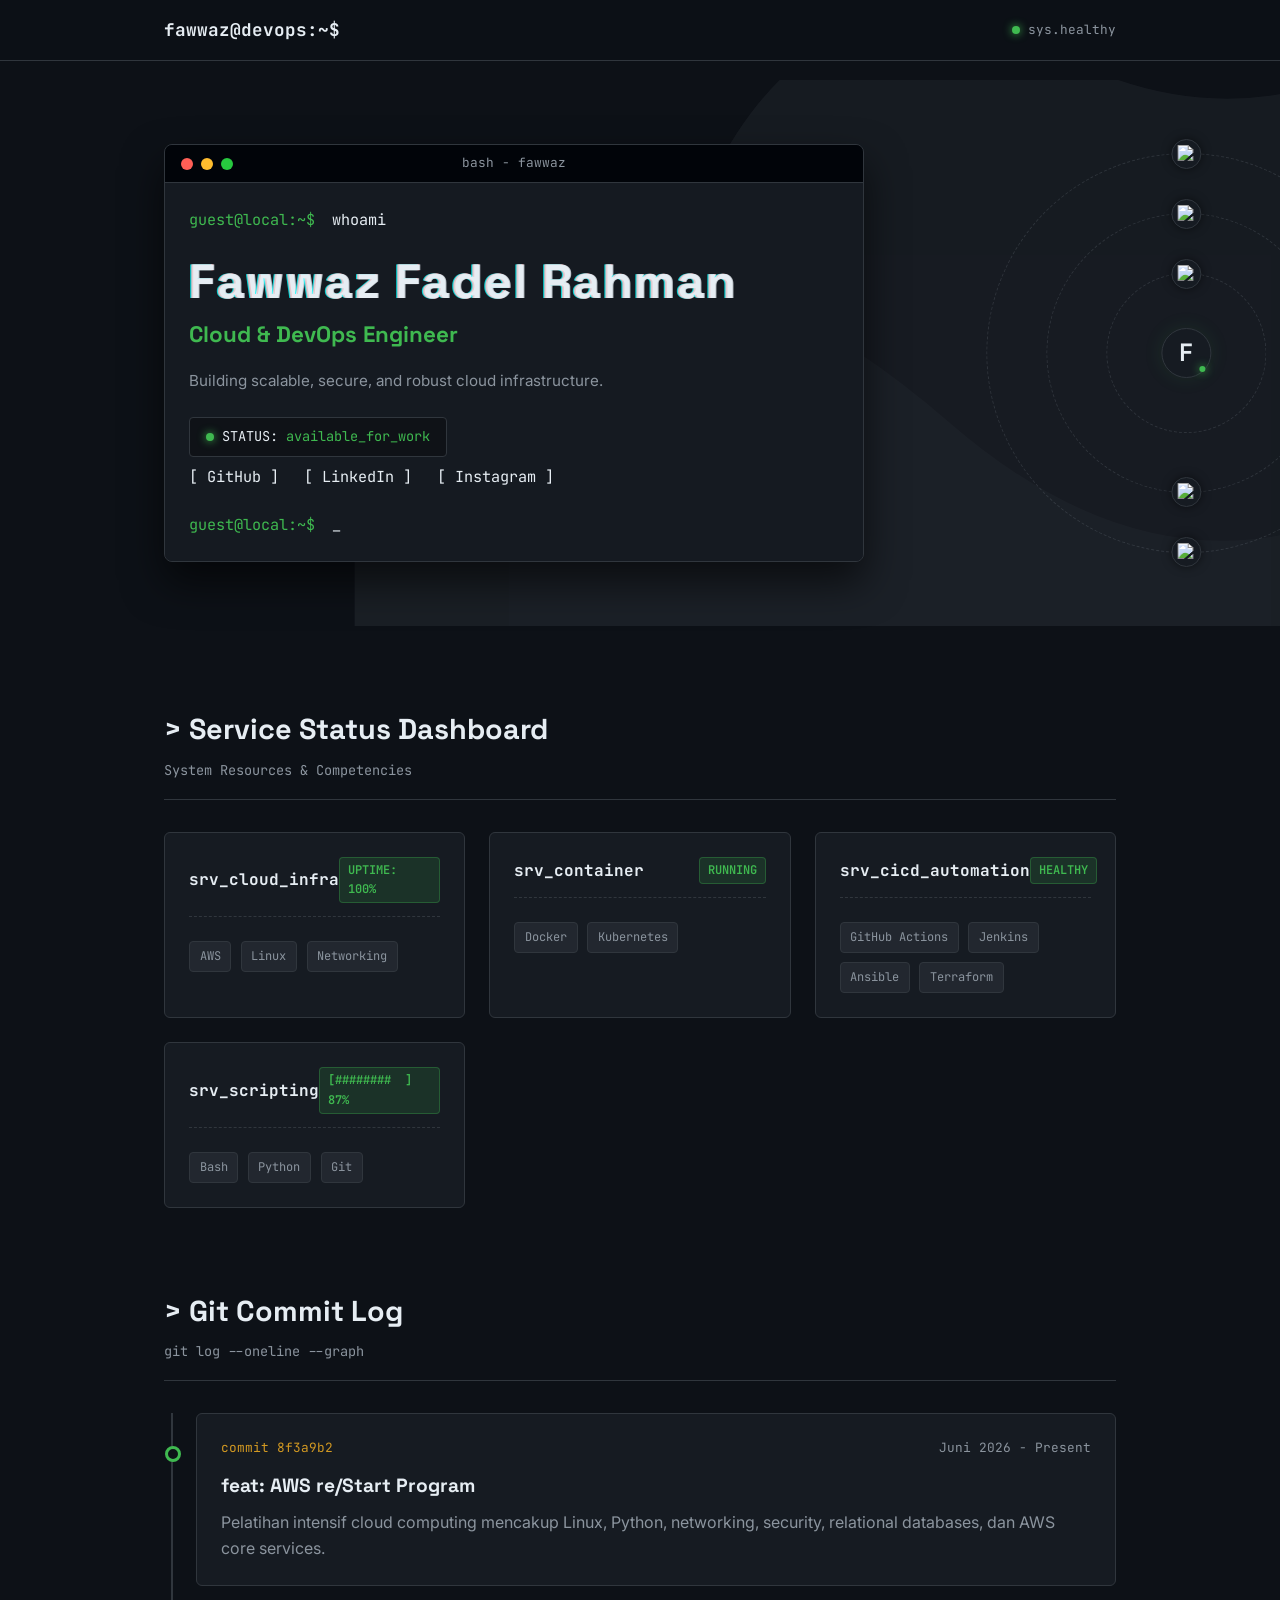
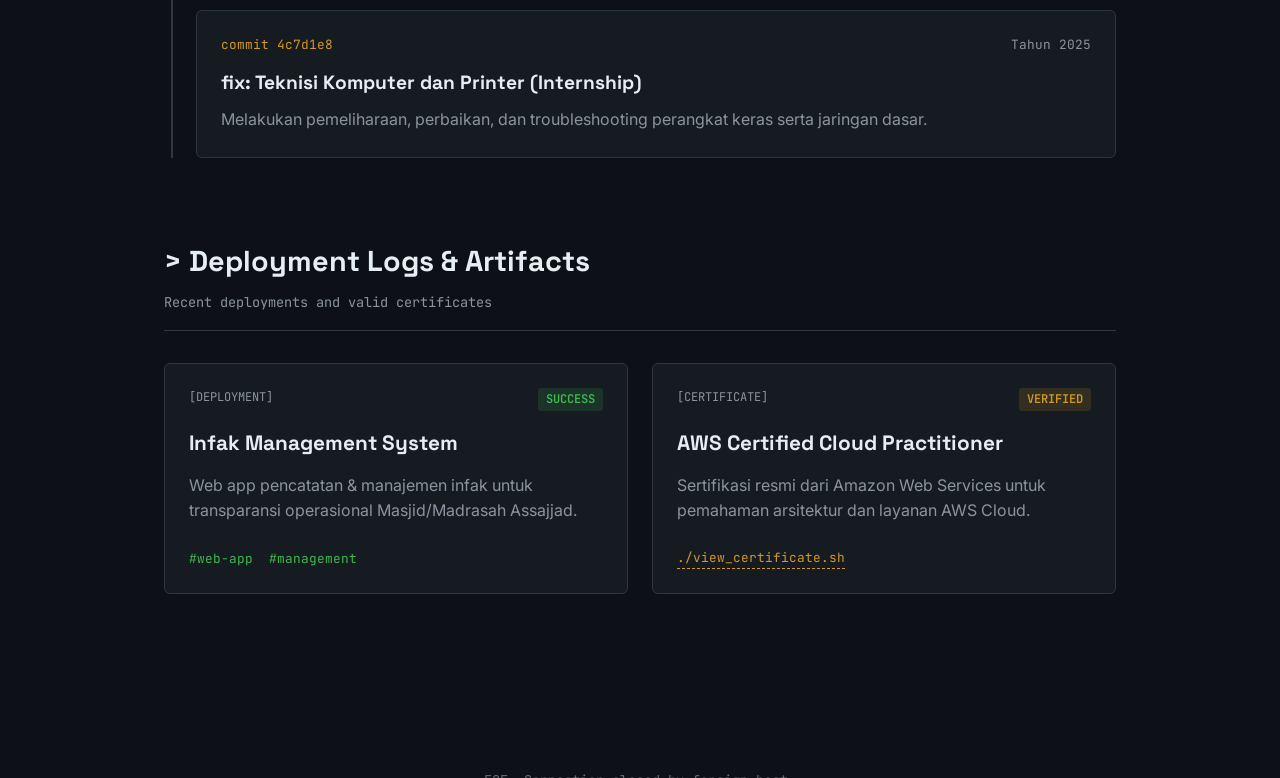
==== fawwaz/index.html @ ba90b08d "update terminal" ====
<!DOCTYPE html>
<html lang="id">
<head>
    <meta charset="UTF-8">
    <meta name="viewport" content="width=device-width, initial-scale=1.0">
    <title>fawwaz@devops:~$</title>
    <meta name="description" content="Portfolio of Fawwaz Fadel Rahman, Cloud & DevOps Engineer.">
    
    <!-- Google Fonts -->
    <link rel="preconnect" href="https://fonts.googleapis.com">
    <link rel="preconnect" href="https://fonts.gstatic.com" crossorigin>
    <link href="https://fonts.googleapis.com/css2?family=Inter:wght@400;500;600&family=JetBrains+Mono:wght@400;500;700&family=Space+Grotesk:wght@500;600;700&display=swap" rel="stylesheet">
    
    <!-- CSS -->
    <link rel="stylesheet" href="styles.css">
</head>
<body>

    <nav class="navbar">
        <div class="nav-container">
            <a href="#" class="logo mono-text">fawwaz@devops:~$</a>
            <div class="sys-health">
                <span class="status-dot"></span> sys.healthy
            </div>
        </div>
    </nav>

    <main class="container">
        
        <!-- HERO / TERMINAL -->
        <section id="hero" class="section hero-section">
            
            <!-- Hero Visuals: Cloud Drift & Orbit -->
            <div class="hero-visuals">
                
                <!-- Cloud Background -->
                <div class="cloud-layer cloud-layer-1">
                    <svg viewBox="0 0 800 400" xmlns="http://www.w3.org/2000/svg">
                        <path fill="currentColor" d="M150,200 Q200,100 300,150 T500,100 T700,200 T850,150 L850,400 L-50,400 Z"></path>
                    </svg>
                </div>
                <div class="cloud-layer cloud-layer-2">
                    <svg viewBox="0 0 800 400" xmlns="http://www.w3.org/2000/svg">
                        <path fill="currentColor" d="M-50,250 Q100,150 250,280 T550,200 T750,250 L850,400 L-50,400 Z"></path>
                    </svg>
                </div>

                <!-- Orbit System -->
                <div class="orbit-system">
                    
                    <!-- Network Traffic Particles Container -->
                    <div id="particles-container"></div>
                    
                    <div class="orbit-center">
                        <span class="center-text mono-text">F</span>
                        <span class="center-glow blinking-dot"></span>
                    </div>
                    
                    <div class="orbit-ring ring-1">
                        <div class="orbit-icon-wrapper">
                            <img src="https://cdn.jsdelivr.net/gh/devicons/devicon@latest/icons/docker/docker-original.svg" class="orbit-icon" alt="Docker">
                        </div>
                    </div>
                    
                    <div class="orbit-ring ring-2">
                        <div class="orbit-icon-wrapper">
                            <img src="https://cdn.jsdelivr.net/gh/devicons/devicon@latest/icons/amazonwebservices/amazonwebservices-original-wordmark.svg" class="orbit-icon" alt="AWS">
                        </div>
                        <div class="orbit-icon-wrapper opposite">
                            <img src="https://cdn.jsdelivr.net/gh/devicons/devicon@latest/icons/kubernetes/kubernetes-plain.svg" class="orbit-icon" alt="Kubernetes">
                        </div>
                    </div>
                    
                    <div class="orbit-ring ring-3">
                        <div class="orbit-icon-wrapper">
                            <img src="https://cdn.jsdelivr.net/gh/devicons/devicon@latest/icons/linux/linux-original.svg" class="orbit-icon" alt="Linux">
                        </div>
                        <div class="orbit-icon-wrapper opposite">
                            <img src="https://cdn.jsdelivr.net/gh/devicons/devicon@latest/icons/terraform/terraform-original.svg" class="orbit-icon" alt="Terraform">
                        </div>
                    </div>
                </div>

            </div>

            <!-- Terminal Window -->
            <div class="terminal-window boot-stagger">
                <div class="term-header">
                    <div class="term-buttons">
                        <span class="term-btn close"></span>
                        <span class="term-btn min"></span>
                        <span class="term-btn max"></span>
                    </div>
                    <div class="term-title mono-text">bash - fawwaz</div>
                </div>
                <div class="term-body mono-text">
                    <p class="command-line">
                        <span class="prompt">guest@local:~$</span>
                        <span class="typing-text" id="typewriter"></span><span class="cursor"></span>
                    </p>
                    
                    <div class="term-output hidden" id="term-output">
                        <!-- Glitch Text Effect -->
                        <h1 class="display-name glitch-effect" data-text="Fawwaz Fadel Rahman">Fawwaz Fadel Rahman</h1>
                        <h2 class="display-role">Cloud & DevOps Engineer</h2>
                        <p class="display-desc">Building scalable, secure, and robust cloud infrastructure.</p>
                        
                        <div class="status-line">
                            <span class="blinking-dot"></span> STATUS: <span class="success-text">available_for_work</span>
                        </div>
                        
                        <div class="social-links mt-1">
                            <a href="https://github.com/Fawwazfara" target="_blank">[ GitHub ]</a>
                            <a href="https://www.linkedin.com/in/fawwaz-fadel-rahman-430360310/" target="_blank">[ LinkedIn ]</a>
                            <a href="https://www.instagram.com/wwaz.py?igsi=MW9nbzcxbXBydm5wNw==" target="_blank">[ Instagram ]</a>
                        </div>
                        
                        <p class="command-line mt-2">
                            <span class="prompt">guest@local:~$</span> <span class="cursor-blink">_</span>
                        </p>
                    </div>
                </div>
            </div>
        </section>

        <!-- SKILLS / SERVICE STATUS DASHBOARD -->
        <section id="skills" class="section boot-stagger delay-1">
            <div class="section-header">
                <h2 class="section-title">> Service Status Dashboard</h2>
                <span class="mono-text subtitle">System Resources & Competencies</span>
            </div>
            
            <div class="dashboard-grid">
                
                <div class="service-card hover-glow">
                    <div class="svc-header">
                        <h3 class="svc-name mono-text">srv_cloud_infra</h3>
                        <!-- Progress Bar Hook -->
                        <span class="svc-status online progress-boot" data-final="UPTIME: 100%">[PENDING...]</span>
                    </div>
                    <div class="svc-body">
                        <span class="tag">AWS</span>
                        <span class="tag">Linux</span>
                        <span class="tag">Networking</span>
                    </div>
                </div>

                <div class="service-card hover-glow">
                    <div class="svc-header">
                        <h3 class="svc-name mono-text">srv_container</h3>
                        <span class="svc-status online progress-boot" data-final="RUNNING">[PENDING...]</span>
                    </div>
                    <div class="svc-body">
                        <span class="tag">Docker</span>
                        <span class="tag">Kubernetes</span>
                    </div>
                </div>

                <div class="service-card hover-glow">
                    <div class="svc-header">
                        <h3 class="svc-name mono-text">srv_cicd_automation</h3>
                        <span class="svc-status online progress-boot" data-final="HEALTHY">[PENDING...]</span>
                    </div>
                    <div class="svc-body">
                        <span class="tag">GitHub Actions</span>
                        <span class="tag">Jenkins</span>
                        <span class="tag">Ansible</span>
                        <span class="tag">Terraform</span>
                    </div>
                </div>

                <div class="service-card hover-glow">
                    <div class="svc-header">
                        <h3 class="svc-name mono-text">srv_scripting</h3>
                        <span class="svc-status online progress-boot" data-final="ACTIVE">[PENDING...]</span>
                    </div>
                    <div class="svc-body">
                        <span class="tag">Bash</span>
                        <span class="tag">Python</span>
                        <span class="tag">Git</span>
                    </div>
                </div>
                
            </div>
        </section>

        <!-- EXPERIENCE / GIT COMMIT LOG -->
        <section id="experience" class="section boot-stagger delay-2">
            <div class="section-header">
                <h2 class="section-title">> Git Commit Log</h2>
                <span class="mono-text subtitle">git log --oneline --graph</span>
            </div>

            <!-- Changed to have dynamic drawn line -->
            <div class="git-timeline" id="git-timeline">
                <div class="timeline-line"></div>
                
                <!-- Commit 1 -->
                <div class="commit-entry hover-glow">
                    <div class="commit-node"></div>
                    <div class="commit-content">
                        <div class="commit-meta mono-text">
                            <span class="commit-hash warning-text">commit 8f3a9b2</span>
                            <span class="commit-date">Juni 2026 - Present</span>
                        </div>
                        <h3 class="commit-msg">feat: AWS re/Start Program</h3>
                        <p class="commit-desc">Pelatihan intensif cloud computing mencakup Linux, Python, networking, security, relational databases, dan AWS core services.</p>
                    </div>
                </div>

                <!-- Commit 2 -->
                <div class="commit-entry hover-glow">
                    <div class="commit-node"></div>
                    <div class="commit-content">
                        <div class="commit-meta mono-text">
                            <span class="commit-hash warning-text">commit 4c7d1e8</span>
                            <span class="commit-date">Tahun 2025</span>
                        </div>
                        <h3 class="commit-msg">fix: Teknisi Komputer dan Printer (Internship)</h3>
                        <p class="commit-desc">Melakukan pemeliharaan, perbaikan, dan troubleshooting perangkat keras serta jaringan dasar.</p>
                    </div>
                </div>

            </div>
        </section>

        <!-- PROJECTS & CERTS / DEPLOYMENT LOGS -->
        <section id="projects" class="section boot-stagger delay-3">
            <div class="section-header">
                <h2 class="section-title">> Deployment Logs & Artifacts</h2>
                <span class="mono-text subtitle">Recent deployments and valid certificates</span>
            </div>

            <div class="logs-grid">
                
                <!-- Project -->
                <div class="log-card hover-glow">
                    <div class="log-header mono-text">
                        <span class="log-type">[DEPLOYMENT]</span>
                        <span class="log-status success-bg">SUCCESS</span>
                    </div>
                    <h3 class="log-title">Infak Management System</h3>
                    <p class="log-desc">Web app pencatatan & manajemen infak untuk transparansi operasional Masjid/Madrasah Assajjad.</p>
                    <div class="log-tags mono-text">
                        <span>#web-app</span>
                        <span>#management</span>
                    </div>
                </div>

                <!-- Certification -->
                <div class="log-card hover-glow">
                    <div class="log-header mono-text">
                        <span class="log-type">[CERTIFICATE]</span>
                        <span class="log-status warning-bg">VERIFIED</span>
                    </div>
                    <h3 class="log-title">AWS Certified Cloud Practitioner</h3>
                    <p class="log-desc">Sertifikasi resmi dari Amazon Web Services untuk pemahaman arsitektur dan layanan AWS Cloud.</p>
                    <div class="log-tags mono-text mt-2">
                        <a href="AWS Certified Cloud Practitioner certificate (1).pdf" target="_blank" class="cert-link">./view_certificate.sh</a>
                    </div>
                </div>

            </div>
        </section>

    </main>

    <footer class="mono-text text-center mt-4 mb-2">
        <p class="muted-text">EOF. Connection closed by foreign host.</p>
    </footer>

    <script src="script.js"></script>
</body>
</html>
---- fawwaz/styles.css ----
/* ROOT VARIABLES - Terminal / IAC Theme */
:root {
    --deep-slate: #0D1117;
    --signal-green: #3FB950;
    --amber-alert: #D29922;
    --steel-grey: #8B949E;
    --off-white: #E6EDF3;
    
    --card-bg: #161B22;
    --border-color: #30363D;
    
    --font-heading: 'Space Grotesk', sans-serif;
    --font-body: 'Inter', sans-serif;
    --font-mono: 'JetBrains Mono', monospace;
}

/* RESET */
* {
    margin: 0;
    padding: 0;
    box-sizing: border-box;
    scroll-behavior: smooth;
}

body {
    font-family: var(--font-body);
    background-color: var(--deep-slate);
    color: var(--steel-grey);
    line-height: 1.6;
    overflow-x: hidden;
}

/* REDUCED MOTION */
@media (prefers-reduced-motion: reduce) {
    *, *::before, *::after {
        animation-duration: 0.01ms !important;
        animation-iteration-count: 1 !important;
        transition-duration: 0.01ms !important;
        scroll-behavior: auto !important;
    }
}

/* UTILITIES */
.mono-text { font-family: var(--font-mono); }
.text-center { text-align: center; }
.mt-1 { margin-top: 0.5rem; }
.mt-2 { margin-top: 1.5rem; }
.mt-4 { margin-top: 4rem; }
.mb-2 { margin-bottom: 2rem; }

.success-text { color: var(--signal-green); }
.warning-text { color: var(--amber-alert); }
.muted-text { color: var(--steel-grey); opacity: 0.7; font-size: 0.85rem; }

.success-bg { background-color: rgba(63, 185, 80, 0.15); color: var(--signal-green); }
.warning-bg { background-color: rgba(210, 153, 34, 0.15); color: var(--amber-alert); }

/* NAVBAR */
.navbar {
    position: fixed;
    top: 0; width: 100%;
    background: rgba(13, 17, 23, 0.85);
    backdrop-filter: blur(10px);
    border-bottom: 1px solid var(--border-color);
    z-index: 100;
    padding: 1rem 0;
}

.nav-container {
    max-width: 1000px;
    margin: 0 auto;
    padding: 0 1.5rem;
    display: flex;
    justify-content: space-between;
    align-items: center;
}

.logo {
    color: var(--off-white);
    text-decoration: none;
    font-weight: 700;
    font-size: 1.1rem;
}

.sys-health {
    display: flex;
    align-items: center;
    gap: 0.5rem;
    font-family: var(--font-mono);
    font-size: 0.8rem;
    color: var(--steel-grey);
}

.status-dot, .blinking-dot {
    width: 8px; height: 8px;
    border-radius: 50%;
    background-color: var(--signal-green);
    box-shadow: 0 0 8px var(--signal-green);
}
.blinking-dot { animation: blink 2s infinite; }
@keyframes blink { 0%, 100% { opacity: 1; } 50% { opacity: 0.3; } }

/* MAIN CONTAINER */
.container {
    max-width: 1000px;
    margin: 0 auto;
    padding: 5rem 1.5rem 2rem 1.5rem;
}

.section {
    margin-bottom: 5rem;
}

.section-header {
    margin-bottom: 2rem;
    border-bottom: 1px solid var(--border-color);
    padding-bottom: 1rem;
}

.section-title {
    font-family: var(--font-heading);
    font-size: 1.8rem;
    color: var(--off-white);
    margin-bottom: 0.3rem;
}

.subtitle {
    font-size: 0.85rem;
    color: var(--steel-grey);
}

/* HOVER MICRO-INTERACTION */
.hover-glow {
    transition: all 0.3s ease;
    border: 1px solid var(--border-color);
    background: var(--card-bg);
}
.hover-glow:hover {
    border-color: var(--signal-green);
    box-shadow: 0 0 15px rgba(63, 185, 80, 0.1);
    transform: translateY(-2px);
}

/* HERO SECTION (ORBIT + CLOUD) */
.hero-section {
    position: relative;
    padding: 4rem 0;
    display: flex;
    align-items: center;
    justify-content: flex-start;
    min-height: 500px;
    overflow: visible;
}

/* BACKGROUND CLOUDS */
.hero-visuals {
    position: absolute;
    top: 0; left: 50%; /* Shifted to right side slightly to balance terminal */
    width: 100%;
    height: 100%;
    z-index: 1;
    overflow: hidden;
    pointer-events: none;
    transform: translateX(-30%);
}

.cloud-layer {
    position: absolute;
    width: 200%; /* For looping */
    bottom: -10%;
    display: flex;
}

.cloud-layer svg {
    width: 100%;
    height: auto;
    color: var(--steel-grey);
}

.cloud-layer-1 {
    animation: drift 60s linear infinite;
    opacity: 0.08;
    bottom: -5%;
}

.cloud-layer-2 {
    animation: drift 45s linear infinite;
    color: var(--off-white);
    opacity: 0.04;
    bottom: -15%;
}

@keyframes drift {
    0% { transform: translateX(0); }
    100% { transform: translateX(-50%); }
}

/* ORBIT SYSTEM */
.orbit-system {
    position: absolute;
    top: 50%;
    right: 0%; /* Aligned to right to peek out behind terminal */
    transform: translateY(-50%) translateX(20%);
    width: 400px;
    height: 400px;
    z-index: 2;
}

.orbit-center {
    position: absolute;
    top: 50%; left: 50%;
    transform: translate(-50%, -50%);
    width: 50px; height: 50px;
    background: var(--card-bg);
    border: 1px solid var(--border-color);
    border-radius: 50%;
    display: flex;
    justify-content: center;
    align-items: center;
    box-shadow: 0 0 20px rgba(63, 185, 80, 0.1);
}

.center-text {
    font-size: 1.5rem;
    font-weight: 700;
    color: var(--off-white);
}

.center-glow {
    position: absolute;
    bottom: 5px; right: 5px;
    width: 6px; height: 6px;
}

.orbit-ring {
    position: absolute;
    top: 50%; left: 50%;
    transform: translate(-50%, -50%);
    border: 1px dashed rgba(139, 148, 158, 0.2);
    border-radius: 50%;
}

.ring-1 { width: 160px; height: 160px; animation: spin 20s linear infinite; }
.ring-2 { width: 280px; height: 280px; animation: spin 35s linear infinite reverse; }
.ring-3 { width: 400px; height: 400px; animation: spin 50s linear infinite; }

.orbit-icon-wrapper {
    position: absolute;
    top: -15px; left: 50%;
    margin-left: -15px;
    width: 30px; height: 30px;
    background: var(--card-bg);
    border: 1px solid var(--border-color);
    border-radius: 50%;
    padding: 5px;
    display: flex;
    justify-content: center;
    align-items: center;
    box-shadow: 0 0 10px rgba(0,0,0,0.5);
    transition: all 0.3s ease;
}

/* To keep icons upright */
.ring-1 .orbit-icon-wrapper { animation: anti-spin 20s linear infinite reverse; }
.ring-2 .orbit-icon-wrapper { animation: anti-spin 35s linear infinite; }
.ring-3 .orbit-icon-wrapper { animation: anti-spin 50s linear infinite reverse; }

/* Opposite side positioning */
.orbit-icon-wrapper.opposite {
    top: auto; bottom: -15px;
}

.orbit-icon {
    width: 100%; height: 100%;
    object-fit: contain;
}

.orbit-icon-wrapper:hover {
    border-color: var(--signal-green);
    box-shadow: 0 0 15px rgba(63, 185, 80, 0.3);
}

@keyframes spin { 100% { transform: translate(-50%, -50%) rotate(360deg); } }
@keyframes anti-spin { 100% { transform: rotate(360deg); } }

/* TERMINAL WINDOW (Hero) */
.terminal-window {
    background: var(--card-bg);
    border: 1px solid var(--border-color);
    border-radius: 8px;
    overflow: hidden;
    box-shadow: 0 20px 40px rgba(0,0,0,0.6);
    position: relative;
    z-index: 10; /* Above visuals */
    width: 100%;
    max-width: 700px; /* Leave space for orbit */
    backdrop-filter: blur(5px);
}

.term-header {
    background: #010409;
    padding: 0.8rem 1rem;
    display: flex;
    align-items: center;
    border-bottom: 1px solid var(--border-color);
    position: relative;
}

.term-buttons {
    display: flex;
    gap: 8px;
}

.term-btn {
    width: 12px; height: 12px;
    border-radius: 50%;
}
.close { background: #ff5f56; }
.min { background: #ffbd2e; }
.max { background: #27c93f; }

.term-title {
    position: absolute;
    width: 100%;
    text-align: center;
    left: 0;
    pointer-events: none;
    font-size: 0.8rem;
    color: var(--steel-grey);
}

.term-body {
    padding: 1.5rem;
    font-size: 0.95rem;
    color: var(--off-white);
    min-height: 300px;
    background: rgba(22, 27, 34, 0.85); /* Slight transparency to see orbit faintly if overlap */
}

.prompt { color: var(--signal-green); margin-right: 0.5rem; }

.cursor {
    display: inline-block;
    width: 8px; height: 15px;
    background-color: var(--off-white);
    vertical-align: middle;
    animation: blink 1s infinite;
}

.cursor-blink { animation: blink 1s infinite; }

.hidden { display: none; opacity: 0; }
.visible { display: block; animation: fadeIn 0.5s ease forwards; }
@keyframes fadeIn { from { opacity: 0; transform: translateY(10px); } to { opacity: 1; transform: translateY(0); } }

/* Hero Typography */
.display-name {
    font-family: var(--font-heading);
    font-size: 3rem;
    color: var(--off-white);
    margin: 1.5rem 0 0.5rem 0;
    line-height: 1.1;
    letter-spacing: 1.5px; /* Prevent 'w's from fusing during glitch */
}

.display-role {
    font-family: var(--font-heading);
    font-size: 1.4rem;
    color: var(--signal-green);
    margin-bottom: 1rem;
}

.display-desc {
    font-family: var(--font-body);
    color: var(--steel-grey);
    max-width: 600px;
    margin-bottom: 1.5rem;
}

.status-line {
    display: flex;
    align-items: center;
    gap: 0.5rem;
    font-size: 0.85rem;
    background: rgba(0,0,0,0.3);
    padding: 0.5rem 1rem;
    border-radius: 4px;
    display: inline-flex;
    border: 1px solid var(--border-color);
}

.social-links a {
    color: var(--off-white);
    text-decoration: none;
    margin-right: 1rem;
    transition: color 0.2s;
}
.social-links a:hover { color: var(--signal-green); }

/* SERVICE STATUS DASHBOARD (SKILLS) */
.dashboard-grid {
    display: grid;
    grid-template-columns: repeat(auto-fit, minmax(300px, 1fr));
    gap: 1.5rem;
}

.service-card {
    padding: 1.5rem;
    border-radius: 6px;
}

.svc-header {
    display: flex;
    justify-content: space-between;
    align-items: center;
    margin-bottom: 1.5rem;
    border-bottom: 1px dashed var(--border-color);
    padding-bottom: 0.8rem;
}

.svc-name {
    font-size: 1rem;
    color: var(--off-white);
}

.svc-status {
    font-family: var(--font-mono);
    font-size: 0.75rem;
    padding: 0.2rem 0.5rem;
    border-radius: 4px;
    font-weight: 600;
}
.svc-status.online {
    background-color: rgba(63, 185, 80, 0.15);
    color: var(--signal-green);
    border: 1px solid rgba(63, 185, 80, 0.3);
}

.svc-body {
    display: flex;
    flex-wrap: wrap;
    gap: 0.6rem;
}

.tag {
    font-family: var(--font-mono);
    font-size: 0.75rem;
    color: var(--steel-grey);
    background: rgba(139, 148, 158, 0.1);
    padding: 0.3rem 0.6rem;
    border-radius: 4px;
    border: 1px solid var(--border-color);
}

/* GIT COMMIT LOG (EXPERIENCE) */
.git-timeline {
    position: relative;
    padding-left: 2rem;
}

.timeline-line {
    position: absolute;
    left: 7px; top: 0;
    width: 2px;
    background: var(--border-color);
    height: 0; /* Will be drawn by JS */
    transition: height 1.5s ease-out;
}
.timeline-line.drawn {
    height: 100%;
}

.commit-entry {
    position: relative;
    padding: 1.5rem;
    border-radius: 6px;
    margin-bottom: 1.5rem;
}

.commit-node {
    position: absolute;
    left: -2rem;
    top: 2rem;
    width: 16px; height: 16px;
    border-radius: 50%;
    background: var(--deep-slate);
    border: 3px solid var(--signal-green);
    z-index: 2;
    transform: scale(0);
    transition: transform 0.4s cubic-bezier(0.175, 0.885, 0.32, 1.275);
}
.commit-node.pop-in {
    transform: scale(1);
}

.commit-meta {
    display: flex;
    justify-content: space-between;
    font-size: 0.8rem;
    margin-bottom: 0.8rem;
}

.commit-msg {
    font-family: var(--font-heading);
    font-size: 1.2rem;
    color: var(--off-white);
    margin-bottom: 0.5rem;
}

/* DEPLOYMENT LOGS (PROJECTS & CERTS) */
.logs-grid {
    display: grid;
    grid-template-columns: repeat(auto-fit, minmax(300px, 1fr));
    gap: 1.5rem;
}

.log-card {
    padding: 1.5rem;
    border-radius: 6px;
    display: flex;
    flex-direction: column;
}

.log-header {
    display: flex;
    justify-content: space-between;
    margin-bottom: 1rem;
    font-size: 0.75rem;
}

.log-status {
    padding: 0.1rem 0.5rem;
    border-radius: 3px;
    font-weight: 600;
}

.log-title {
    font-family: var(--font-heading);
    font-size: 1.3rem;
    color: var(--off-white);
    margin-bottom: 0.8rem;
}

.log-desc {
    flex-grow: 1;
}

.log-tags {
    font-size: 0.8rem;
    color: var(--signal-green);
    display: flex;
    gap: 1rem;
    margin-top: 1.5rem;
}

.cert-link {
    color: var(--amber-alert);
    text-decoration: none;
    border-bottom: 1px dashed var(--amber-alert);
    transition: all 0.2s;
}
.cert-link:hover {
    color: var(--off-white);
    border-color: var(--off-white);
}

/* BOOT ANIMATION (SCROLL REVEAL) */
.boot-stagger {
    opacity: 0;
    transform: translateY(15px);
    transition: opacity 0.6s ease-out, transform 0.6s ease-out;
}
.boot-stagger.boot-up {
    opacity: 1;
    transform: translateY(0);
}
.delay-1 { transition-delay: 0.1s; }
.delay-2 { transition-delay: 0.2s; }
.delay-3 { transition-delay: 0.3s; }

/* DISABLE ANIMATION CLASSES */
.no-anim {
    animation: none !important;
    transform: none !important;
    transition: none !important;
}

/* --- NEW ANIMATIONS --- */

/* Glitch Effect */
.glitch-effect {
    position: relative;
}

.glitch-effect::before,
.glitch-effect::after {
    content: attr(data-text);
    position: absolute;
    top: 0;
    left: 0;
    width: 100%;
    height: 100%;
    opacity: 0.8;
}

.glitch-effect::before {
    left: 1px;
    text-shadow: -1px 0 red;
    animation: glitch-anim-1 3s infinite linear alternate-reverse;
}

.glitch-effect::after {
    left: -1px;
    text-shadow: -1px 0 cyan;
    animation: glitch-anim-2 4s infinite linear alternate-reverse;
}

@keyframes glitch-anim-1 {
    0%, 90% { clip-path: inset(0 0 0 0); transform: translate(0); }
    92% { clip-path: inset(20% 0 80% 0); transform: translate(-1px, 1px); }
    94% { clip-path: inset(50% 0 30% 0); transform: translate(1px, -1px); }
    96% { clip-path: inset(80% 0 10% 0); transform: translate(-1px, 2px); }
    98%, 100% { clip-path: inset(0 0 0 0); transform: translate(0); }
}

@keyframes glitch-anim-2 {
    0%, 80% { clip-path: inset(0 0 0 0); transform: translate(0); }
    82% { clip-path: inset(10% 0 60% 0); transform: translate(1px, -1px); }
    84% { clip-path: inset(40% 0 50% 0); transform: translate(-1px, 1px); }
    86% { clip-path: inset(70% 0 20% 0); transform: translate(1px, 1px); }
    88%, 100% { clip-path: inset(0 0 0 0); transform: translate(0); }
}

/* Network Traffic Particles */
.data-particle {
    position: absolute;
    top: 50%; left: 50%;
    width: 4px; height: 4px;
    background-color: var(--signal-green);
    border-radius: 50%;
    box-shadow: 0 0 8px 2px rgba(63, 185, 80, 0.8);
    opacity: 0;
    pointer-events: none;
    z-index: 5;
}

/* RESPONSIVE */
@media (max-width: 768px) {
    .container { padding-top: 5rem; }
    
    .hero-section {
        flex-direction: column;
        padding: 2rem 0;
    }
    
    .hero-visuals {
        position: relative;
        left: 0;
        transform: none;
        height: 300px;
        margin-bottom: -150px; /* Overlap terminal slightly */
    }
    
    .orbit-system {
        right: auto;
        left: 50%;
        top: 50%;
        transform: translate(-50%, -50%);
        width: 300px; height: 300px;
    }
    
    .ring-1 { width: 120px; height: 120px; }
    .ring-2 { width: 200px; height: 200px; }
    .ring-3 { width: 280px; height: 280px; }
    
    .display-name { font-size: 2rem; }
    .display-role { font-size: 1.2rem; }
    .dashboard-grid, .logs-grid { grid-template-columns: 1fr; }
    .commit-meta { flex-direction: column; gap: 0.3rem; }
}
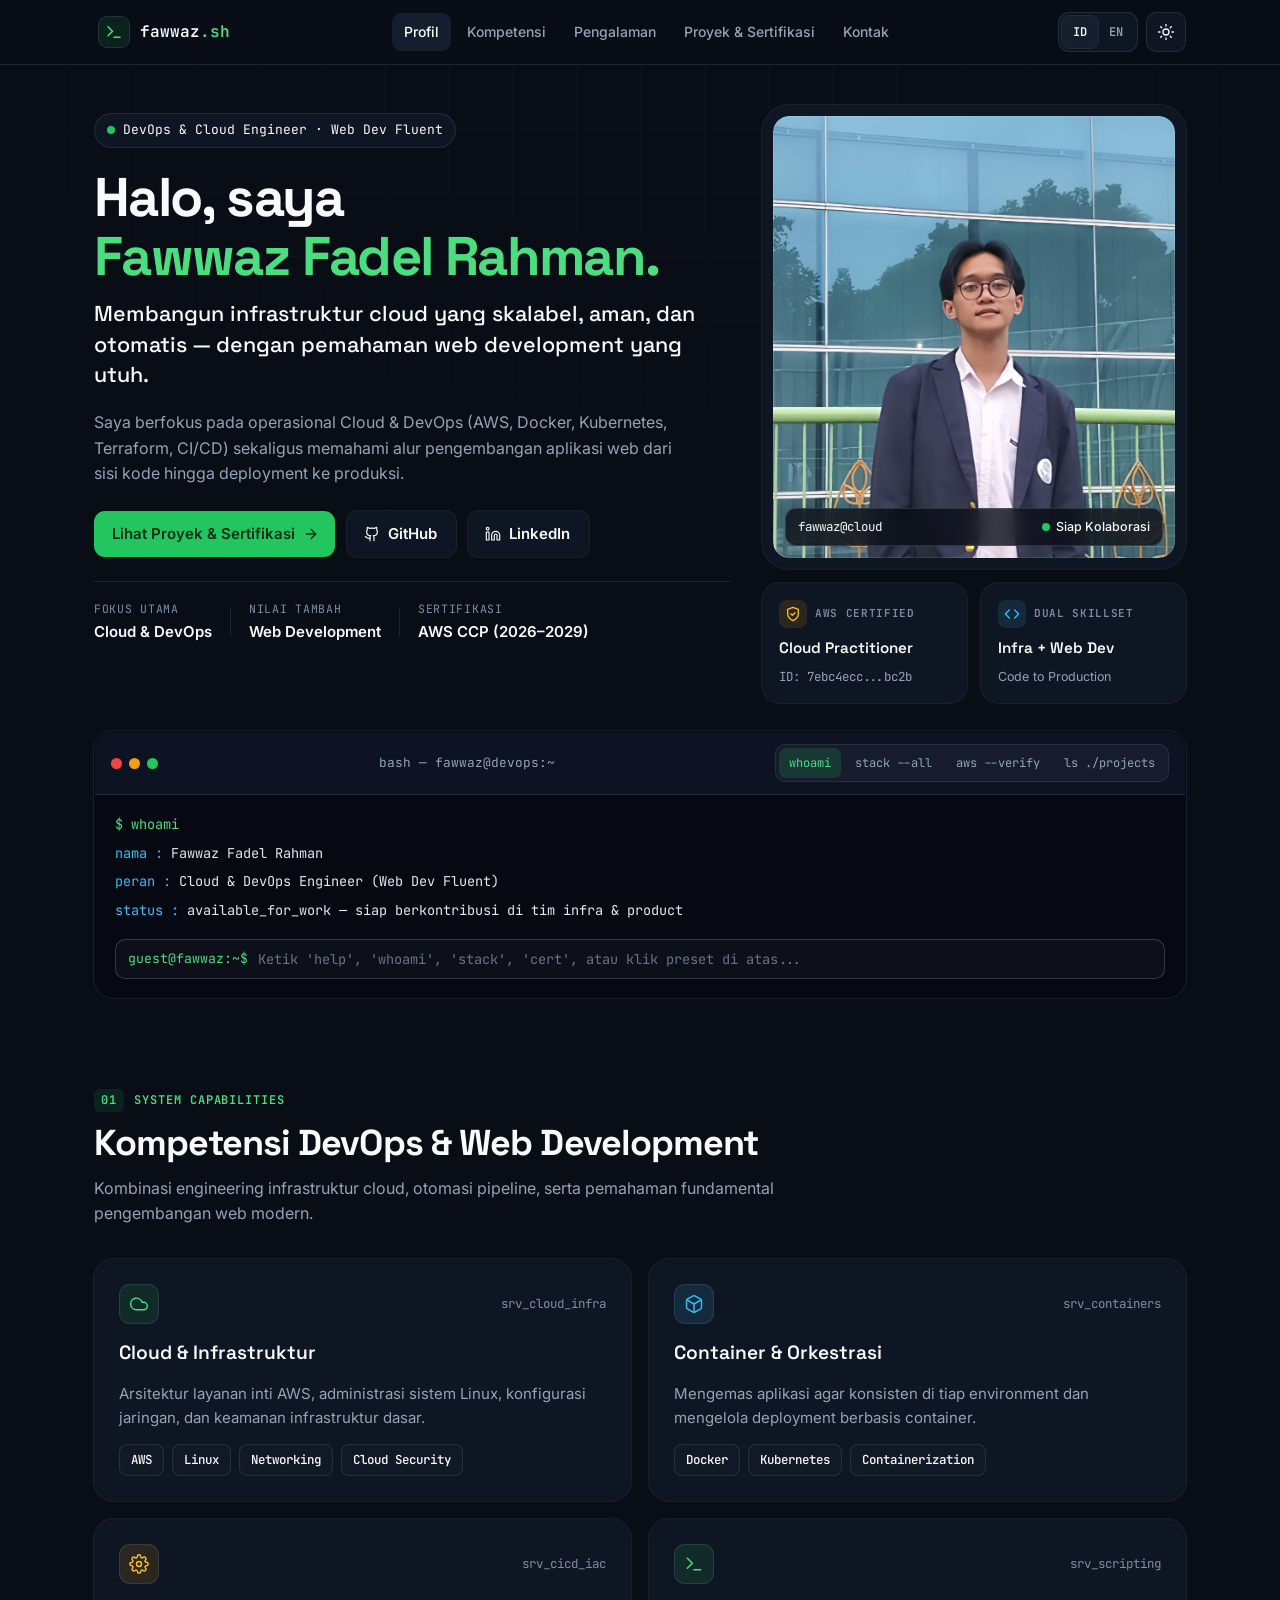
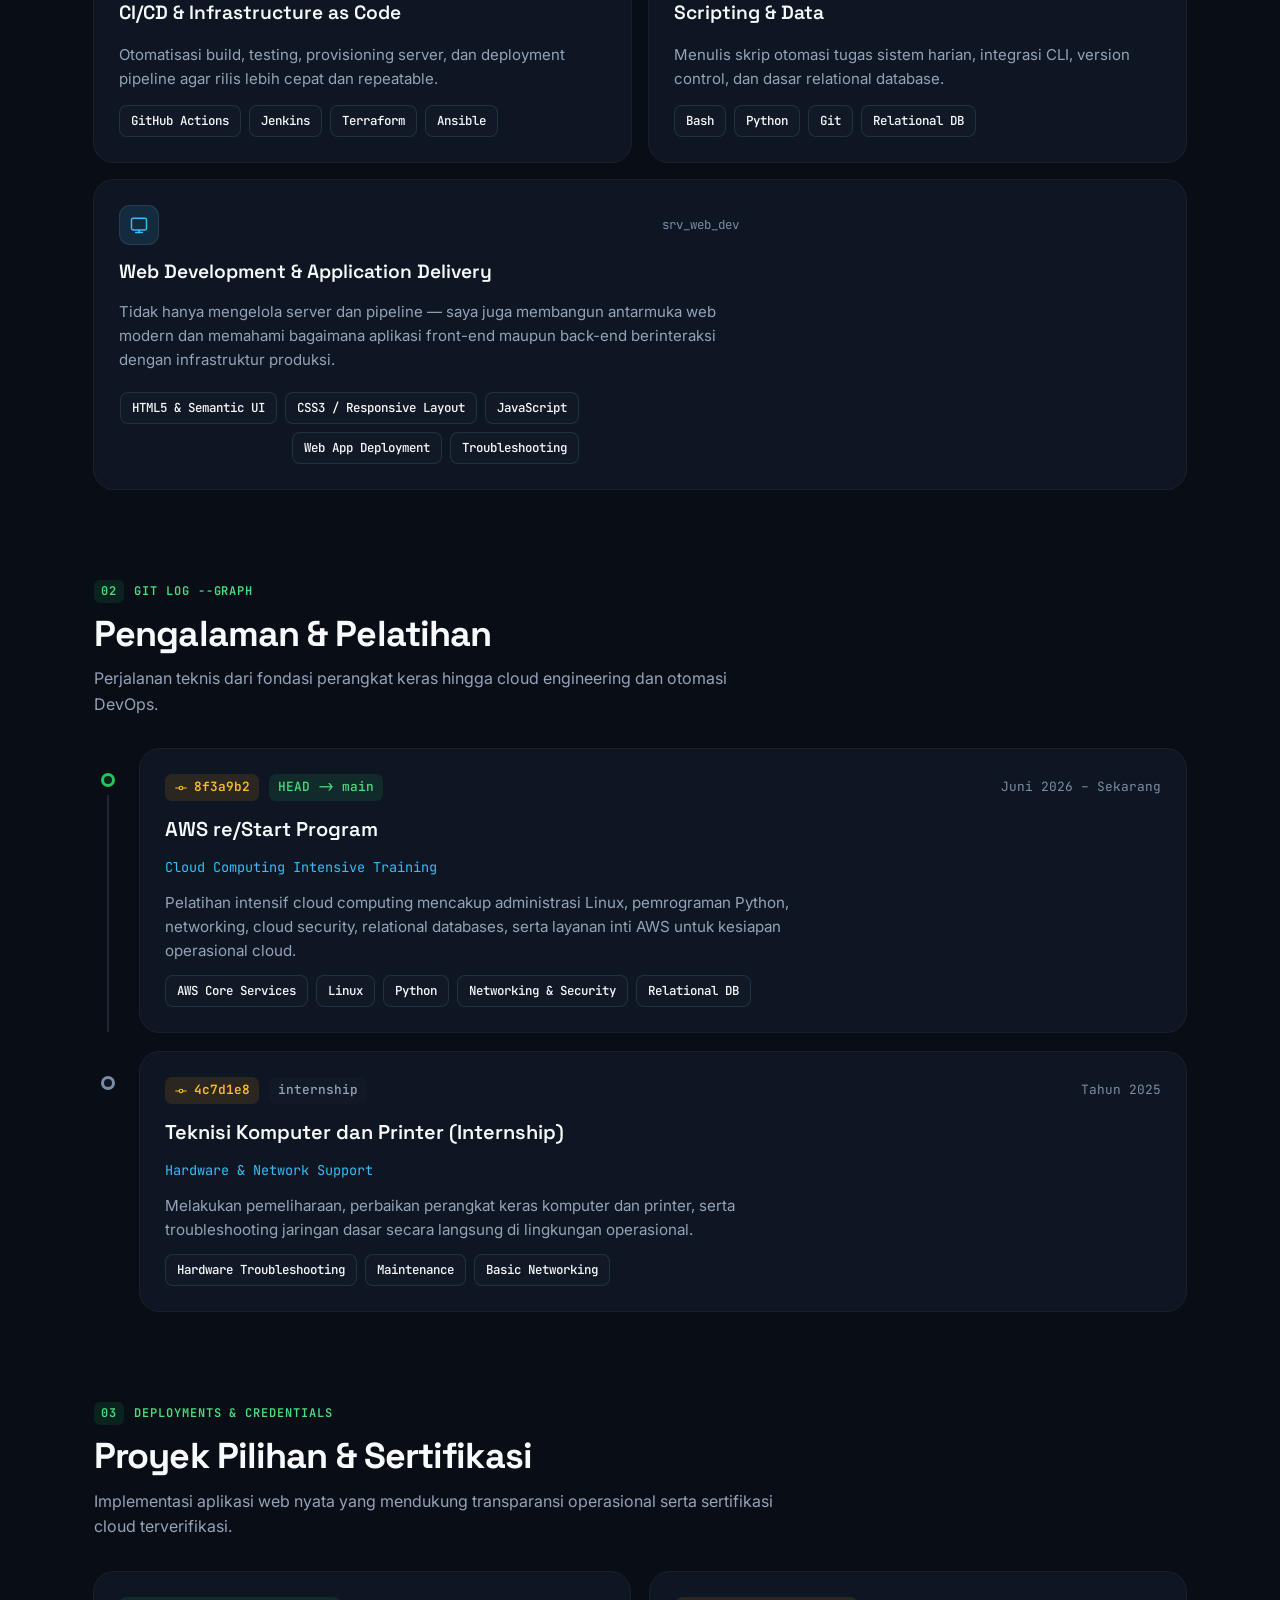
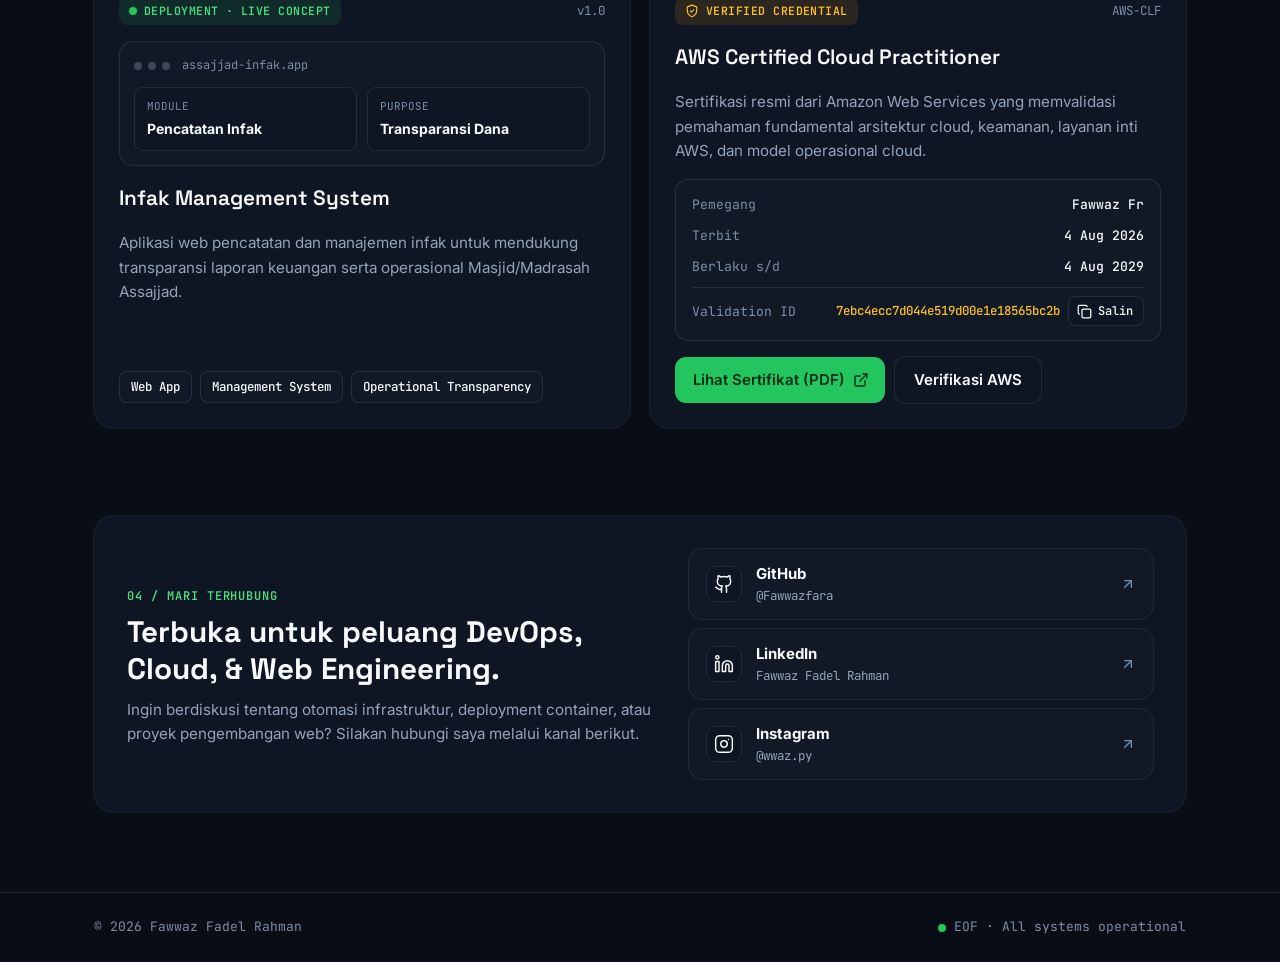
==== commit 48c67635: "rombak with skill" ====
--- a/fawwaz/index.html
+++ b/fawwaz/index.html
@@ -1,272 +1,690 @@
 <!DOCTYPE html>
-<html lang="id">
+<html lang="id" data-theme="dark">
 <head>
     <meta charset="UTF-8">
     <meta name="viewport" content="width=device-width, initial-scale=1.0">
-    <title>fawwaz@devops:~$</title>
-    <meta name="description" content="Portfolio of Fawwaz Fadel Rahman, Cloud & DevOps Engineer.">
-    
-    <!-- Google Fonts -->
+    <title>Fawwaz Fadel Rahman — Cloud & DevOps Engineer</title>
+    <meta name="description" content="Portfolio of Fawwaz Fadel Rahman — Cloud & DevOps Engineer with Web Development capabilities. AWS Certified Cloud Practitioner.">
+    <meta name="theme-color" content="#090D16">
+
+    <link rel="icon" type="image/svg+xml" href="data:image/svg+xml,%3Csvg xmlns='http://www.w3.org/2000/svg' viewBox='0 0 32 32'%3E%3Crect width='32' height='32' rx='8' fill='%23090D16'/%3E%3Cpath d='M9 11l6 5-6 5M17 21h6' stroke='%2322C55E' stroke-width='2.5' stroke-linecap='round' stroke-linejoin='round' fill='none'/%3E%3C/svg%3E">
+
+    <!-- Prevent theme flash on initial load -->
+    <script>
+        (function () {
+            try {
+                var saved = localStorage.getItem('fawwaz-theme');
+                var theme = saved === 'light' || saved === 'dark' ? saved : 'dark';
+                document.documentElement.setAttribute('data-theme', theme);
+            } catch (e) {}
+        })();
+    </script>
+
+    <!-- Google Fonts: Space Grotesk, Inter, JetBrains Mono -->
     <link rel="preconnect" href="https://fonts.googleapis.com">
     <link rel="preconnect" href="https://fonts.gstatic.com" crossorigin>
-    <link href="https://fonts.googleapis.com/css2?family=Inter:wght@400;500;600&family=JetBrains+Mono:wght@400;500;700&family=Space+Grotesk:wght@500;600;700&display=swap" rel="stylesheet">
-    
-    <!-- CSS -->
+    <link href="https://fonts.googleapis.com/css2?family=Inter:wght@400;500;600&family=JetBrains+Mono:wght@400;500;600;700&family=Space+Grotesk:wght@500;600;700&display=swap" rel="stylesheet">
+
     <link rel="stylesheet" href="styles.css">
 </head>
 <body>
-
-    <nav class="navbar">
+    <a href="#main-content" class="skip-link" data-i18n="skip">Lewati ke konten utama</a>
+
+    <!-- TOP NAVIGATION -->
+    <header class="navbar">
         <div class="nav-container">
-            <a href="#" class="logo mono-text">fawwaz@devops:~$</a>
-            <div class="sys-health">
-                <span class="status-dot"></span> sys.healthy
+            <a href="#hero" class="brand" aria-label="Fawwaz Fadel Rahman Home">
+                <span class="brand-mark" aria-hidden="true">
+                    <svg width="18" height="18" viewBox="0 0 24 24" fill="none" stroke="currentColor" stroke-width="2" stroke-linecap="round" stroke-linejoin="round">
+                        <polyline points="4 17 10 11 4 5"></polyline>
+                        <line x1="12" y1="19" x2="20" y2="19"></line>
+                    </svg>
+                </span>
+                <span class="brand-text mono">fawwaz<span class="brand-accent">.sh</span></span>
+            </a>
+
+            <nav class="nav-links" aria-label="Navigasi utama">
+                <a href="#hero" class="nav-link" data-i18n="nav.about">Profil</a>
+                <a href="#stack" class="nav-link" data-i18n="nav.stack">Kompetensi</a>
+                <a href="#experience" class="nav-link" data-i18n="nav.experience">Pengalaman</a>
+                <a href="#projects" class="nav-link" data-i18n="nav.projects">Proyek & Sertifikasi</a>
+                <a href="#contact" class="nav-link" data-i18n="nav.contact">Kontak</a>
+            </nav>
+
+            <div class="nav-actions">
+                <div class="lang-switch" role="group" aria-label="Pilih bahasa">
+                    <button type="button" class="lang-btn active" data-lang="id" aria-pressed="true">ID</button>
+                    <button type="button" class="lang-btn" data-lang="en" aria-pressed="false">EN</button>
+                </div>
+
+                <button type="button" class="icon-btn" id="theme-toggle" aria-label="Ubah tema tampilan" title="Toggle theme">
+                    <span class="icon-swap-grid" aria-hidden="true">
+                        <svg class="icon-swap-layer icon-sun" width="18" height="18" viewBox="0 0 24 24" fill="none" stroke="currentColor" stroke-width="1.75" stroke-linecap="round" stroke-linejoin="round">
+                            <circle cx="12" cy="12" r="4"></circle>
+                            <path d="M12 2v2M12 20v2M4.93 4.93l1.41 1.41M17.66 17.66l1.41 1.41M2 12h2M20 12h2M6.34 17.66l-1.41 1.41M19.07 4.93l-1.41 1.41"></path>
+                        </svg>
+                        <svg class="icon-swap-layer icon-moon" width="18" height="18" viewBox="0 0 24 24" fill="none" stroke="currentColor" stroke-width="1.75" stroke-linecap="round" stroke-linejoin="round">
+                            <path d="M12 3a6 6 0 0 0 9 9 9 9 0 1 1-9-9Z"></path>
+                        </svg>
+                    </span>
+                </button>
+
+                <button type="button" class="icon-btn mobile-menu-btn" id="mobile-menu-toggle" aria-label="Buka menu navigasi" aria-expanded="false" aria-controls="mobile-drawer">
+                    <svg width="20" height="20" viewBox="0 0 24 24" fill="none" stroke="currentColor" stroke-width="2" stroke-linecap="round" stroke-linejoin="round" aria-hidden="true">
+                        <line x1="4" y1="7" x2="20" y2="7"></line>
+                        <line x1="4" y1="12" x2="20" y2="12"></line>
+                        <line x1="4" y1="17" x2="20" y2="17"></line>
+                    </svg>
+                </button>
             </div>
         </div>
-    </nav>
-
-    <main class="container">
-        
-        <!-- HERO / TERMINAL -->
-        <section id="hero" class="section hero-section">
-            
-            <!-- Hero Visuals: Cloud Drift & Orbit -->
-            <div class="hero-visuals">
-                
-                <!-- Cloud Background -->
-                <div class="cloud-layer cloud-layer-1">
-                    <svg viewBox="0 0 800 400" xmlns="http://www.w3.org/2000/svg">
-                        <path fill="currentColor" d="M150,200 Q200,100 300,150 T500,100 T700,200 T850,150 L850,400 L-50,400 Z"></path>
-                    </svg>
-                </div>
-                <div class="cloud-layer cloud-layer-2">
-                    <svg viewBox="0 0 800 400" xmlns="http://www.w3.org/2000/svg">
-                        <path fill="currentColor" d="M-50,250 Q100,150 250,280 T550,200 T750,250 L850,400 L-50,400 Z"></path>
-                    </svg>
-                </div>
-
-                <!-- Orbit System -->
-                <div class="orbit-system">
-                    
-                    <!-- Network Traffic Particles Container -->
-                    <div id="particles-container"></div>
-                    
-                    <div class="orbit-center">
-                        <span class="center-text mono-text">F</span>
-                        <span class="center-glow blinking-dot"></span>
-                    </div>
-                    
-                    <div class="orbit-ring ring-1">
-                        <div class="orbit-icon-wrapper">
-                            <img src="https://cdn.jsdelivr.net/gh/devicons/devicon@latest/icons/docker/docker-original.svg" class="orbit-icon" alt="Docker">
-                        </div>
-                    </div>
-                    
-                    <div class="orbit-ring ring-2">
-                        <div class="orbit-icon-wrapper">
-                            <img src="https://cdn.jsdelivr.net/gh/devicons/devicon@latest/icons/amazonwebservices/amazonwebservices-original-wordmark.svg" class="orbit-icon" alt="AWS">
-                        </div>
-                        <div class="orbit-icon-wrapper opposite">
-                            <img src="https://cdn.jsdelivr.net/gh/devicons/devicon@latest/icons/kubernetes/kubernetes-plain.svg" class="orbit-icon" alt="Kubernetes">
-                        </div>
-                    </div>
-                    
-                    <div class="orbit-ring ring-3">
-                        <div class="orbit-icon-wrapper">
-                            <img src="https://cdn.jsdelivr.net/gh/devicons/devicon@latest/icons/linux/linux-original.svg" class="orbit-icon" alt="Linux">
-                        </div>
-                        <div class="orbit-icon-wrapper opposite">
-                            <img src="https://cdn.jsdelivr.net/gh/devicons/devicon@latest/icons/terraform/terraform-original.svg" class="orbit-icon" alt="Terraform">
-                        </div>
-                    </div>
-                </div>
-
-            </div>
-
-            <!-- Terminal Window -->
-            <div class="terminal-window boot-stagger">
-                <div class="term-header">
-                    <div class="term-buttons">
-                        <span class="term-btn close"></span>
-                        <span class="term-btn min"></span>
-                        <span class="term-btn max"></span>
-                    </div>
-                    <div class="term-title mono-text">bash - fawwaz</div>
-                </div>
-                <div class="term-body mono-text">
-                    <p class="command-line">
-                        <span class="prompt">guest@local:~$</span>
-                        <span class="typing-text" id="typewriter"></span><span class="cursor"></span>
-                    </p>
-                    
-                    <div class="term-output hidden" id="term-output">
-                        <!-- Glitch Text Effect -->
-                        <h1 class="display-name glitch-effect" data-text="Fawwaz Fadel Rahman">Fawwaz Fadel Rahman</h1>
-                        <h2 class="display-role">Cloud & DevOps Engineer</h2>
-                        <p class="display-desc">Building scalable, secure, and robust cloud infrastructure.</p>
-                        
-                        <div class="status-line">
-                            <span class="blinking-dot"></span> STATUS: <span class="success-text">available_for_work</span>
-                        </div>
-                        
-                        <div class="social-links mt-1">
-                            <a href="https://github.com/Fawwazfara" target="_blank">[ GitHub ]</a>
-                            <a href="https://www.linkedin.com/in/fawwaz-fadel-rahman-430360310/" target="_blank">[ LinkedIn ]</a>
-                            <a href="https://www.instagram.com/wwaz.py?igsi=MW9nbzcxbXBydm5wNw==" target="_blank">[ Instagram ]</a>
-                        </div>
-                        
-                        <p class="command-line mt-2">
-                            <span class="prompt">guest@local:~$</span> <span class="cursor-blink">_</span>
+    </header>
+
+    <!-- MOBILE NAVIGATION DRAWER -->
+    <div class="drawer-backdrop" id="drawer-backdrop" hidden></div>
+    <aside class="mobile-drawer" id="mobile-drawer" aria-label="Menu mobile" aria-hidden="true">
+        <div class="drawer-header">
+            <span class="mono brand-text">fawwaz<span class="brand-accent">.sh</span></span>
+            <button type="button" class="icon-btn" id="mobile-menu-close" aria-label="Tutup menu">
+                <svg width="20" height="20" viewBox="0 0 24 24" fill="none" stroke="currentColor" stroke-width="2" stroke-linecap="round" stroke-linejoin="round" aria-hidden="true">
+                    <line x1="18" y1="6" x2="6" y2="18"></line>
+                    <line x1="6" y1="6" x2="18" y2="18"></line>
+                </svg>
+            </button>
+        </div>
+        <nav class="drawer-nav">
+            <a href="#hero" class="drawer-link" data-i18n="nav.about">Profil</a>
+            <a href="#stack" class="drawer-link" data-i18n="nav.stack">Kompetensi</a>
+            <a href="#experience" class="drawer-link" data-i18n="nav.experience">Pengalaman</a>
+            <a href="#projects" class="drawer-link" data-i18n="nav.projects">Proyek & Sertifikasi</a>
+            <a href="#contact" class="drawer-link" data-i18n="nav.contact">Kontak</a>
+        </nav>
+        <div class="drawer-footer">
+            <div class="status-pill">
+                <span class="status-dot" aria-hidden="true"></span>
+                <span class="mono" data-i18n="status.available">Available for work</span>
+            </div>
+        </div>
+    </aside>
+
+    <main id="main-content" class="container">
+
+        <!-- HERO BENTO SECTION -->
+        <section id="hero" class="hero-section">
+            <div class="hero-grid">
+                <!-- Left Column: Narrative & Primary Actions -->
+                <div class="hero-content">
+                    <div class="stagger-item">
+                        <div class="status-pill">
+                            <span class="status-dot" aria-hidden="true"></span>
+                            <span class="mono" data-i18n="hero.badge">DevOps &amp; Cloud Engineer · Web Dev Fluent</span>
+                        </div>
+                    </div>
+
+                    <div class="stagger-item">
+                        <h1 class="hero-title">
+                            <span data-i18n="hero.greeting">Halo, saya</span>
+                            <span class="hero-name">Fawwaz Fadel Rahman.</span>
+                        </h1>
+                        <p class="hero-subtitle" data-i18n="hero.headline">
+                            Membangun infrastruktur cloud yang skalabel, aman, dan otomatis — dengan pemahaman web development yang utuh.
                         </p>
                     </div>
+
+                    <p class="hero-desc stagger-item" data-i18n="hero.desc">
+                        Saya berfokus pada operasional Cloud &amp; DevOps (AWS, Docker, Kubernetes, Terraform, CI/CD) sekaligus memahami alur pengembangan aplikasi web dari sisi kode hingga deployment ke produksi.
+                    </p>
+
+                    <div class="hero-actions stagger-item">
+                        <a href="#projects" class="btn btn-primary btn-trailing-icon">
+                            <span data-i18n="hero.ctaPrimary">Lihat Proyek &amp; Sertifikasi</span>
+                            <svg width="16" height="16" viewBox="0 0 24 24" fill="none" stroke="currentColor" stroke-width="2" stroke-linecap="round" stroke-linejoin="round" aria-hidden="true">
+                                <line x1="5" y1="12" x2="19" y2="12"></line>
+                                <polyline points="12 5 19 12 12 19"></polyline>
+                            </svg>
+                        </a>
+                        <a href="https://github.com/Fawwazfara" target="_blank" rel="noopener noreferrer" class="btn btn-secondary btn-leading-icon">
+                            <svg width="16" height="16" viewBox="0 0 24 24" fill="none" stroke="currentColor" stroke-width="1.75" stroke-linecap="round" stroke-linejoin="round" aria-hidden="true">
+                                <path d="M15 22v-4a4.8 4.8 0 0 0-1-3.5c3 0 6-2 6-5.5.08-1.25-.27-2.48-1-3.5.28-1.15.28-2.35 0-3.5 0 0-1 0-3 1.5-2.64-.5-5.36-.5-8 0C6 2 5 2 5 2c-.3 1.15-.3 2.35 0 3.5A5.403 5.403 0 0 0 4 9c0 3.5 3 5.5 6 5.5-.39.49-.68 1.05-.85 1.65-.17.6-.22 1.23-.15 1.85v4"></path>
+                                <path d="M9 18c-4.51 2-5-2-7-2"></path>
+                            </svg>
+                            <span>GitHub</span>
+                        </a>
+                        <a href="https://www.linkedin.com/in/fawwaz-fadel-rahman-430360310/" target="_blank" rel="noopener noreferrer" class="btn btn-secondary btn-leading-icon">
+                            <svg width="16" height="16" viewBox="0 0 24 24" fill="none" stroke="currentColor" stroke-width="1.75" stroke-linecap="round" stroke-linejoin="round" aria-hidden="true">
+                                <path d="M16 8a6 6 0 0 1 6 6v7h-4v-7a2 2 0 0 0-2-2 2 2 0 0 0-2 2v7h-4v-7a6 6 0 0 1 6-6z"></path>
+                                <rect width="4" height="12" x="2" y="9"></rect>
+                                <circle cx="4" cy="4" r="2"></circle>
+                            </svg>
+                            <span>LinkedIn</span>
+                        </a>
+                    </div>
+
+                    <!-- Quick Metrics Strip -->
+                    <div class="hero-metrics stagger-item">
+                        <div class="metric-item">
+                            <span class="metric-label mono" data-i18n="metric.focusLabel">Fokus Utama</span>
+                            <span class="metric-value" data-i18n="metric.focusVal">Cloud &amp; DevOps</span>
+                        </div>
+                        <div class="metric-divider" aria-hidden="true"></div>
+                        <div class="metric-item">
+                            <span class="metric-label mono" data-i18n="metric.bridgeLabel">Nilai Tambah</span>
+                            <span class="metric-value" data-i18n="metric.bridgeVal">Web Development</span>
+                        </div>
+                        <div class="metric-divider" aria-hidden="true"></div>
+                        <div class="metric-item">
+                            <span class="metric-label mono" data-i18n="metric.certLabel">Sertifikasi</span>
+                            <span class="metric-value">AWS CCP (2026–2029)</span>
+                        </div>
+                    </div>
+                </div>
+
+                <!-- Right Column: Bento Portrait + Identity Tiles -->
+                <div class="hero-bento stagger-item">
+                    <!-- Concentric Portrait Card -->
+                    <figure class="surface-card portrait-card">
+                        <div class="portrait-frame">
+                            <img
+                                src="images/fawwaz.jpg"
+                                alt="Foto Fawwaz Fadel Rahman, Cloud dan DevOps Engineer"
+                                class="portrait-img"
+                                width="640"
+                                height="760"
+                                decoding="async"
+                            >
+                            <div class="portrait-caption">
+                                <span class="mono caption-tag">fawwaz@cloud</span>
+                                <span class="caption-badge">
+                                    <span class="status-dot" aria-hidden="true"></span>
+                                    <span data-i18n="portrait.status">Siap Kolaborasi</span>
+                                </span>
+                            </div>
+                        </div>
+                    </figure>
+
+                    <!-- Two Mini Bento Cards -->
+                    <div class="hero-mini-grid">
+                        <a href="#certificate" class="surface-card mini-card mini-card-interactive">
+                            <div class="mini-card-top">
+                                <span class="mini-icon mini-icon-amber" aria-hidden="true">
+                                    <svg width="16" height="16" viewBox="0 0 24 24" fill="none" stroke="currentColor" stroke-width="2" stroke-linecap="round" stroke-linejoin="round">
+                                        <path d="M12 22s8-4 8-10V5l-8-3-8 3v7c0 6 8 10 8 10z"></path>
+                                        <path d="m9 12 2 2 4-4"></path>
+                                    </svg>
+                                </span>
+                                <span class="mono mini-kicker">AWS CERTIFIED</span>
+                            </div>
+                            <p class="mini-title">Cloud Practitioner</p>
+                            <p class="mini-sub mono">ID: 7ebc4ecc...bc2b</p>
+                        </a>
+
+                        <a href="#stack" class="surface-card mini-card mini-card-interactive">
+                            <div class="mini-card-top">
+                                <span class="mini-icon mini-icon-cyan" aria-hidden="true">
+                                    <svg width="16" height="16" viewBox="0 0 24 24" fill="none" stroke="currentColor" stroke-width="2" stroke-linecap="round" stroke-linejoin="round">
+                                        <polyline points="16 18 22 12 16 6"></polyline>
+                                        <polyline points="8 6 2 12 8 18"></polyline>
+                                    </svg>
+                                </span>
+                                <span class="mono mini-kicker" data-i18n="mini.bridgeKicker">DUAL SKILLSET</span>
+                            </div>
+                            <p class="mini-title" data-i18n="mini.bridgeTitle">Infra + Web Dev</p>
+                            <p class="mini-sub" data-i18n="mini.bridgeSub">Code to Production</p>
+                        </a>
+                    </div>
+                </div>
+            </div>
+
+            <!-- Interactive CLI Console -->
+            <div class="surface-card cli-panel" aria-label="Terminal profil interaktif">
+                <div class="cli-header">
+                    <div class="cli-dots" aria-hidden="true">
+                        <span class="cli-dot dot-red"></span>
+                        <span class="cli-dot dot-amber"></span>
+                        <span class="cli-dot dot-green"></span>
+                    </div>
+                    <span class="cli-title mono">bash — fawwaz@devops:~</span>
+                    <div class="cli-presets" role="group" aria-label="Perintah cepat terminal">
+                        <button type="button" class="cli-preset active" data-cmd="whoami" aria-pressed="true">whoami</button>
+                        <button type="button" class="cli-preset" data-cmd="stack" aria-pressed="false">stack --all</button>
+                        <button type="button" class="cli-preset" data-cmd="aws-cert" aria-pressed="false">aws --verify</button>
+                        <button type="button" class="cli-preset" data-cmd="projects" aria-pressed="false">ls ./projects</button>
+                    </div>
+                </div>
+                <div class="cli-body mono">
+                    <div class="cli-output" id="cli-output" aria-live="polite"></div>
+                    <form class="cli-input-row" id="cli-form">
+                        <label for="cli-input" class="sr-only" data-i18n="cli.label">Masukkan perintah terminal</label>
+                        <span class="cli-prompt" aria-hidden="true">guest@fawwaz:~$</span>
+                        <input
+                            id="cli-input"
+                            type="text"
+                            class="cli-input mono"
+                            autocomplete="off"
+                            spellcheck="false"
+                            placeholder="Ketik 'help', 'whoami', 'stack', 'cert', atau klik preset di atas..."
+                            data-i18n-placeholder="cli.placeholder"
+                        >
+                    </form>
                 </div>
             </div>
         </section>
 
-        <!-- SKILLS / SERVICE STATUS DASHBOARD -->
-        <section id="skills" class="section boot-stagger delay-1">
+        <!-- COMPETENCIES BENTO SECTION -->
+        <section id="stack" class="section reveal-section">
             <div class="section-header">
-                <h2 class="section-title">> Service Status Dashboard</h2>
-                <span class="mono-text subtitle">System Resources & Competencies</span>
-            </div>
-            
-            <div class="dashboard-grid">
-                
-                <div class="service-card hover-glow">
-                    <div class="svc-header">
-                        <h3 class="svc-name mono-text">srv_cloud_infra</h3>
-                        <!-- Progress Bar Hook -->
-                        <span class="svc-status online progress-boot" data-final="UPTIME: 100%">[PENDING...]</span>
-                    </div>
-                    <div class="svc-body">
-                        <span class="tag">AWS</span>
-                        <span class="tag">Linux</span>
-                        <span class="tag">Networking</span>
-                    </div>
-                </div>
-
-                <div class="service-card hover-glow">
-                    <div class="svc-header">
-                        <h3 class="svc-name mono-text">srv_container</h3>
-                        <span class="svc-status online progress-boot" data-final="RUNNING">[PENDING...]</span>
-                    </div>
-                    <div class="svc-body">
-                        <span class="tag">Docker</span>
-                        <span class="tag">Kubernetes</span>
-                    </div>
-                </div>
-
-                <div class="service-card hover-glow">
-                    <div class="svc-header">
-                        <h3 class="svc-name mono-text">srv_cicd_automation</h3>
-                        <span class="svc-status online progress-boot" data-final="HEALTHY">[PENDING...]</span>
-                    </div>
-                    <div class="svc-body">
-                        <span class="tag">GitHub Actions</span>
-                        <span class="tag">Jenkins</span>
-                        <span class="tag">Ansible</span>
-                        <span class="tag">Terraform</span>
-                    </div>
-                </div>
-
-                <div class="service-card hover-glow">
-                    <div class="svc-header">
-                        <h3 class="svc-name mono-text">srv_scripting</h3>
-                        <span class="svc-status online progress-boot" data-final="ACTIVE">[PENDING...]</span>
-                    </div>
-                    <div class="svc-body">
-                        <span class="tag">Bash</span>
-                        <span class="tag">Python</span>
-                        <span class="tag">Git</span>
-                    </div>
-                </div>
-                
+                <div class="section-eyebrow mono">
+                    <span class="eyebrow-index">01</span>
+                    <span data-i18n="stack.eyebrow">SYSTEM CAPABILITIES</span>
+                </div>
+                <h2 class="section-title" data-i18n="stack.title">Kompetensi DevOps &amp; Web Development</h2>
+                <p class="section-subtitle" data-i18n="stack.subtitle">
+                    Kombinasi engineering infrastruktur cloud, otomasi pipeline, serta pemahaman fundamental pengembangan web modern.
+                </p>
+            </div>
+
+            <div class="bento-stack-grid">
+                <!-- Card 1: Cloud & Infrastructure -->
+                <article class="surface-card stack-card">
+                    <div class="stack-card-head">
+                        <span class="stack-icon-box accent-green" aria-hidden="true">
+                            <svg width="20" height="20" viewBox="0 0 24 24" fill="none" stroke="currentColor" stroke-width="1.75" stroke-linecap="round" stroke-linejoin="round">
+                                <path d="M17.5 19H9a7 7 0 1 1 6.71-9h1.79a4.5 4.5 0 1 1 0 9Z"></path>
+                            </svg>
+                        </span>
+                        <span class="mono stack-code">srv_cloud_infra</span>
+                    </div>
+                    <h3 class="stack-title" data-i18n="stack.c1Title">Cloud &amp; Infrastruktur</h3>
+                    <p class="stack-desc" data-i18n="stack.c1Desc">
+                        Arsitektur layanan inti AWS, administrasi sistem Linux, konfigurasi jaringan, dan keamanan infrastruktur dasar.
+                    </p>
+                    <ul class="tag-list">
+                        <li class="tech-tag">AWS</li>
+                        <li class="tech-tag">Linux</li>
+                        <li class="tech-tag">Networking</li>
+                        <li class="tech-tag">Cloud Security</li>
+                    </ul>
+                </article>
+
+                <!-- Card 2: Containers & Orchestration -->
+                <article class="surface-card stack-card">
+                    <div class="stack-card-head">
+                        <span class="stack-icon-box accent-cyan" aria-hidden="true">
+                            <svg width="20" height="20" viewBox="0 0 24 24" fill="none" stroke="currentColor" stroke-width="1.75" stroke-linecap="round" stroke-linejoin="round">
+                                <path d="M21 8a2 2 0 0 0-1-1.73l-7-4a2 2 0 0 0-2 0l-7 4A2 2 0 0 0 3 8v8a2 2 0 0 0 1 1.73l7 4a2 2 0 0 0 2 0l7-4A2 2 0 0 0 21 16Z"></path>
+                                <path d="m3.3 7 8.7 5 8.7-5"></path>
+                                <path d="M12 22V12"></path>
+                            </svg>
+                        </span>
+                        <span class="mono stack-code">srv_containers</span>
+                    </div>
+                    <h3 class="stack-title" data-i18n="stack.c2Title">Container &amp; Orkestrasi</h3>
+                    <p class="stack-desc" data-i18n="stack.c2Desc">
+                        Mengemas aplikasi agar konsisten di tiap environment dan mengelola deployment berbasis container.
+                    </p>
+                    <ul class="tag-list">
+                        <li class="tech-tag">Docker</li>
+                        <li class="tech-tag">Kubernetes</li>
+                        <li class="tech-tag">Containerization</li>
+                    </ul>
+                </article>
+
+                <!-- Card 3: CI/CD & IaC Automation -->
+                <article class="surface-card stack-card">
+                    <div class="stack-card-head">
+                        <span class="stack-icon-box accent-amber" aria-hidden="true">
+                            <svg width="20" height="20" viewBox="0 0 24 24" fill="none" stroke="currentColor" stroke-width="1.75" stroke-linecap="round" stroke-linejoin="round">
+                                <circle cx="12" cy="12" r="3"></circle>
+                                <path d="M19.4 15a1.65 1.65 0 0 0 .33 1.82l.06.06a2 2 0 0 1 0 2.83 2 2 0 0 1-2.83 0l-.06-.06a1.65 1.65 0 0 0-1.82-.33 1.65 1.65 0 0 0-1 1.51V21a2 2 0 0 1-2 2 2 2 0 0 1-2-2v-.09A1.65 1.65 0 0 0 9 19.4a1.65 1.65 0 0 0-1.82.33l-.06.06a2 2 0 0 1-2.83 0 2 2 0 0 1 0-2.83l.06-.06a1.65 1.65 0 0 0 .33-1.82 1.65 1.65 0 0 0-1.51-1H3a2 2 0 0 1-2-2 2 2 0 0 1 2-2h.09A1.65 1.65 0 0 0 4.6 9a1.65 1.65 0 0 0-.33-1.82l-.06-.06a2 2 0 0 1 0-2.83 2 2 0 0 1 2.83 0l.06.06a1.65 1.65 0 0 0 1.82.33H9a1.65 1.65 0 0 0 1-1.51V3a2 2 0 0 1 2-2 2 2 0 0 1 2 2v.09a1.65 1.65 0 0 0 1 1.51 1.65 1.65 0 0 0 1.82-.33l.06-.06a2 2 0 0 1 2.83 0 2 2 0 0 1 0 2.83l-.06.06a1.65 1.65 0 0 0-.33 1.82V9a1.65 1.65 0 0 0 1.51 1H21a2 2 0 0 1 2 2 2 2 0 0 1-2 2h-.09a1.65 1.65 0 0 0-1.51 1Z"></path>
+                            </svg>
+                        </span>
+                        <span class="mono stack-code">srv_cicd_iac</span>
+                    </div>
+                    <h3 class="stack-title" data-i18n="stack.c3Title">CI/CD &amp; Infrastructure as Code</h3>
+                    <p class="stack-desc" data-i18n="stack.c3Desc">
+                        Otomatisasi build, testing, provisioning server, dan deployment pipeline agar rilis lebih cepat dan repeatable.
+                    </p>
+                    <ul class="tag-list">
+                        <li class="tech-tag">GitHub Actions</li>
+                        <li class="tech-tag">Jenkins</li>
+                        <li class="tech-tag">Terraform</li>
+                        <li class="tech-tag">Ansible</li>
+                    </ul>
+                </article>
+
+                <!-- Card 4: Scripting & Databases -->
+                <article class="surface-card stack-card">
+                    <div class="stack-card-head">
+                        <span class="stack-icon-box accent-green" aria-hidden="true">
+                            <svg width="20" height="20" viewBox="0 0 24 24" fill="none" stroke="currentColor" stroke-width="1.75" stroke-linecap="round" stroke-linejoin="round">
+                                <polyline points="4 17 10 11 4 5"></polyline>
+                                <line x1="12" y1="19" x2="20" y2="19"></line>
+                            </svg>
+                        </span>
+                        <span class="mono stack-code">srv_scripting</span>
+                    </div>
+                    <h3 class="stack-title" data-i18n="stack.c4Title">Scripting &amp; Data</h3>
+                    <p class="stack-desc" data-i18n="stack.c4Desc">
+                        Menulis skrip otomasi tugas sistem harian, integrasi CLI, version control, dan dasar relational database.
+                    </p>
+                    <ul class="tag-list">
+                        <li class="tech-tag">Bash</li>
+                        <li class="tech-tag">Python</li>
+                        <li class="tech-tag">Git</li>
+                        <li class="tech-tag">Relational DB</li>
+                    </ul>
+                </article>
+
+                <!-- Card 5: Wide Card — Web Development Bridge -->
+                <article class="surface-card stack-card stack-card-wide">
+                    <div class="stack-wide-inner">
+                        <div class="stack-wide-text">
+                            <div class="stack-card-head">
+                                <span class="stack-icon-box accent-cyan" aria-hidden="true">
+                                    <svg width="20" height="20" viewBox="0 0 24 24" fill="none" stroke="currentColor" stroke-width="1.75" stroke-linecap="round" stroke-linejoin="round">
+                                        <rect width="18" height="14" x="3" y="4" rx="2"></rect>
+                                        <line x1="8" y1="21" x2="16" y2="21"></line>
+                                        <line x1="12" y1="18" x2="12" y2="21"></line>
+                                    </svg>
+                                </span>
+                                <span class="mono stack-code">srv_web_dev</span>
+                            </div>
+                            <h3 class="stack-title" data-i18n="stack.c5Title">Web Development &amp; Application Delivery</h3>
+                            <p class="stack-desc" data-i18n="stack.c5Desc">
+                                Tidak hanya mengelola server dan pipeline — saya juga membangun antarmuka web modern dan memahami bagaimana aplikasi front-end maupun back-end berinteraksi dengan infrastruktur produksi.
+                            </p>
+                        </div>
+                        <ul class="tag-list tag-list-wide">
+                            <li class="tech-tag">HTML5 &amp; Semantic UI</li>
+                            <li class="tech-tag">CSS3 / Responsive Layout</li>
+                            <li class="tech-tag">JavaScript</li>
+                            <li class="tech-tag">Web App Deployment</li>
+                            <li class="tech-tag">Troubleshooting</li>
+                        </ul>
+                    </div>
+                </article>
             </div>
         </section>
 
-        <!-- EXPERIENCE / GIT COMMIT LOG -->
-        <section id="experience" class="section boot-stagger delay-2">
+        <!-- EXPERIENCE TIMELINE SECTION -->
+        <section id="experience" class="section reveal-section">
             <div class="section-header">
-                <h2 class="section-title">> Git Commit Log</h2>
-                <span class="mono-text subtitle">git log --oneline --graph</span>
-            </div>
-
-            <!-- Changed to have dynamic drawn line -->
-            <div class="git-timeline" id="git-timeline">
-                <div class="timeline-line"></div>
-                
-                <!-- Commit 1 -->
-                <div class="commit-entry hover-glow">
-                    <div class="commit-node"></div>
-                    <div class="commit-content">
-                        <div class="commit-meta mono-text">
-                            <span class="commit-hash warning-text">commit 8f3a9b2</span>
-                            <span class="commit-date">Juni 2026 - Present</span>
-                        </div>
-                        <h3 class="commit-msg">feat: AWS re/Start Program</h3>
-                        <p class="commit-desc">Pelatihan intensif cloud computing mencakup Linux, Python, networking, security, relational databases, dan AWS core services.</p>
-                    </div>
-                </div>
-
-                <!-- Commit 2 -->
-                <div class="commit-entry hover-glow">
-                    <div class="commit-node"></div>
-                    <div class="commit-content">
-                        <div class="commit-meta mono-text">
-                            <span class="commit-hash warning-text">commit 4c7d1e8</span>
-                            <span class="commit-date">Tahun 2025</span>
-                        </div>
-                        <h3 class="commit-msg">fix: Teknisi Komputer dan Printer (Internship)</h3>
-                        <p class="commit-desc">Melakukan pemeliharaan, perbaikan, dan troubleshooting perangkat keras serta jaringan dasar.</p>
-                    </div>
-                </div>
-
+                <div class="section-eyebrow mono">
+                    <span class="eyebrow-index">02</span>
+                    <span data-i18n="exp.eyebrow">GIT LOG --GRAPH</span>
+                </div>
+                <h2 class="section-title" data-i18n="exp.title">Pengalaman &amp; Pelatihan</h2>
+                <p class="section-subtitle" data-i18n="exp.subtitle">
+                    Perjalanan teknis dari fondasi perangkat keras hingga cloud engineering dan otomasi DevOps.
+                </p>
+            </div>
+
+            <div class="timeline-list">
+                <!-- Entry 1 -->
+                <article class="timeline-item">
+                    <div class="timeline-rail" aria-hidden="true">
+                        <span class="timeline-node node-active"></span>
+                        <span class="timeline-stem"></span>
+                    </div>
+                    <div class="surface-card timeline-card">
+                        <div class="timeline-meta mono">
+                            <span class="commit-badge">
+                                <svg width="14" height="14" viewBox="0 0 24 24" fill="none" stroke="currentColor" stroke-width="2" stroke-linecap="round" stroke-linejoin="round" aria-hidden="true">
+                                    <circle cx="12" cy="12" r="3"></circle>
+                                    <line x1="3" y1="12" x2="9" y2="12"></line>
+                                    <line x1="15" y1="12" x2="21" y2="12"></line>
+                                </svg>
+                                8f3a9b2
+                            </span>
+                            <span class="branch-badge">HEAD -&gt; main</span>
+                            <time class="timeline-date" data-i18n="exp.e1Date">Juni 2026 – Sekarang</time>
+                        </div>
+                        <h3 class="timeline-title">AWS re/Start Program</h3>
+                        <p class="timeline-role mono" data-i18n="exp.e1Role">Cloud Computing Intensive Training</p>
+                        <p class="timeline-desc" data-i18n="exp.e1Desc">
+                            Pelatihan intensif cloud computing mencakup administrasi Linux, pemrograman Python, networking, cloud security, relational databases, serta layanan inti AWS untuk kesiapan operasional cloud.
+                        </p>
+                        <ul class="tag-list">
+                            <li class="tech-tag">AWS Core Services</li>
+                            <li class="tech-tag">Linux</li>
+                            <li class="tech-tag">Python</li>
+                            <li class="tech-tag">Networking &amp; Security</li>
+                            <li class="tech-tag">Relational DB</li>
+                        </ul>
+                    </div>
+                </article>
+
+                <!-- Entry 2 -->
+                <article class="timeline-item">
+                    <div class="timeline-rail" aria-hidden="true">
+                        <span class="timeline-node"></span>
+                    </div>
+                    <div class="surface-card timeline-card">
+                        <div class="timeline-meta mono">
+                            <span class="commit-badge">
+                                <svg width="14" height="14" viewBox="0 0 24 24" fill="none" stroke="currentColor" stroke-width="2" stroke-linecap="round" stroke-linejoin="round" aria-hidden="true">
+                                    <circle cx="12" cy="12" r="3"></circle>
+                                    <line x1="3" y1="12" x2="9" y2="12"></line>
+                                    <line x1="15" y1="12" x2="21" y2="12"></line>
+                                </svg>
+                                4c7d1e8
+                            </span>
+                            <span class="branch-badge branch-muted">internship</span>
+                            <time class="timeline-date" data-i18n="exp.e2Date">Tahun 2025</time>
+                        </div>
+                        <h3 class="timeline-title" data-i18n="exp.e2Title">Teknisi Komputer dan Printer (Internship)</h3>
+                        <p class="timeline-role mono" data-i18n="exp.e2Role">Hardware &amp; Network Support</p>
+                        <p class="timeline-desc" data-i18n="exp.e2Desc">
+                            Melakukan pemeliharaan, perbaikan perangkat keras komputer dan printer, serta troubleshooting jaringan dasar secara langsung di lingkungan operasional.
+                        </p>
+                        <ul class="tag-list">
+                            <li class="tech-tag">Hardware Troubleshooting</li>
+                            <li class="tech-tag">Maintenance</li>
+                            <li class="tech-tag">Basic Networking</li>
+                        </ul>
+                    </div>
+                </article>
             </div>
         </section>
 
-        <!-- PROJECTS & CERTS / DEPLOYMENT LOGS -->
-        <section id="projects" class="section boot-stagger delay-3">
+        <!-- PROJECTS & CERTIFICATIONS SECTION -->
+        <section id="projects" class="section reveal-section">
             <div class="section-header">
-                <h2 class="section-title">> Deployment Logs & Artifacts</h2>
-                <span class="mono-text subtitle">Recent deployments and valid certificates</span>
-            </div>
-
-            <div class="logs-grid">
-                
-                <!-- Project -->
-                <div class="log-card hover-glow">
-                    <div class="log-header mono-text">
-                        <span class="log-type">[DEPLOYMENT]</span>
-                        <span class="log-status success-bg">SUCCESS</span>
-                    </div>
-                    <h3 class="log-title">Infak Management System</h3>
-                    <p class="log-desc">Web app pencatatan & manajemen infak untuk transparansi operasional Masjid/Madrasah Assajjad.</p>
-                    <div class="log-tags mono-text">
-                        <span>#web-app</span>
-                        <span>#management</span>
-                    </div>
-                </div>
-
-                <!-- Certification -->
-                <div class="log-card hover-glow">
-                    <div class="log-header mono-text">
-                        <span class="log-type">[CERTIFICATE]</span>
-                        <span class="log-status warning-bg">VERIFIED</span>
-                    </div>
-                    <h3 class="log-title">AWS Certified Cloud Practitioner</h3>
-                    <p class="log-desc">Sertifikasi resmi dari Amazon Web Services untuk pemahaman arsitektur dan layanan AWS Cloud.</p>
-                    <div class="log-tags mono-text mt-2">
-                        <a href="AWS Certified Cloud Practitioner certificate (1).pdf" target="_blank" class="cert-link">./view_certificate.sh</a>
-                    </div>
-                </div>
-
+                <div class="section-eyebrow mono">
+                    <span class="eyebrow-index">03</span>
+                    <span data-i18n="proj.eyebrow">DEPLOYMENTS &amp; CREDENTIALS</span>
+                </div>
+                <h2 class="section-title" data-i18n="proj.title">Proyek Pilihan &amp; Sertifikasi</h2>
+                <p class="section-subtitle" data-i18n="proj.subtitle">
+                    Implementasi aplikasi web nyata yang mendukung transparansi operasional serta sertifikasi cloud terverifikasi.
+                </p>
+            </div>
+
+            <div class="showcase-grid">
+                <!-- Featured Web Project -->
+                <article class="surface-card project-card">
+                    <div class="card-top-meta">
+                        <span class="badge-pill badge-green mono">
+                            <span class="status-dot" aria-hidden="true"></span>
+                            DEPLOYMENT · LIVE CONCEPT
+                        </span>
+                        <span class="mono muted-code">v1.0</span>
+                    </div>
+
+                    <div class="project-preview-strip" aria-hidden="true">
+                        <div class="preview-bar">
+                            <span></span><span></span><span></span>
+                            <small class="mono">assajjad-infak.app</small>
+                        </div>
+                        <div class="preview-metrics">
+                            <div class="preview-stat">
+                                <span class="mono">MODULE</span>
+                                <strong>Pencatatan Infak</strong>
+                            </div>
+                            <div class="preview-stat">
+                                <span class="mono">PURPOSE</span>
+                                <strong>Transparansi Dana</strong>
+                            </div>
+                        </div>
+                    </div>
+
+                    <h3 class="showcase-title">Infak Management System</h3>
+                    <p class="showcase-desc" data-i18n="proj.infakDesc">
+                        Aplikasi web pencatatan dan manajemen infak untuk mendukung transparansi laporan keuangan serta operasional Masjid/Madrasah Assajjad.
+                    </p>
+
+                    <ul class="tag-list">
+                        <li class="tech-tag">Web App</li>
+                        <li class="tech-tag">Management System</li>
+                        <li class="tech-tag">Operational Transparency</li>
+                    </ul>
+                </article>
+
+                <!-- Verified AWS Certificate -->
+                <article id="certificate" class="surface-card cert-card">
+                    <div class="card-top-meta">
+                        <span class="badge-pill badge-amber mono">
+                            <svg width="14" height="14" viewBox="0 0 24 24" fill="none" stroke="currentColor" stroke-width="2" stroke-linecap="round" stroke-linejoin="round" aria-hidden="true">
+                                <path d="M12 22s8-4 8-10V5l-8-3-8 3v7c0 6 8 10 8 10z"></path>
+                                <path d="m9 12 2 2 4-4"></path>
+                            </svg>
+                            VERIFIED CREDENTIAL
+                        </span>
+                        <span class="mono muted-code">AWS-CLF</span>
+                    </div>
+
+                    <h3 class="showcase-title">AWS Certified Cloud Practitioner</h3>
+                    <p class="showcase-desc" data-i18n="cert.desc">
+                        Sertifikasi resmi dari Amazon Web Services yang memvalidasi pemahaman fundamental arsitektur cloud, keamanan, layanan inti AWS, dan model operasional cloud.
+                    </p>
+
+                    <dl class="cert-details mono">
+                        <div class="cert-row">
+                            <dt data-i18n="cert.holder">Pemegang</dt>
+                            <dd>Fawwaz Fr</dd>
+                        </div>
+                        <div class="cert-row">
+                            <dt data-i18n="cert.issued">Terbit</dt>
+                            <dd>4 Aug 2026</dd>
+                        </div>
+                        <div class="cert-row">
+                            <dt data-i18n="cert.expires">Berlaku s/d</dt>
+                            <dd>4 Aug 2029</dd>
+                        </div>
+                        <div class="cert-row cert-row-id">
+                            <dt data-i18n="cert.valId">Validation ID</dt>
+                            <dd class="val-id-wrap">
+                                <code id="aws-validation-id">7ebc4ecc7d044e519d00e1e18565bc2b</code>
+                                <button type="button" class="copy-btn" id="copy-cert-id" aria-label="Salin Validation ID AWS" title="Copy Validation ID">
+                                    <span class="icon-swap-grid" aria-hidden="true">
+                                        <svg class="icon-swap-layer copy-icon-default" width="15" height="15" viewBox="0 0 24 24" fill="none" stroke="currentColor" stroke-width="2" stroke-linecap="round" stroke-linejoin="round">
+                                            <rect width="14" height="14" x="8" y="8" rx="2" ry="2"></rect>
+                                            <path d="M4 16c-1.1 0-2-.9-2-2V4c0-1.1.9-2 2-2h10c1.1 0 2 .9 2 2"></path>
+                                        </svg>
+                                        <svg class="icon-swap-layer copy-icon-success" width="15" height="15" viewBox="0 0 24 24" fill="none" stroke="currentColor" stroke-width="2.2" stroke-linecap="round" stroke-linejoin="round">
+                                            <polyline points="20 6 9 17 4 12"></polyline>
+                                        </svg>
+                                    </span>
+                                    <span class="copy-label mono" data-i18n="cert.copy">Salin</span>
+                                </button>
+                            </dd>
+                        </div>
+                    </dl>
+
+                    <div class="cert-actions">
+                        <a href="AWS%20Certified%20Cloud%20Practitioner%20certificate%20(1).pdf" target="_blank" rel="noopener noreferrer" class="btn btn-primary btn-trailing-icon">
+                            <span data-i18n="cert.viewPdf">Lihat Sertifikat (PDF)</span>
+                            <svg width="16" height="16" viewBox="0 0 24 24" fill="none" stroke="currentColor" stroke-width="2" stroke-linecap="round" stroke-linejoin="round" aria-hidden="true">
+                                <path d="M18 13v6a2 2 0 0 1-2 2H5a2 2 0 0 1-2-2V8a2 2 0 0 1 2-2h6"></path>
+                                <polyline points="15 3 21 3 21 9"></polyline>
+                                <line x1="10" y1="14" x2="21" y2="3"></line>
+                            </svg>
+                        </a>
+                        <a href="https://aws.amazon.com/verification" target="_blank" rel="noopener noreferrer" class="btn btn-secondary">
+                            <span data-i18n="cert.verify">Verifikasi AWS</span>
+                        </a>
+                    </div>
+                </article>
             </div>
         </section>
 
+        <!-- CONTACT / CONNECT SECTION -->
+        <section id="contact" class="section reveal-section">
+            <div class="surface-card contact-banner">
+                <div class="contact-copy">
+                    <span class="mono eyebrow-inline" data-i18n="contact.eyebrow">04 / MARI TERHUBUNG</span>
+                    <h2 class="contact-title" data-i18n="contact.title">Terbuka untuk peluang DevOps, Cloud, &amp; Web Engineering.</h2>
+                    <p class="contact-desc" data-i18n="contact.desc">
+                        Ingin berdiskusi tentang otomasi infrastruktur, deployment container, atau proyek pengembangan web? Silakan hubungi saya melalui kanal berikut.
+                    </p>
+                </div>
+
+                <div class="contact-links">
+                    <a href="https://github.com/Fawwazfara" target="_blank" rel="noopener noreferrer" class="social-card">
+                        <span class="social-icon" aria-hidden="true">
+                            <svg width="20" height="20" viewBox="0 0 24 24" fill="none" stroke="currentColor" stroke-width="1.75" stroke-linecap="round" stroke-linejoin="round">
+                                <path d="M15 22v-4a4.8 4.8 0 0 0-1-3.5c3 0 6-2 6-5.5.08-1.25-.27-2.48-1-3.5.28-1.15.28-2.35 0-3.5 0 0-1 0-3 1.5-2.64-.5-5.36-.5-8 0C6 2 5 2 5 2c-.3 1.15-.3 2.35 0 3.5A5.403 5.403 0 0 0 4 9c0 3.5 3 5.5 6 5.5-.39.49-.68 1.05-.85 1.65-.17.6-.22 1.23-.15 1.85v4"></path>
+                                <path d="M9 18c-4.51 2-5-2-7-2"></path>
+                            </svg>
+                        </span>
+                        <span class="social-meta">
+                            <strong>GitHub</strong>
+                            <span class="mono">@Fawwazfara</span>
+                        </span>
+                        <svg class="social-arrow" width="16" height="16" viewBox="0 0 24 24" fill="none" stroke="currentColor" stroke-width="2" stroke-linecap="round" stroke-linejoin="round" aria-hidden="true">
+                            <line x1="7" y1="17" x2="17" y2="7"></line>
+                            <polyline points="7 7 17 7 17 17"></polyline>
+                        </svg>
+                    </a>
+
+                    <a href="https://www.linkedin.com/in/fawwaz-fadel-rahman-430360310/" target="_blank" rel="noopener noreferrer" class="social-card">
+                        <span class="social-icon" aria-hidden="true">
+                            <svg width="20" height="20" viewBox="0 0 24 24" fill="none" stroke="currentColor" stroke-width="1.75" stroke-linecap="round" stroke-linejoin="round">
+                                <path d="M16 8a6 6 0 0 1 6 6v7h-4v-7a2 2 0 0 0-2-2 2 2 0 0 0-2 2v7h-4v-7a6 6 0 0 1 6-6z"></path>
+                                <rect width="4" height="12" x="2" y="9"></rect>
+                                <circle cx="4" cy="4" r="2"></circle>
+                            </svg>
+                        </span>
+                        <span class="social-meta">
+                            <strong>LinkedIn</strong>
+                            <span class="mono">Fawwaz Fadel Rahman</span>
+                        </span>
+                        <svg class="social-arrow" width="16" height="16" viewBox="0 0 24 24" fill="none" stroke="currentColor" stroke-width="2" stroke-linecap="round" stroke-linejoin="round" aria-hidden="true">
+                            <line x1="7" y1="17" x2="17" y2="7"></line>
+                            <polyline points="7 7 17 7 17 17"></polyline>
+                        </svg>
+                    </a>
+
+                    <a href="https://www.instagram.com/wwaz.py?igsi=MW9nbzcxbXBydm5wNw==" target="_blank" rel="noopener noreferrer" class="social-card">
+                        <span class="social-icon" aria-hidden="true">
+                            <svg width="20" height="20" viewBox="0 0 24 24" fill="none" stroke="currentColor" stroke-width="1.75" stroke-linecap="round" stroke-linejoin="round">
+                                <rect width="20" height="20" x="2" y="2" rx="5" ry="5"></rect>
+                                <path d="M16 11.37A4 4 0 1 1 12.63 8 4 4 0 0 1 16 11.37z"></path>
+                                <line x1="17.5" y1="6.5" x2="17.51" y2="6.5"></line>
+                            </svg>
+                        </span>
+                        <span class="social-meta">
+                            <strong>Instagram</strong>
+                            <span class="mono">@wwaz.py</span>
+                        </span>
+                        <svg class="social-arrow" width="16" height="16" viewBox="0 0 24 24" fill="none" stroke="currentColor" stroke-width="2" stroke-linecap="round" stroke-linejoin="round" aria-hidden="true">
+                            <line x1="7" y1="17" x2="17" y2="7"></line>
+                            <polyline points="7 7 17 7 17 17"></polyline>
+                        </svg>
+                    </a>
+                </div>
+            </div>
+        </section>
     </main>
 
-    <footer class="mono-text text-center mt-4 mb-2">
-        <p class="muted-text">EOF. Connection closed by foreign host.</p>
+    <footer class="footer">
+        <div class="footer-container mono">
+            <span>&copy; 2026 Fawwaz Fadel Rahman</span>
+            <span class="footer-status">
+                <span class="status-dot" aria-hidden="true"></span>
+                <span data-i18n="footer.status">EOF · All systems operational</span>
+            </span>
+        </div>
     </footer>
 
     <script src="script.js"></script>
--- a/fawwaz/styles.css
+++ b/fawwaz/styles.css
@@ -1,680 +1,1699 @@
-/* ROOT VARIABLES - Terminal / IAC Theme */
+/* ==========================================================================
+   DESIGN TOKENS — Dark OLED Default + Clean Light Mode
+   ========================================================================== */
+:root,
+[data-theme="dark"] {
+    --bg-canvas: #090D16;
+    --bg-surface: #0F1623;
+    --bg-surface-elevated: #151E2E;
+    --bg-subtle: #111927;
+    --bg-terminal: #060911;
+
+    --text-primary: #F8FAFC;
+    --text-secondary: #94A3B8;
+    --text-muted: #7C8EA6;
+
+    --accent-green: #22C55E;
+    --accent-green-text: #4ADE80;
+    --accent-green-bg: rgba(34, 197, 94, 0.12);
+    --on-accent: #052E16;
+
+    --accent-amber: #F59E0B;
+    --accent-amber-text: #FBBF24;
+    --accent-amber-bg: rgba(245, 158, 11, 0.12);
+
+    --accent-cyan: #38BDF8;
+    --accent-cyan-bg: rgba(56, 189, 248, 0.12);
+
+    --border-structural: rgba(148, 163, 184, 0.16);
+    --border-input: rgba(148, 163, 184, 0.34);
+
+    --shadow-border: 0 0 0 1px oklch(1 0 0 / 0.08);
+    --shadow-border-hover: 0 0 0 1px oklch(1 0 0 / 0.15);
+    --image-outline: oklch(1 0 0 / 0.1);
+
+    --nav-bg: rgba(9, 13, 22, 0.82);
+    --focus-ring: #4ADE80;
+}
+
+[data-theme="light"] {
+    --bg-canvas: #F8FAFC;
+    --bg-surface: #FFFFFF;
+    --bg-surface-elevated: #F1F5F9;
+    --bg-subtle: #F1F5F9;
+    --bg-terminal: #0B1120;
+
+    --text-primary: #09090B;
+    --text-secondary: #475569;
+    --text-muted: #526075;
+
+    --accent-green: #16A34A;
+    --accent-green-text: #15803D;
+    --accent-green-bg: rgba(22, 163, 74, 0.1);
+    --on-accent: #FFFFFF;
+
+    --accent-amber: #D97706;
+    --accent-amber-text: #B45309;
+    --accent-amber-bg: rgba(217, 119, 6, 0.1);
+
+    --accent-cyan: #0284C7;
+    --accent-cyan-bg: rgba(2, 132, 199, 0.1);
+
+    --border-structural: rgba(15, 23, 42, 0.12);
+    --border-input: rgba(15, 23, 42, 0.28);
+
+    --shadow-border:
+        0px 0px 0px 1px oklch(0 0 0 / 0.06),
+        0px 1px 2px -1px oklch(0 0 0 / 0.06),
+        0px 2px 4px 0px oklch(0 0 0 / 0.04);
+    --shadow-border-hover:
+        0px 0px 0px 1px oklch(0 0 0 / 0.1),
+        0px 2px 4px -1px oklch(0 0 0 / 0.08),
+        0px 6px 12px 0px oklch(0 0 0 / 0.06);
+    --image-outline: oklch(0 0 0 / 0.1);
+
+    --nav-bg: rgba(248, 250, 252, 0.85);
+    --focus-ring: #16A34A;
+}
+
 :root {
-    --deep-slate: #0D1117;
-    --signal-green: #3FB950;
-    --amber-alert: #D29922;
-    --steel-grey: #8B949E;
-    --off-white: #E6EDF3;
-    
-    --card-bg: #161B22;
-    --border-color: #30363D;
-    
-    --font-heading: 'Space Grotesk', sans-serif;
-    --font-body: 'Inter', sans-serif;
-    --font-mono: 'JetBrains Mono', monospace;
-}
-
-/* RESET */
-* {
+    --font-heading: 'Space Grotesk', -apple-system, BlinkMacSystemFont, sans-serif;
+    --font-body: 'Inter', -apple-system, BlinkMacSystemFont, sans-serif;
+    --font-mono: 'JetBrains Mono', ui-monospace, SFMono-Regular, monospace;
+
+    --radius-card: 20px;
+    --radius-control: 11px;
+    --container-max: 1140px;
+}
+
+/* ==========================================================================
+   BASE & RESET
+   ========================================================================== */
+*,
+*::before,
+*::after {
+    box-sizing: border-box;
     margin: 0;
     padding: 0;
-    box-sizing: border-box;
-    scroll-behavior: smooth;
+}
+
+html {
+    font-size: 16px;
+    scroll-padding-top: 84px;
+}
+
+@media (prefers-reduced-motion: no-preference) {
+    html {
+        scroll-behavior: smooth;
+    }
 }
 
 body {
     font-family: var(--font-body);
-    background-color: var(--deep-slate);
-    color: var(--steel-grey);
+    background-color: var(--bg-canvas);
+    color: var(--text-secondary);
     line-height: 1.6;
+    -webkit-font-smoothing: antialiased;
+    -moz-osx-font-smoothing: grayscale;
     overflow-x: hidden;
 }
 
-/* REDUCED MOTION */
-@media (prefers-reduced-motion: reduce) {
-    *, *::before, *::after {
-        animation-duration: 0.01ms !important;
-        animation-iteration-count: 1 !important;
-        transition-duration: 0.01ms !important;
-        scroll-behavior: auto !important;
-    }
-}
-
-/* UTILITIES */
-.mono-text { font-family: var(--font-mono); }
-.text-center { text-align: center; }
-.mt-1 { margin-top: 0.5rem; }
-.mt-2 { margin-top: 1.5rem; }
-.mt-4 { margin-top: 4rem; }
-.mb-2 { margin-bottom: 2rem; }
-
-.success-text { color: var(--signal-green); }
-.warning-text { color: var(--amber-alert); }
-.muted-text { color: var(--steel-grey); opacity: 0.7; font-size: 0.85rem; }
-
-.success-bg { background-color: rgba(63, 185, 80, 0.15); color: var(--signal-green); }
-.warning-bg { background-color: rgba(210, 153, 34, 0.15); color: var(--amber-alert); }
-
-/* NAVBAR */
+/* Subtle architectural grid backdrop */
+body::before {
+    content: "";
+    position: fixed;
+    inset: 0;
+    pointer-events: none;
+    z-index: -1;
+    background-image:
+        linear-gradient(to right, var(--border-structural) 1px, transparent 1px),
+        linear-gradient(to bottom, var(--border-structural) 1px, transparent 1px);
+    background-size: 64px 64px;
+    opacity: 0.25;
+    mask-image: radial-gradient(ellipse 80% 60% at 50% 10%, #000 20%, transparent 90%);
+    -webkit-mask-image: radial-gradient(ellipse 80% 60% at 50% 10%, #000 20%, transparent 90%);
+}
+
+img {
+    display: block;
+    max-width: 100%;
+}
+
+a {
+    color: inherit;
+    text-decoration: none;
+}
+
+button {
+    font-family: inherit;
+    color: inherit;
+    background: none;
+    border: none;
+    cursor: pointer;
+}
+
+.mono {
+    font-family: var(--font-mono);
+    font-variant-numeric: tabular-nums;
+}
+
+.sr-only {
+    position: absolute;
+    width: 1px;
+    height: 1px;
+    padding: 0;
+    margin: -1px;
+    overflow: hidden;
+    clip: rect(0, 0, 0, 0);
+    white-space: nowrap;
+    border: 0;
+}
+
+/* Focus visibility */
+:focus-visible {
+    outline: 2px solid var(--focus-ring);
+    outline-offset: 2px;
+}
+
+/* Skip link */
+.skip-link {
+    position: fixed;
+    top: -100px;
+    left: 16px;
+    z-index: 200;
+    padding: 10px 16px;
+    border-radius: var(--radius-control);
+    background-color: var(--accent-green);
+    color: var(--on-accent);
+    font-weight: 600;
+    font-size: 0.875rem;
+    transition: top 150ms ease-out;
+}
+
+.skip-link:focus {
+    top: 16px;
+}
+
+/* ==========================================================================
+   SURFACE PRIMITIVES (better-ui shadow-border + forced-colors support)
+   ========================================================================== */
+.surface-card {
+    background-color: var(--bg-surface);
+    border: 1px solid transparent;
+    border-radius: var(--radius-card);
+    box-shadow: var(--shadow-border);
+    transition-property: box-shadow, background-color;
+    transition-duration: 150ms;
+    transition-timing-function: ease-out;
+}
+
+/* ==========================================================================
+   NAVBAR
+   ========================================================================== */
 .navbar {
+    position: sticky;
+    top: 0;
+    z-index: 90;
+    background-color: var(--nav-bg);
+    backdrop-filter: blur(14px);
+    -webkit-backdrop-filter: blur(14px);
+    border-bottom: 1px solid var(--border-structural);
+}
+
+.nav-container {
+    max-width: var(--container-max);
+    margin: 0 auto;
+    padding: 12px 24px;
+    display: flex;
+    align-items: center;
+    justify-content: space-between;
+    gap: 16px;
+}
+
+.brand {
+    display: inline-flex;
+    align-items: center;
+    gap: 10px;
+    color: var(--text-primary);
+    font-weight: 600;
+    font-size: 1rem;
+    min-height: 40px;
+    padding-inline: 4px;
+    border-radius: 8px;
+}
+
+.brand-mark {
+    display: grid;
+    place-items: center;
+    width: 32px;
+    height: 32px;
+    border-radius: 9px;
+    background-color: var(--accent-green-bg);
+    color: var(--accent-green-text);
+    border: 1px solid var(--border-structural);
+}
+
+.brand-accent {
+    color: var(--accent-green-text);
+}
+
+.nav-links {
+    display: flex;
+    align-items: center;
+    gap: 4px;
+}
+
+.nav-link {
+    padding: 8px 12px;
+    border-radius: 9px;
+    font-size: 0.875rem;
+    font-weight: 500;
+    color: var(--text-secondary);
+    transition-property: color, background-color;
+    transition-duration: 120ms;
+    transition-timing-function: ease-out;
+    -webkit-tap-highlight-color: transparent;
+}
+
+.nav-link.is-active {
+    color: var(--text-primary);
+    background-color: var(--bg-surface-elevated);
+}
+
+.nav-actions {
+    display: flex;
+    align-items: center;
+    gap: 8px;
+}
+
+/* Concentric language switch: outer 11px = 7px + 3px + 1px */
+.lang-switch {
+    display: inline-flex;
+    align-items: center;
+    padding: 3px;
+    border: 1px solid var(--border-structural);
+    border-radius: 11px;
+    background-color: var(--bg-surface);
+}
+
+.lang-btn {
+    min-width: 36px;
+    min-height: 32px;
+    padding: 4px 10px;
+    border-radius: 7px;
+    font-size: 0.75rem;
+    font-weight: 600;
+    font-family: var(--font-mono);
+    color: var(--text-secondary);
+    transition-property: background-color, color, scale;
+    transition-duration: 120ms;
+    transition-timing-function: ease-out;
+    -webkit-tap-highlight-color: transparent;
+}
+
+.lang-btn.active {
+    background-color: var(--bg-surface-elevated);
+    color: var(--text-primary);
+    box-shadow: var(--shadow-border);
+}
+
+.lang-btn:not(:disabled):active {
+    scale: 0.96;
+}
+
+.icon-btn {
+    display: grid;
+    place-items: center;
+    width: 40px;
+    height: 40px;
+    border-radius: 10px;
+    border: 1px solid var(--border-structural);
+    background-color: var(--bg-surface);
+    color: var(--text-primary);
+    transition-property: background-color, color, scale;
+    transition-duration: 150ms;
+    transition-timing-function: ease-out;
+    -webkit-tap-highlight-color: transparent;
+}
+
+.icon-btn:not(:disabled):active {
+    scale: 0.96;
+}
+
+/* Theme icon swap (better-ui cross-fade) */
+.icon-swap-grid {
+    display: grid;
+    place-items: center;
+}
+
+.icon-swap-layer {
+    grid-area: 1 / 1;
+    transition-property: opacity;
+    transition-duration: 300ms;
+    transition-timing-function: cubic-bezier(0.2, 0, 0, 1);
+}
+
+@media (prefers-reduced-motion: no-preference) {
+    .icon-swap-layer {
+        transition-property: opacity, scale, filter;
+    }
+}
+
+[data-theme="dark"] .icon-sun,
+[data-theme="light"] .icon-moon {
+    opacity: 1;
+    scale: 1;
+    filter: blur(0px);
+}
+
+[data-theme="dark"] .icon-moon,
+[data-theme="light"] .icon-sun {
+    opacity: 0;
+    pointer-events: none;
+}
+
+@media (prefers-reduced-motion: no-preference) {
+    [data-theme="dark"] .icon-moon,
+    [data-theme="light"] .icon-sun {
+        scale: 0.25;
+        filter: blur(4px);
+    }
+}
+
+.mobile-menu-btn {
+    display: none;
+}
+
+/* Mobile Drawer */
+.drawer-backdrop {
     position: fixed;
-    top: 0; width: 100%;
-    background: rgba(13, 17, 23, 0.85);
-    backdrop-filter: blur(10px);
-    border-bottom: 1px solid var(--border-color);
-    z-index: 100;
-    padding: 1rem 0;
-}
-
-.nav-container {
-    max-width: 1000px;
+    inset: 0;
+    z-index: 110;
+    background-color: rgba(2, 6, 23, 0.65);
+    backdrop-filter: blur(4px);
+}
+
+.mobile-drawer {
+    position: fixed;
+    top: 0;
+    right: 0;
+    bottom: 0;
+    z-index: 120;
+    width: min(320px, 86vw);
+    background-color: var(--bg-surface);
+    border-left: 1px solid var(--border-structural);
+    padding: 20px;
+    display: flex;
+    flex-direction: column;
+    gap: 24px;
+    overflow-y: auto;
+    overscroll-behavior: contain;
+    opacity: 0;
+    transition-property: opacity, visibility;
+    transition-duration: 150ms;
+    transition-timing-function: ease-out;
+    visibility: hidden;
+}
+
+.mobile-drawer.is-open {
+    opacity: 1;
+    visibility: visible;
+}
+
+@media (prefers-reduced-motion: no-preference) {
+    .mobile-drawer {
+        transform: translateX(100%);
+        transition-property: transform, opacity, visibility;
+        transition-duration: 200ms;
+    }
+
+    .mobile-drawer.is-open {
+        transform: translateX(0);
+    }
+}
+
+.drawer-header {
+    display: flex;
+    align-items: center;
+    justify-content: space-between;
+}
+
+.drawer-nav {
+    display: flex;
+    flex-direction: column;
+    gap: 6px;
+}
+
+.drawer-link {
+    display: flex;
+    align-items: center;
+    min-height: 44px;
+    padding: 10px 14px;
+    border-radius: 10px;
+    font-size: 1rem;
+    font-weight: 500;
+    color: var(--text-primary);
+    transition-property: background-color;
+    transition-duration: 120ms;
+    transition-timing-function: ease-out;
+}
+
+.drawer-footer {
+    margin-top: auto;
+    padding-top: 16px;
+    border-top: 1px solid var(--border-structural);
+}
+
+/* ==========================================================================
+   MAIN CONTAINER & SECTIONS
+   ========================================================================== */
+.container {
+    max-width: var(--container-max);
     margin: 0 auto;
-    padding: 0 1.5rem;
-    display: flex;
-    justify-content: space-between;
-    align-items: center;
-}
-
-.logo {
-    color: var(--off-white);
-    text-decoration: none;
-    font-weight: 700;
-    font-size: 1.1rem;
-}
-
-.sys-health {
-    display: flex;
-    align-items: center;
-    gap: 0.5rem;
-    font-family: var(--font-mono);
-    font-size: 0.8rem;
-    color: var(--steel-grey);
-}
-
-.status-dot, .blinking-dot {
-    width: 8px; height: 8px;
-    border-radius: 50%;
-    background-color: var(--signal-green);
-    box-shadow: 0 0 8px var(--signal-green);
-}
-.blinking-dot { animation: blink 2s infinite; }
-@keyframes blink { 0%, 100% { opacity: 1; } 50% { opacity: 0.3; } }
-
-/* MAIN CONTAINER */
-.container {
-    max-width: 1000px;
-    margin: 0 auto;
-    padding: 5rem 1.5rem 2rem 1.5rem;
+    padding: 40px 24px 80px;
 }
 
 .section {
-    margin-bottom: 5rem;
+    margin-top: 88px;
 }
 
 .section-header {
-    margin-bottom: 2rem;
-    border-bottom: 1px solid var(--border-color);
-    padding-bottom: 1rem;
+    margin-bottom: 32px;
+    max-width: 68ch;
+}
+
+.section-eyebrow {
+    display: inline-flex;
+    align-items: center;
+    gap: 10px;
+    font-size: 0.75rem;
+    font-weight: 600;
+    letter-spacing: 0.08em;
+    text-transform: uppercase;
+    color: var(--accent-green-text);
+    margin-bottom: 10px;
+}
+
+.eyebrow-index {
+    display: inline-flex;
+    align-items: center;
+    justify-content: center;
+    padding: 2px 7px;
+    border-radius: 6px;
+    background-color: var(--accent-green-bg);
+    color: var(--accent-green-text);
 }
 
 .section-title {
     font-family: var(--font-heading);
-    font-size: 1.8rem;
-    color: var(--off-white);
-    margin-bottom: 0.3rem;
-}
-
-.subtitle {
-    font-size: 0.85rem;
-    color: var(--steel-grey);
-}
-
-/* HOVER MICRO-INTERACTION */
-.hover-glow {
-    transition: all 0.3s ease;
-    border: 1px solid var(--border-color);
-    background: var(--card-bg);
-}
-.hover-glow:hover {
-    border-color: var(--signal-green);
-    box-shadow: 0 0 15px rgba(63, 185, 80, 0.1);
-    transform: translateY(-2px);
-}
-
-/* HERO SECTION (ORBIT + CLOUD) */
+    font-size: clamp(1.65rem, 3vw, 2.25rem);
+    font-weight: 700;
+    line-height: 1.2;
+    letter-spacing: -0.025em;
+    color: var(--text-primary);
+    text-wrap: balance;
+}
+
+.section-subtitle {
+    margin-top: 10px;
+    font-size: 1rem;
+    color: var(--text-secondary);
+}
+
+/* ==========================================================================
+   HERO BENTO SECTION
+   ========================================================================== */
 .hero-section {
+    display: flex;
+    flex-direction: column;
+    gap: 28px;
+}
+
+.hero-grid {
+    display: grid;
+    grid-template-columns: minmax(0, 1.35fr) minmax(0, 0.9fr);
+    gap: 32px;
+    align-items: start;
+}
+
+.hero-content {
+    display: flex;
+    flex-direction: column;
+    gap: 20px;
+    padding-top: 8px;
+}
+
+.status-pill {
+    display: inline-flex;
+    align-items: center;
+    gap: 8px;
+    padding: 6px 12px;
+    border-radius: 999px;
+    background-color: var(--bg-surface);
+    border: 1px solid var(--border-structural);
+    font-size: 0.8125rem;
+    color: var(--text-primary);
+    width: fit-content;
+}
+
+.status-dot {
+    width: 8px;
+    height: 8px;
+    border-radius: 50%;
+    background-color: var(--accent-green);
+    flex-shrink: 0;
+}
+
+.hero-title {
+    font-family: var(--font-heading);
+    font-size: clamp(2.15rem, 4.4vw, 3.4rem);
+    font-weight: 700;
+    line-height: 1.08;
+    letter-spacing: -0.03em;
+    color: var(--text-primary);
+    text-wrap: balance;
+}
+
+.hero-name {
+    display: block;
+    color: var(--accent-green-text);
+}
+
+.hero-subtitle {
+    margin-top: 14px;
+    font-family: var(--font-heading);
+    font-size: clamp(1.1rem, 1.8vw, 1.35rem);
+    font-weight: 500;
+    line-height: 1.4;
+    color: var(--text-primary);
+    max-width: 52ch;
+}
+
+.hero-desc {
+    font-size: 1rem;
+    color: var(--text-secondary);
+    max-width: 58ch;
+}
+
+.hero-actions {
+    display: flex;
+    flex-wrap: wrap;
+    gap: 12px;
+    margin-top: 4px;
+}
+
+/* Buttons with better-ui optical alignment & exact 0.96 press scale */
+.btn {
+    display: inline-flex;
+    align-items: center;
+    justify-content: center;
+    gap: 8px;
+    min-height: 44px;
+    padding: 10px 18px;
+    border-radius: var(--radius-control);
+    font-size: 0.9375rem;
+    font-weight: 600;
+    transition-property: scale, background-color, box-shadow, color, filter;
+    transition-duration: 150ms;
+    transition-timing-function: ease-out;
+    -webkit-tap-highlight-color: transparent;
+}
+
+.btn-trailing-icon {
+    padding-inline: 18px 16px;
+}
+
+.btn-leading-icon {
+    padding-inline: 16px 18px;
+}
+
+.btn:not(:disabled):active {
+    scale: 0.96;
+}
+
+.btn-primary {
+    background-color: var(--accent-green);
+    color: var(--on-accent);
+}
+
+.btn-secondary {
+    background-color: var(--bg-surface);
+    color: var(--text-primary);
+    border: 1px solid transparent;
+    box-shadow: var(--shadow-border);
+}
+
+/* Hero Metrics Strip */
+.hero-metrics {
+    display: flex;
+    flex-wrap: wrap;
+    align-items: center;
+    gap: 18px;
+    padding-top: 18px;
+    margin-top: 4px;
+    border-top: 1px solid var(--border-structural);
+}
+
+.metric-item {
+    display: flex;
+    flex-direction: column;
+    gap: 2px;
+}
+
+.metric-label {
+    font-size: 0.72rem;
+    text-transform: uppercase;
+    letter-spacing: 0.06em;
+    color: var(--text-muted);
+}
+
+.metric-value {
+    font-size: 0.9375rem;
+    font-weight: 600;
+    color: var(--text-primary);
+}
+
+.metric-divider {
+    width: 1px;
+    height: 28px;
+    background-color: var(--border-structural);
+}
+
+/* Right Column: Portrait Concentric Card + Mini Bento Tiles */
+.hero-bento {
+    display: flex;
+    flex-direction: column;
+    gap: 14px;
+}
+
+/* Concentric radii: inner 16px + padding 10px + border 1px = 27px */
+.portrait-card {
+    padding: 10px;
+    border-radius: 27px;
+}
+
+.portrait-frame {
     position: relative;
-    padding: 4rem 0;
-    display: flex;
-    align-items: center;
-    justify-content: flex-start;
-    min-height: 500px;
-    overflow: visible;
-}
-
-/* BACKGROUND CLOUDS */
-.hero-visuals {
-    position: absolute;
-    top: 0; left: 50%; /* Shifted to right side slightly to balance terminal */
+    border-radius: 16px;
+    overflow: hidden;
+    aspect-ratio: 4 / 4.4;
+    background-color: var(--bg-subtle);
+}
+
+.portrait-img {
     width: 100%;
     height: 100%;
-    z-index: 1;
+    object-fit: cover;
+    object-position: center 15%;
+    border-radius: 16px;
+    outline: 1px solid var(--image-outline);
+    outline-offset: -1px;
+}
+
+.portrait-caption {
+    position: absolute;
+    left: 12px;
+    right: 12px;
+    bottom: 12px;
+    display: flex;
+    align-items: center;
+    justify-content: space-between;
+    gap: 8px;
+    padding: 8px 12px;
+    border-radius: 11px;
+    background-color: rgba(9, 13, 22, 0.78);
+    backdrop-filter: blur(10px);
+    -webkit-backdrop-filter: blur(10px);
+    border: 1px solid rgba(255, 255, 255, 0.12);
+    color: #F8FAFC;
+    font-size: 0.78rem;
+}
+
+.caption-badge {
+    display: inline-flex;
+    align-items: center;
+    gap: 6px;
+    font-weight: 500;
+}
+
+.hero-mini-grid {
+    display: grid;
+    grid-template-columns: repeat(2, minmax(0, 1fr));
+    gap: 14px;
+}
+
+.mini-card {
+    padding: 16px;
+    border-radius: 18px;
+    display: flex;
+    flex-direction: column;
+    gap: 6px;
+}
+
+.mini-card-interactive {
+    transition-property: box-shadow, background-color, scale;
+    transition-duration: 150ms;
+    transition-timing-function: ease-out;
+    -webkit-tap-highlight-color: transparent;
+}
+
+.mini-card-interactive:not(:disabled):active {
+    scale: 0.96;
+}
+
+.mini-card-top {
+    display: flex;
+    align-items: center;
+    gap: 8px;
+    margin-bottom: 2px;
+}
+
+.mini-icon {
+    display: grid;
+    place-items: center;
+    width: 28px;
+    height: 28px;
+    border-radius: 8px;
+}
+
+.mini-icon-amber {
+    background-color: var(--accent-amber-bg);
+    color: var(--accent-amber-text);
+}
+
+.mini-icon-cyan {
+    background-color: var(--accent-cyan-bg);
+    color: var(--accent-cyan);
+}
+
+.mini-kicker {
+    font-size: 0.6875rem;
+    font-weight: 600;
+    letter-spacing: 0.06em;
+    color: var(--text-muted);
+}
+
+.mini-title {
+    font-family: var(--font-heading);
+    font-size: 0.95rem;
+    font-weight: 600;
+    color: var(--text-primary);
+}
+
+.mini-sub {
+    font-size: 0.78rem;
+    color: var(--text-secondary);
+}
+
+/* ==========================================================================
+   INTERACTIVE CLI PANEL
+   ========================================================================== */
+.cli-panel {
     overflow: hidden;
-    pointer-events: none;
-    transform: translateX(-30%);
-}
-
-.cloud-layer {
-    position: absolute;
-    width: 200%; /* For looping */
-    bottom: -10%;
-    display: flex;
-}
-
-.cloud-layer svg {
-    width: 100%;
-    height: auto;
-    color: var(--steel-grey);
-}
-
-.cloud-layer-1 {
-    animation: drift 60s linear infinite;
-    opacity: 0.08;
-    bottom: -5%;
-}
-
-.cloud-layer-2 {
-    animation: drift 45s linear infinite;
-    color: var(--off-white);
-    opacity: 0.04;
-    bottom: -15%;
-}
-
-@keyframes drift {
-    0% { transform: translateX(0); }
-    100% { transform: translateX(-50%); }
-}
-
-/* ORBIT SYSTEM */
-.orbit-system {
-    position: absolute;
-    top: 50%;
-    right: 0%; /* Aligned to right to peek out behind terminal */
-    transform: translateY(-50%) translateX(20%);
-    width: 400px;
-    height: 400px;
-    z-index: 2;
-}
-
-.orbit-center {
-    position: absolute;
-    top: 50%; left: 50%;
-    transform: translate(-50%, -50%);
-    width: 50px; height: 50px;
-    background: var(--card-bg);
-    border: 1px solid var(--border-color);
+    background-color: var(--bg-terminal);
+    color: #E2E8F0;
+}
+
+.cli-header {
+    display: flex;
+    flex-wrap: wrap;
+    align-items: center;
+    justify-content: space-between;
+    gap: 12px;
+    padding: 12px 16px;
+    border-bottom: 1px solid rgba(148, 163, 184, 0.16);
+    background-color: rgba(15, 23, 42, 0.75);
+}
+
+.cli-dots {
+    display: flex;
+    align-items: center;
+    gap: 7px;
+}
+
+.cli-dot {
+    width: 11px;
+    height: 11px;
     border-radius: 50%;
-    display: flex;
-    justify-content: center;
-    align-items: center;
-    box-shadow: 0 0 20px rgba(63, 185, 80, 0.1);
-}
-
-.center-text {
-    font-size: 1.5rem;
-    font-weight: 700;
-    color: var(--off-white);
-}
-
-.center-glow {
-    position: absolute;
-    bottom: 5px; right: 5px;
-    width: 6px; height: 6px;
-}
-
-.orbit-ring {
-    position: absolute;
-    top: 50%; left: 50%;
-    transform: translate(-50%, -50%);
-    border: 1px dashed rgba(139, 148, 158, 0.2);
-    border-radius: 50%;
-}
-
-.ring-1 { width: 160px; height: 160px; animation: spin 20s linear infinite; }
-.ring-2 { width: 280px; height: 280px; animation: spin 35s linear infinite reverse; }
-.ring-3 { width: 400px; height: 400px; animation: spin 50s linear infinite; }
-
-.orbit-icon-wrapper {
-    position: absolute;
-    top: -15px; left: 50%;
-    margin-left: -15px;
-    width: 30px; height: 30px;
-    background: var(--card-bg);
-    border: 1px solid var(--border-color);
-    border-radius: 50%;
-    padding: 5px;
-    display: flex;
-    justify-content: center;
-    align-items: center;
-    box-shadow: 0 0 10px rgba(0,0,0,0.5);
-    transition: all 0.3s ease;
-}
-
-/* To keep icons upright */
-.ring-1 .orbit-icon-wrapper { animation: anti-spin 20s linear infinite reverse; }
-.ring-2 .orbit-icon-wrapper { animation: anti-spin 35s linear infinite; }
-.ring-3 .orbit-icon-wrapper { animation: anti-spin 50s linear infinite reverse; }
-
-/* Opposite side positioning */
-.orbit-icon-wrapper.opposite {
-    top: auto; bottom: -15px;
-}
-
-.orbit-icon {
-    width: 100%; height: 100%;
-    object-fit: contain;
-}
-
-.orbit-icon-wrapper:hover {
-    border-color: var(--signal-green);
-    box-shadow: 0 0 15px rgba(63, 185, 80, 0.3);
-}
-
-@keyframes spin { 100% { transform: translate(-50%, -50%) rotate(360deg); } }
-@keyframes anti-spin { 100% { transform: rotate(360deg); } }
-
-/* TERMINAL WINDOW (Hero) */
-.terminal-window {
-    background: var(--card-bg);
-    border: 1px solid var(--border-color);
-    border-radius: 8px;
-    overflow: hidden;
-    box-shadow: 0 20px 40px rgba(0,0,0,0.6);
-    position: relative;
-    z-index: 10; /* Above visuals */
-    width: 100%;
-    max-width: 700px; /* Leave space for orbit */
-    backdrop-filter: blur(5px);
-}
-
-.term-header {
-    background: #010409;
-    padding: 0.8rem 1rem;
-    display: flex;
-    align-items: center;
-    border-bottom: 1px solid var(--border-color);
-    position: relative;
-}
-
-.term-buttons {
-    display: flex;
-    gap: 8px;
-}
-
-.term-btn {
-    width: 12px; height: 12px;
-    border-radius: 50%;
-}
-.close { background: #ff5f56; }
-.min { background: #ffbd2e; }
-.max { background: #27c93f; }
-
-.term-title {
-    position: absolute;
-    width: 100%;
-    text-align: center;
-    left: 0;
-    pointer-events: none;
+}
+
+.dot-red { background-color: #EF4444; }
+.dot-amber { background-color: #F59E0B; }
+.dot-green { background-color: #22C55E; }
+
+.cli-title {
     font-size: 0.8rem;
-    color: var(--steel-grey);
-}
-
-.term-body {
-    padding: 1.5rem;
-    font-size: 0.95rem;
-    color: var(--off-white);
-    min-height: 300px;
-    background: rgba(22, 27, 34, 0.85); /* Slight transparency to see orbit faintly if overlap */
-}
-
-.prompt { color: var(--signal-green); margin-right: 0.5rem; }
-
-.cursor {
-    display: inline-block;
-    width: 8px; height: 15px;
-    background-color: var(--off-white);
-    vertical-align: middle;
-    animation: blink 1s infinite;
-}
-
-.cursor-blink { animation: blink 1s infinite; }
-
-.hidden { display: none; opacity: 0; }
-.visible { display: block; animation: fadeIn 0.5s ease forwards; }
-@keyframes fadeIn { from { opacity: 0; transform: translateY(10px); } to { opacity: 1; transform: translateY(0); } }
-
-/* Hero Typography */
-.display-name {
-    font-family: var(--font-heading);
-    font-size: 3rem;
-    color: var(--off-white);
-    margin: 1.5rem 0 0.5rem 0;
-    line-height: 1.1;
-    letter-spacing: 1.5px; /* Prevent 'w's from fusing during glitch */
-}
-
-.display-role {
-    font-family: var(--font-heading);
-    font-size: 1.4rem;
-    color: var(--signal-green);
-    margin-bottom: 1rem;
-}
-
-.display-desc {
-    font-family: var(--font-body);
-    color: var(--steel-grey);
-    max-width: 600px;
-    margin-bottom: 1.5rem;
-}
-
-.status-line {
-    display: flex;
-    align-items: center;
-    gap: 0.5rem;
-    font-size: 0.85rem;
-    background: rgba(0,0,0,0.3);
-    padding: 0.5rem 1rem;
-    border-radius: 4px;
-    display: inline-flex;
-    border: 1px solid var(--border-color);
-}
-
-.social-links a {
-    color: var(--off-white);
-    text-decoration: none;
-    margin-right: 1rem;
-    transition: color 0.2s;
-}
-.social-links a:hover { color: var(--signal-green); }
-
-/* SERVICE STATUS DASHBOARD (SKILLS) */
-.dashboard-grid {
-    display: grid;
-    grid-template-columns: repeat(auto-fit, minmax(300px, 1fr));
-    gap: 1.5rem;
-}
-
-.service-card {
-    padding: 1.5rem;
-    border-radius: 6px;
-}
-
-.svc-header {
-    display: flex;
-    justify-content: space-between;
-    align-items: center;
-    margin-bottom: 1.5rem;
-    border-bottom: 1px dashed var(--border-color);
-    padding-bottom: 0.8rem;
-}
-
-.svc-name {
-    font-size: 1rem;
-    color: var(--off-white);
-}
-
-.svc-status {
+    color: #94A3B8;
+}
+
+/* Concentric preset pills: outer 10px = inner 7px + padding 3px */
+.cli-presets {
+    display: flex;
+    flex-wrap: wrap;
+    gap: 4px;
+    padding: 3px;
+    border-radius: 10px;
+    background-color: rgba(255, 255, 255, 0.04);
+    border: 1px solid rgba(148, 163, 184, 0.14);
+}
+
+.cli-preset {
+    min-height: 30px;
+    padding: 4px 10px;
+    border-radius: 7px;
     font-family: var(--font-mono);
     font-size: 0.75rem;
-    padding: 0.2rem 0.5rem;
-    border-radius: 4px;
-    font-weight: 600;
-}
-.svc-status.online {
-    background-color: rgba(63, 185, 80, 0.15);
-    color: var(--signal-green);
-    border: 1px solid rgba(63, 185, 80, 0.3);
-}
-
-.svc-body {
+    color: #94A3B8;
+    transition-property: background-color, color, scale;
+    transition-duration: 120ms;
+    transition-timing-function: ease-out;
+    -webkit-tap-highlight-color: transparent;
+}
+
+.cli-preset.active {
+    background-color: rgba(34, 197, 94, 0.16);
+    color: #4ADE80;
+}
+
+.cli-preset:not(:disabled):active {
+    scale: 0.96;
+}
+
+.cli-body {
+    padding: 18px 20px;
+    font-size: 0.85rem;
+    line-height: 1.65;
+}
+
+.cli-output {
+    display: flex;
+    flex-direction: column;
+    gap: 6px;
+    margin-bottom: 14px;
+    min-height: 112px;
+}
+
+.cli-line-cmd {
+    color: #4ADE80;
+}
+
+.cli-line-key {
+    color: #38BDF8;
+}
+
+.cli-line-val {
+    color: #E2E8F0;
+}
+
+.cli-line-muted {
+    color: #94A3B8;
+}
+
+.cli-input-row {
+    display: flex;
+    align-items: center;
+    gap: 10px;
+    padding: 8px 12px;
+    border-radius: 10px;
+    border: 1px solid rgba(148, 163, 184, 0.28);
+    background-color: rgba(255, 255, 255, 0.03);
+}
+
+.cli-prompt {
+    color: #4ADE80;
+    flex-shrink: 0;
+    font-size: 0.82rem;
+}
+
+.cli-input {
+    width: 100%;
+    border: none;
+    background: transparent;
+    color: #F8FAFC;
+    font-size: 0.85rem;
+    outline: none;
+}
+
+.cli-input::placeholder {
+    color: #64748B;
+}
+
+/* ==========================================================================
+   COMPETENCIES BENTO GRID
+   ========================================================================== */
+.bento-stack-grid {
+    display: grid;
+    grid-template-columns: repeat(2, minmax(0, 1fr));
+    gap: 18px;
+}
+
+.stack-card {
+    padding: 24px;
+    display: flex;
+    flex-direction: column;
+    gap: 14px;
+}
+
+.stack-card-wide {
+    grid-column: 1 / -1;
+}
+
+.stack-wide-inner {
     display: flex;
     flex-wrap: wrap;
-    gap: 0.6rem;
-}
-
-.tag {
-    font-family: var(--font-mono);
-    font-size: 0.75rem;
-    color: var(--steel-grey);
-    background: rgba(139, 148, 158, 0.1);
-    padding: 0.3rem 0.6rem;
-    border-radius: 4px;
-    border: 1px solid var(--border-color);
-}
-
-/* GIT COMMIT LOG (EXPERIENCE) */
-.git-timeline {
-    position: relative;
-    padding-left: 2rem;
-}
-
-.timeline-line {
-    position: absolute;
-    left: 7px; top: 0;
-    width: 2px;
-    background: var(--border-color);
-    height: 0; /* Will be drawn by JS */
-    transition: height 1.5s ease-out;
-}
-.timeline-line.drawn {
-    height: 100%;
-}
-
-.commit-entry {
-    position: relative;
-    padding: 1.5rem;
-    border-radius: 6px;
-    margin-bottom: 1.5rem;
-}
-
-.commit-node {
-    position: absolute;
-    left: -2rem;
-    top: 2rem;
-    width: 16px; height: 16px;
-    border-radius: 50%;
-    background: var(--deep-slate);
-    border: 3px solid var(--signal-green);
-    z-index: 2;
-    transform: scale(0);
-    transition: transform 0.4s cubic-bezier(0.175, 0.885, 0.32, 1.275);
-}
-.commit-node.pop-in {
-    transform: scale(1);
-}
-
-.commit-meta {
-    display: flex;
+    align-items: flex-end;
     justify-content: space-between;
-    font-size: 0.8rem;
-    margin-bottom: 0.8rem;
-}
-
-.commit-msg {
+    gap: 20px;
+}
+
+.stack-wide-text {
+    display: flex;
+    flex-direction: column;
+    gap: 12px;
+    max-width: 62ch;
+}
+
+.stack-card-head {
+    display: flex;
+    align-items: center;
+    justify-content: space-between;
+    gap: 12px;
+}
+
+.stack-icon-box {
+    display: grid;
+    place-items: center;
+    width: 40px;
+    height: 40px;
+    border-radius: 11px;
+    border: 1px solid var(--border-structural);
+}
+
+.stack-icon-box.accent-green {
+    background-color: var(--accent-green-bg);
+    color: var(--accent-green-text);
+}
+
+.stack-icon-box.accent-cyan {
+    background-color: var(--accent-cyan-bg);
+    color: var(--accent-cyan);
+}
+
+.stack-icon-box.accent-amber {
+    background-color: var(--accent-amber-bg);
+    color: var(--accent-amber-text);
+}
+
+.stack-code {
+    font-size: 0.78rem;
+    color: var(--text-muted);
+}
+
+.stack-title {
     font-family: var(--font-heading);
     font-size: 1.2rem;
-    color: var(--off-white);
-    margin-bottom: 0.5rem;
-}
-
-/* DEPLOYMENT LOGS (PROJECTS & CERTS) */
-.logs-grid {
+    font-weight: 600;
+    color: var(--text-primary);
+}
+
+.stack-desc {
+    font-size: 0.9375rem;
+    color: var(--text-secondary);
+}
+
+.tag-list {
+    list-style: none;
+    display: flex;
+    flex-wrap: wrap;
+    gap: 8px;
+    margin-top: auto;
+}
+
+.tag-list-wide {
+    max-width: 460px;
+    justify-content: flex-end;
+}
+
+.tech-tag {
+    padding: 5px 11px;
+    border-radius: 8px;
+    font-family: var(--font-mono);
+    font-size: 0.78rem;
+    font-weight: 500;
+    color: var(--text-primary);
+    background-color: var(--bg-subtle);
+    border: 1px solid var(--border-structural);
+}
+
+/* ==========================================================================
+   EXPERIENCE TIMELINE
+   ========================================================================== */
+.timeline-list {
+    display: flex;
+    flex-direction: column;
+    gap: 20px;
+}
+
+.timeline-item {
     display: grid;
-    grid-template-columns: repeat(auto-fit, minmax(300px, 1fr));
-    gap: 1.5rem;
-}
-
-.log-card {
-    padding: 1.5rem;
-    border-radius: 6px;
-    display: flex;
-    flex-direction: column;
-}
-
-.log-header {
-    display: flex;
+    grid-template-columns: 28px minmax(0, 1fr);
+    gap: 18px;
+}
+
+.timeline-rail {
+    display: flex;
+    flex-direction: column;
+    align-items: center;
+    padding-top: 24px;
+}
+
+.timeline-node {
+    width: 14px;
+    height: 14px;
+    border-radius: 50%;
+    background-color: var(--bg-surface);
+    border: 3px solid var(--text-muted);
+    flex-shrink: 0;
+}
+
+.timeline-node.node-active {
+    border-color: var(--accent-green);
+    background-color: var(--accent-green-bg);
+}
+
+.timeline-stem {
+    width: 2px;
+    flex: 1;
+    margin-top: 8px;
+    background-color: var(--border-structural);
+}
+
+.timeline-card {
+    padding: 24px;
+    display: flex;
+    flex-direction: column;
+    gap: 12px;
+}
+
+.timeline-meta {
+    display: flex;
+    flex-wrap: wrap;
+    align-items: center;
+    gap: 10px;
+    font-size: 0.8rem;
+}
+
+.commit-badge {
+    display: inline-flex;
+    align-items: center;
+    gap: 6px;
+    padding: 3px 9px;
+    border-radius: 7px;
+    background-color: var(--accent-amber-bg);
+    color: var(--accent-amber-text);
+    font-weight: 600;
+}
+
+.branch-badge {
+    padding: 3px 9px;
+    border-radius: 7px;
+    background-color: var(--accent-green-bg);
+    color: var(--accent-green-text);
+    font-weight: 500;
+}
+
+.branch-badge.branch-muted {
+    background-color: var(--bg-subtle);
+    color: var(--text-secondary);
+}
+
+.timeline-date {
+    margin-left: auto;
+    color: var(--text-muted);
+}
+
+.timeline-title {
+    font-family: var(--font-heading);
+    font-size: 1.25rem;
+    font-weight: 600;
+    color: var(--text-primary);
+}
+
+.timeline-role {
+    font-size: 0.85rem;
+    color: var(--accent-cyan);
+}
+
+.timeline-desc {
+    font-size: 0.95rem;
+    color: var(--text-secondary);
+    max-width: 68ch;
+}
+
+/* ==========================================================================
+   PROJECTS & VERIFIED CERTIFICATION
+   ========================================================================== */
+.showcase-grid {
+    display: grid;
+    grid-template-columns: repeat(2, minmax(0, 1fr));
+    gap: 20px;
+}
+
+.project-card,
+.cert-card {
+    padding: 24px;
+    display: flex;
+    flex-direction: column;
+    gap: 16px;
+}
+
+.card-top-meta {
+    display: flex;
+    align-items: center;
     justify-content: space-between;
-    margin-bottom: 1rem;
+    gap: 12px;
+}
+
+.badge-pill {
+    display: inline-flex;
+    align-items: center;
+    gap: 7px;
+    padding: 5px 10px;
+    border-radius: 8px;
+    font-size: 0.72rem;
+    font-weight: 600;
+    letter-spacing: 0.04em;
+}
+
+.badge-green {
+    background-color: var(--accent-green-bg);
+    color: var(--accent-green-text);
+}
+
+.badge-amber {
+    background-color: var(--accent-amber-bg);
+    color: var(--accent-amber-text);
+}
+
+.muted-code {
+    font-size: 0.78rem;
+    color: var(--text-muted);
+}
+
+/* Concentric project preview: outer 14px, padding 12px */
+.project-preview-strip {
+    padding: 14px;
+    border-radius: 14px;
+    background-color: var(--bg-subtle);
+    border: 1px solid var(--border-structural);
+    display: flex;
+    flex-direction: column;
+    gap: 12px;
+}
+
+.preview-bar {
+    display: flex;
+    align-items: center;
+    gap: 6px;
+}
+
+.preview-bar span {
+    width: 8px;
+    height: 8px;
+    border-radius: 50%;
+    background-color: var(--border-input);
+}
+
+.preview-bar small {
+    margin-left: 6px;
     font-size: 0.75rem;
-}
-
-.log-status {
-    padding: 0.1rem 0.5rem;
-    border-radius: 3px;
-    font-weight: 600;
-}
-
-.log-title {
+    color: var(--text-muted);
+}
+
+.preview-metrics {
+    display: grid;
+    grid-template-columns: repeat(2, minmax(0, 1fr));
+    gap: 10px;
+}
+
+.preview-stat {
+    padding: 10px 12px;
+    border-radius: 9px;
+    background-color: var(--bg-surface);
+    border: 1px solid var(--border-structural);
+    display: flex;
+    flex-direction: column;
+    gap: 2px;
+}
+
+.preview-stat span {
+    font-size: 0.68rem;
+    color: var(--text-muted);
+}
+
+.preview-stat strong {
+    font-size: 0.875rem;
+    color: var(--text-primary);
+}
+
+.showcase-title {
     font-family: var(--font-heading);
     font-size: 1.3rem;
-    color: var(--off-white);
-    margin-bottom: 0.8rem;
-}
-
-.log-desc {
-    flex-grow: 1;
-}
-
-.log-tags {
-    font-size: 0.8rem;
-    color: var(--signal-green);
-    display: flex;
-    gap: 1rem;
-    margin-top: 1.5rem;
-}
-
-.cert-link {
-    color: var(--amber-alert);
-    text-decoration: none;
-    border-bottom: 1px dashed var(--amber-alert);
-    transition: all 0.2s;
-}
-.cert-link:hover {
-    color: var(--off-white);
-    border-color: var(--off-white);
-}
-
-/* BOOT ANIMATION (SCROLL REVEAL) */
-.boot-stagger {
+    font-weight: 600;
+    color: var(--text-primary);
+}
+
+.showcase-desc {
+    font-size: 0.95rem;
+    color: var(--text-secondary);
+}
+
+/* Certificate metadata table */
+.cert-details {
+    display: flex;
+    flex-direction: column;
+    gap: 10px;
+    padding: 14px 16px;
+    border-radius: 13px;
+    background-color: var(--bg-subtle);
+    border: 1px solid var(--border-structural);
+    font-size: 0.82rem;
+}
+
+.cert-row {
+    display: flex;
+    align-items: center;
+    justify-content: space-between;
+    gap: 12px;
+}
+
+.cert-row dt {
+    color: var(--text-muted);
+}
+
+.cert-row dd {
+    color: var(--text-primary);
+    font-weight: 500;
+}
+
+.cert-row-id {
+    flex-wrap: wrap;
+    padding-top: 8px;
+    border-top: 1px solid var(--border-structural);
+}
+
+.val-id-wrap {
+    display: inline-flex;
+    align-items: center;
+    flex-wrap: wrap;
+    gap: 8px;
+}
+
+.val-id-wrap code {
+    font-family: var(--font-mono);
+    font-size: 0.78rem;
+    color: var(--accent-amber-text);
+    word-break: break-all;
+}
+
+.copy-btn {
+    display: inline-flex;
+    align-items: center;
+    gap: 6px;
+    min-height: 30px;
+    padding: 4px 10px 4px 8px;
+    border-radius: 8px;
+    background-color: var(--bg-surface);
+    border: 1px solid var(--border-structural);
+    color: var(--text-primary);
+    font-size: 0.75rem;
+    font-weight: 500;
+    transition-property: background-color, color, scale;
+    transition-duration: 150ms;
+    transition-timing-function: ease-out;
+    -webkit-tap-highlight-color: transparent;
+}
+
+.copy-btn:not(:disabled):active {
+    scale: 0.96;
+}
+
+.copy-btn .copy-icon-success {
     opacity: 0;
-    transform: translateY(15px);
-    transition: opacity 0.6s ease-out, transform 0.6s ease-out;
-}
-.boot-stagger.boot-up {
+    color: var(--accent-green-text);
+}
+
+@media (prefers-reduced-motion: no-preference) {
+    .copy-btn .copy-icon-success {
+        scale: 0.25;
+        filter: blur(4px);
+    }
+}
+
+.copy-btn.is-copied .copy-icon-default {
+    opacity: 0;
+}
+
+@media (prefers-reduced-motion: no-preference) {
+    .copy-btn.is-copied .copy-icon-default {
+        scale: 0.25;
+        filter: blur(4px);
+    }
+}
+
+.copy-btn.is-copied .copy-icon-success {
     opacity: 1;
-    transform: translateY(0);
-}
-.delay-1 { transition-delay: 0.1s; }
-.delay-2 { transition-delay: 0.2s; }
-.delay-3 { transition-delay: 0.3s; }
-
-/* DISABLE ANIMATION CLASSES */
-.no-anim {
-    animation: none !important;
-    transform: none !important;
-    transition: none !important;
-}
-
-/* --- NEW ANIMATIONS --- */
-
-/* Glitch Effect */
-.glitch-effect {
-    position: relative;
-}
-
-.glitch-effect::before,
-.glitch-effect::after {
-    content: attr(data-text);
-    position: absolute;
-    top: 0;
-    left: 0;
-    width: 100%;
-    height: 100%;
-    opacity: 0.8;
-}
-
-.glitch-effect::before {
-    left: 1px;
-    text-shadow: -1px 0 red;
-    animation: glitch-anim-1 3s infinite linear alternate-reverse;
-}
-
-.glitch-effect::after {
-    left: -1px;
-    text-shadow: -1px 0 cyan;
-    animation: glitch-anim-2 4s infinite linear alternate-reverse;
-}
-
-@keyframes glitch-anim-1 {
-    0%, 90% { clip-path: inset(0 0 0 0); transform: translate(0); }
-    92% { clip-path: inset(20% 0 80% 0); transform: translate(-1px, 1px); }
-    94% { clip-path: inset(50% 0 30% 0); transform: translate(1px, -1px); }
-    96% { clip-path: inset(80% 0 10% 0); transform: translate(-1px, 2px); }
-    98%, 100% { clip-path: inset(0 0 0 0); transform: translate(0); }
-}
-
-@keyframes glitch-anim-2 {
-    0%, 80% { clip-path: inset(0 0 0 0); transform: translate(0); }
-    82% { clip-path: inset(10% 0 60% 0); transform: translate(1px, -1px); }
-    84% { clip-path: inset(40% 0 50% 0); transform: translate(-1px, 1px); }
-    86% { clip-path: inset(70% 0 20% 0); transform: translate(1px, 1px); }
-    88%, 100% { clip-path: inset(0 0 0 0); transform: translate(0); }
-}
-
-/* Network Traffic Particles */
-.data-particle {
-    position: absolute;
-    top: 50%; left: 50%;
-    width: 4px; height: 4px;
-    background-color: var(--signal-green);
-    border-radius: 50%;
-    box-shadow: 0 0 8px 2px rgba(63, 185, 80, 0.8);
-    opacity: 0;
-    pointer-events: none;
-    z-index: 5;
-}
-
-/* RESPONSIVE */
+    scale: 1;
+    filter: blur(0px);
+}
+
+.cert-actions {
+    display: flex;
+    flex-wrap: wrap;
+    gap: 10px;
+    margin-top: auto;
+}
+
+/* ==========================================================================
+   CONTACT BANNER & FOOTER
+   ========================================================================== */
+.contact-banner {
+    padding: 32px;
+    display: grid;
+    grid-template-columns: minmax(0, 1.15fr) minmax(0, 1fr);
+    gap: 28px;
+    align-items: center;
+}
+
+.eyebrow-inline {
+    display: inline-block;
+    font-size: 0.75rem;
+    font-weight: 600;
+    letter-spacing: 0.08em;
+    color: var(--accent-green-text);
+    margin-bottom: 8px;
+}
+
+.contact-title {
+    font-family: var(--font-heading);
+    font-size: clamp(1.4rem, 2.5vw, 1.85rem);
+    font-weight: 700;
+    line-height: 1.25;
+    color: var(--text-primary);
+    text-wrap: balance;
+}
+
+.contact-desc {
+    margin-top: 10px;
+    font-size: 0.95rem;
+    color: var(--text-secondary);
+}
+
+.contact-links {
+    display: flex;
+    flex-direction: column;
+    gap: 10px;
+}
+
+.social-card {
+    display: flex;
+    align-items: center;
+    gap: 14px;
+    min-height: 56px;
+    padding: 12px 16px;
+    border-radius: 14px;
+    background-color: var(--bg-subtle);
+    border: 1px solid transparent;
+    box-shadow: var(--shadow-border);
+    transition-property: box-shadow, background-color, scale;
+    transition-duration: 150ms;
+    transition-timing-function: ease-out;
+    -webkit-tap-highlight-color: transparent;
+}
+
+.social-card:not(:disabled):active {
+    scale: 0.96;
+}
+
+.social-icon {
+    display: grid;
+    place-items: center;
+    width: 36px;
+    height: 36px;
+    border-radius: 9px;
+    background-color: var(--bg-surface);
+    color: var(--text-primary);
+    border: 1px solid var(--border-structural);
+    flex-shrink: 0;
+}
+
+.social-meta {
+    display: flex;
+    flex-direction: column;
+    min-width: 0;
+}
+
+.social-meta strong {
+    font-size: 0.9375rem;
+    color: var(--text-primary);
+}
+
+.social-meta span {
+    font-size: 0.78rem;
+    color: var(--text-secondary);
+    overflow: hidden;
+    text-overflow: ellipsis;
+    white-space: nowrap;
+}
+
+.social-arrow {
+    margin-left: auto;
+    color: var(--text-muted);
+    flex-shrink: 0;
+    transition-property: transform, color;
+    transition-duration: 150ms;
+    transition-timing-function: ease-out;
+}
+
+.footer {
+    border-top: 1px solid var(--border-structural);
+    padding: 24px 0;
+}
+
+.footer-container {
+    max-width: var(--container-max);
+    margin: 0 auto;
+    padding: 0 24px;
+    display: flex;
+    flex-wrap: wrap;
+    align-items: center;
+    justify-content: space-between;
+    gap: 12px;
+    font-size: 0.8125rem;
+    color: var(--text-muted);
+}
+
+.footer-status {
+    display: inline-flex;
+    align-items: center;
+    gap: 8px;
+}
+
+/* ==========================================================================
+   HOVER EFFECTS — Gated behind @media (hover: hover) per better-ui
+   ========================================================================== */
+@media (hover: hover) {
+    .nav-link:hover,
+    .drawer-link:hover {
+        color: var(--text-primary);
+        background-color: var(--bg-surface-elevated);
+    }
+
+    .icon-btn:hover,
+    .btn-secondary:hover,
+    .copy-btn:hover {
+        background-color: var(--bg-surface-elevated);
+        box-shadow: var(--shadow-border-hover);
+    }
+
+    .lang-btn:not(.active):hover {
+        color: var(--text-primary);
+    }
+
+    .btn-primary:hover {
+        filter: brightness(1.06);
+    }
+
+    .surface-card:hover {
+        box-shadow: var(--shadow-border-hover);
+    }
+
+    .mini-card-interactive:hover,
+    .social-card:hover {
+        background-color: var(--bg-surface-elevated);
+        box-shadow: var(--shadow-border-hover);
+    }
+
+    .social-card:hover .social-arrow {
+        color: var(--accent-green-text);
+    }
+
+    @media (prefers-reduced-motion: no-preference) {
+        .social-card:hover .social-arrow {
+            transform: translate(2px, -2px);
+        }
+    }
+
+    .cli-preset:not(.active):hover {
+        color: #F8FAFC;
+        background-color: rgba(255, 255, 255, 0.06);
+    }
+}
+
+/* ==========================================================================
+   STAGGERED ENTRANCES & SCROLL REVEAL (better-ui enter-exit.md)
+   ========================================================================== */
+.stagger-item {
+    animation: fade-in 300ms ease-out both;
+}
+
+.stagger-item:nth-child(2) { animation-delay: 100ms; }
+.stagger-item:nth-child(3) { animation-delay: 200ms; }
+.stagger-item:nth-child(4) { animation-delay: 300ms; }
+.stagger-item:nth-child(5) { animation-delay: 400ms; }
+
+@keyframes fade-in {
+    from { opacity: 0; }
+}
+
+@media (prefers-reduced-motion: no-preference) {
+    .stagger-item {
+        animation-name: fade-in-up;
+    }
+
+    @keyframes fade-in-up {
+        from {
+            opacity: 0;
+            transform: translateY(12px);
+            filter: blur(4px);
+        }
+    }
+
+    .reveal-section {
+        transition-property: opacity, transform, filter;
+        transition-duration: 300ms;
+        transition-timing-function: ease-out;
+    }
+
+    .reveal-section.is-pending {
+        opacity: 0;
+        transform: translateY(12px);
+        filter: blur(4px);
+    }
+
+    .reveal-section.is-revealed {
+        opacity: 1;
+        transform: translateY(0);
+        filter: blur(0px);
+    }
+}
+
+@media (prefers-reduced-motion: reduce) {
+    .reveal-section {
+        transition-property: opacity;
+        transition-duration: 150ms;
+        transition-timing-function: ease-out;
+    }
+
+    .reveal-section.is-pending {
+        opacity: 0;
+    }
+
+    .reveal-section.is-revealed {
+        opacity: 1;
+    }
+}
+
+/* ==========================================================================
+   RESPONSIVE BREAKPOINTS (1024px, 768px, 375px)
+   ========================================================================== */
+@media (max-width: 960px) {
+    .hero-grid,
+    .contact-banner {
+        grid-template-columns: 1fr;
+    }
+
+    .hero-bento {
+        max-width: 480px;
+    }
+
+    .showcase-grid {
+        grid-template-columns: 1fr;
+    }
+}
+
 @media (max-width: 768px) {
-    .container { padding-top: 5rem; }
-    
-    .hero-section {
-        flex-direction: column;
-        padding: 2rem 0;
-    }
-    
-    .hero-visuals {
-        position: relative;
-        left: 0;
-        transform: none;
-        height: 300px;
-        margin-bottom: -150px; /* Overlap terminal slightly */
-    }
-    
-    .orbit-system {
-        right: auto;
-        left: 50%;
-        top: 50%;
-        transform: translate(-50%, -50%);
-        width: 300px; height: 300px;
-    }
-    
-    .ring-1 { width: 120px; height: 120px; }
-    .ring-2 { width: 200px; height: 200px; }
-    .ring-3 { width: 280px; height: 280px; }
-    
-    .display-name { font-size: 2rem; }
-    .display-role { font-size: 1.2rem; }
-    .dashboard-grid, .logs-grid { grid-template-columns: 1fr; }
-    .commit-meta { flex-direction: column; gap: 0.3rem; }
-}
+    .nav-links {
+        display: none;
+    }
+
+    .mobile-menu-btn {
+        display: grid;
+    }
+
+    .container {
+        padding: 28px 18px 64px;
+    }
+
+    .section {
+        margin-top: 64px;
+    }
+
+    .bento-stack-grid {
+        grid-template-columns: 1fr;
+    }
+
+    .tag-list-wide {
+        justify-content: flex-start;
+    }
+
+    .metric-divider {
+        display: none;
+    }
+
+    .hero-metrics {
+        gap: 16px 24px;
+    }
+
+    .timeline-item {
+        grid-template-columns: 1fr;
+    }
+
+    .timeline-rail {
+        display: none;
+    }
+
+    .timeline-date {
+        margin-left: 0;
+    }
+
+    .contact-banner {
+        padding: 22px;
+    }
+}
+
+@media (max-width: 480px) {
+    .nav-container {
+        padding: 10px 16px;
+    }
+
+    .hero-mini-grid,
+    .preview-metrics {
+        grid-template-columns: 1fr;
+    }
+
+    .hero-actions .btn,
+    .cert-actions .btn {
+        width: 100%;
+    }
+}
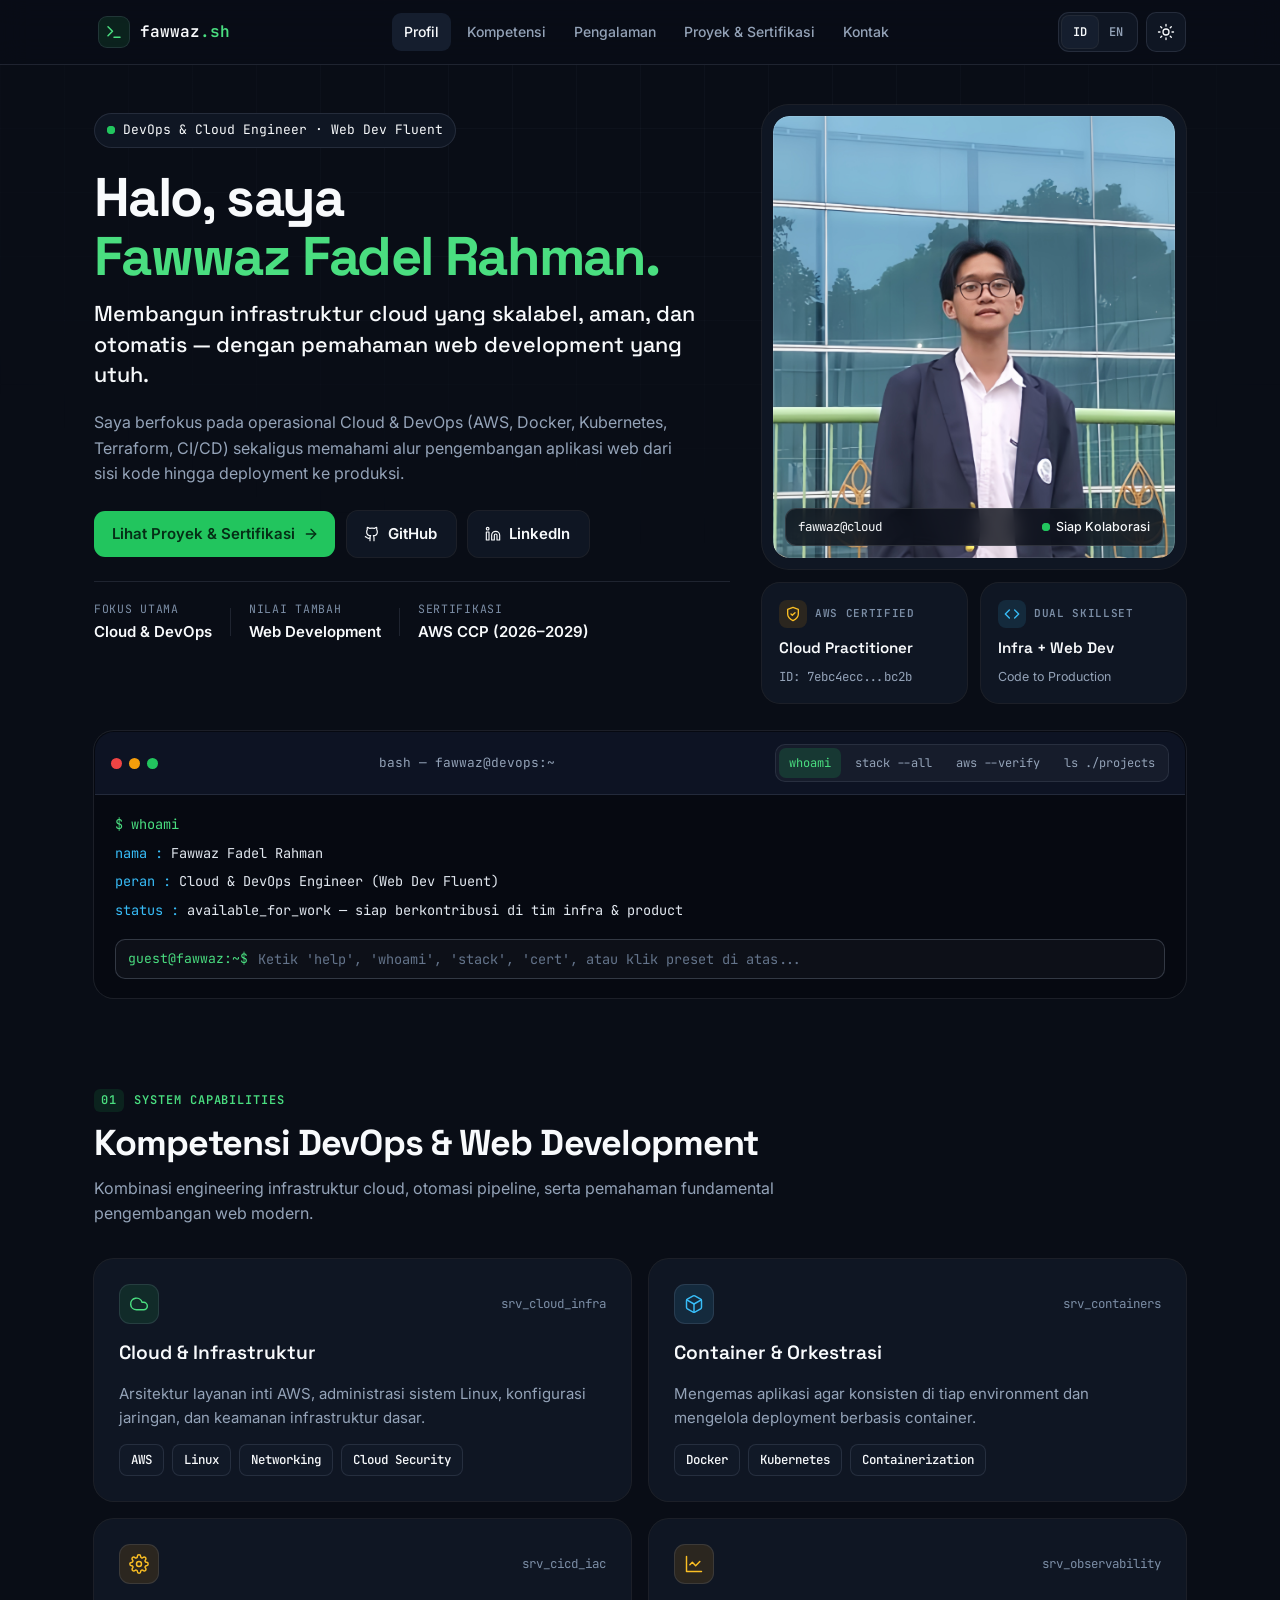
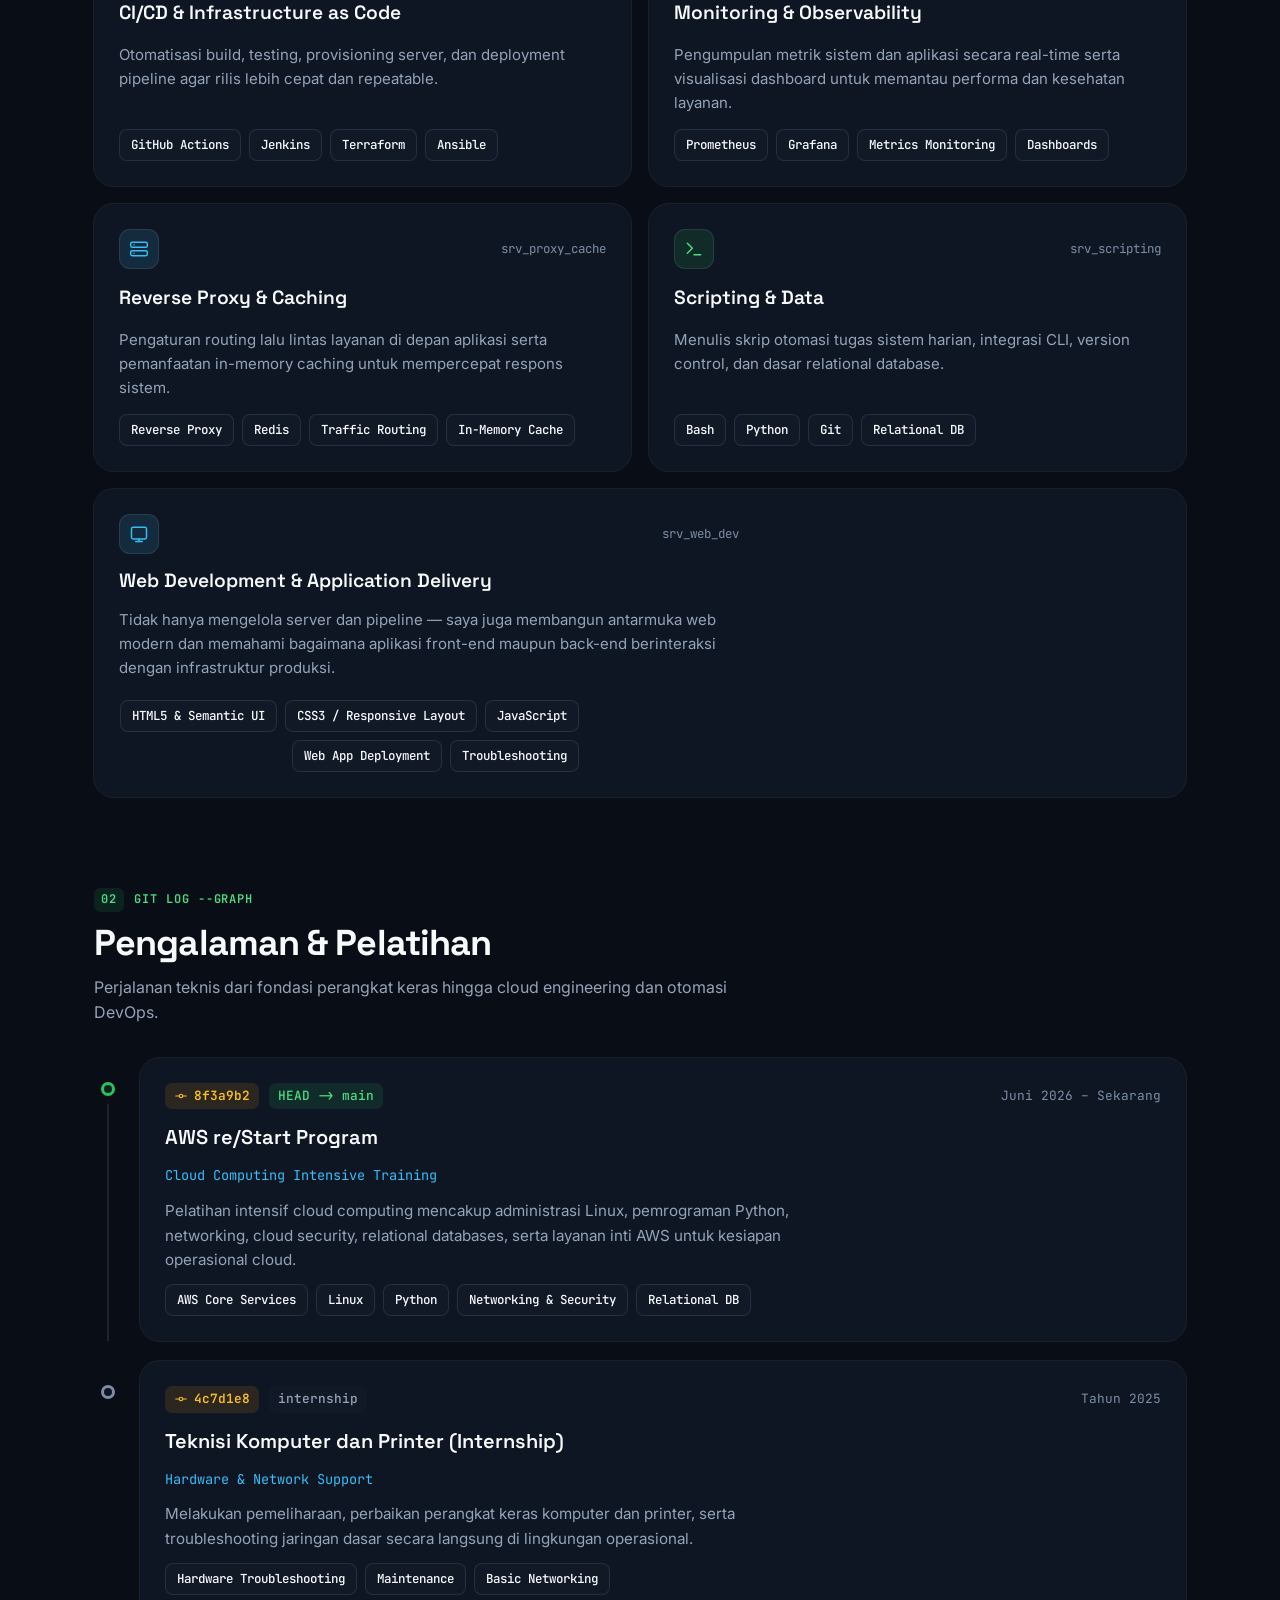
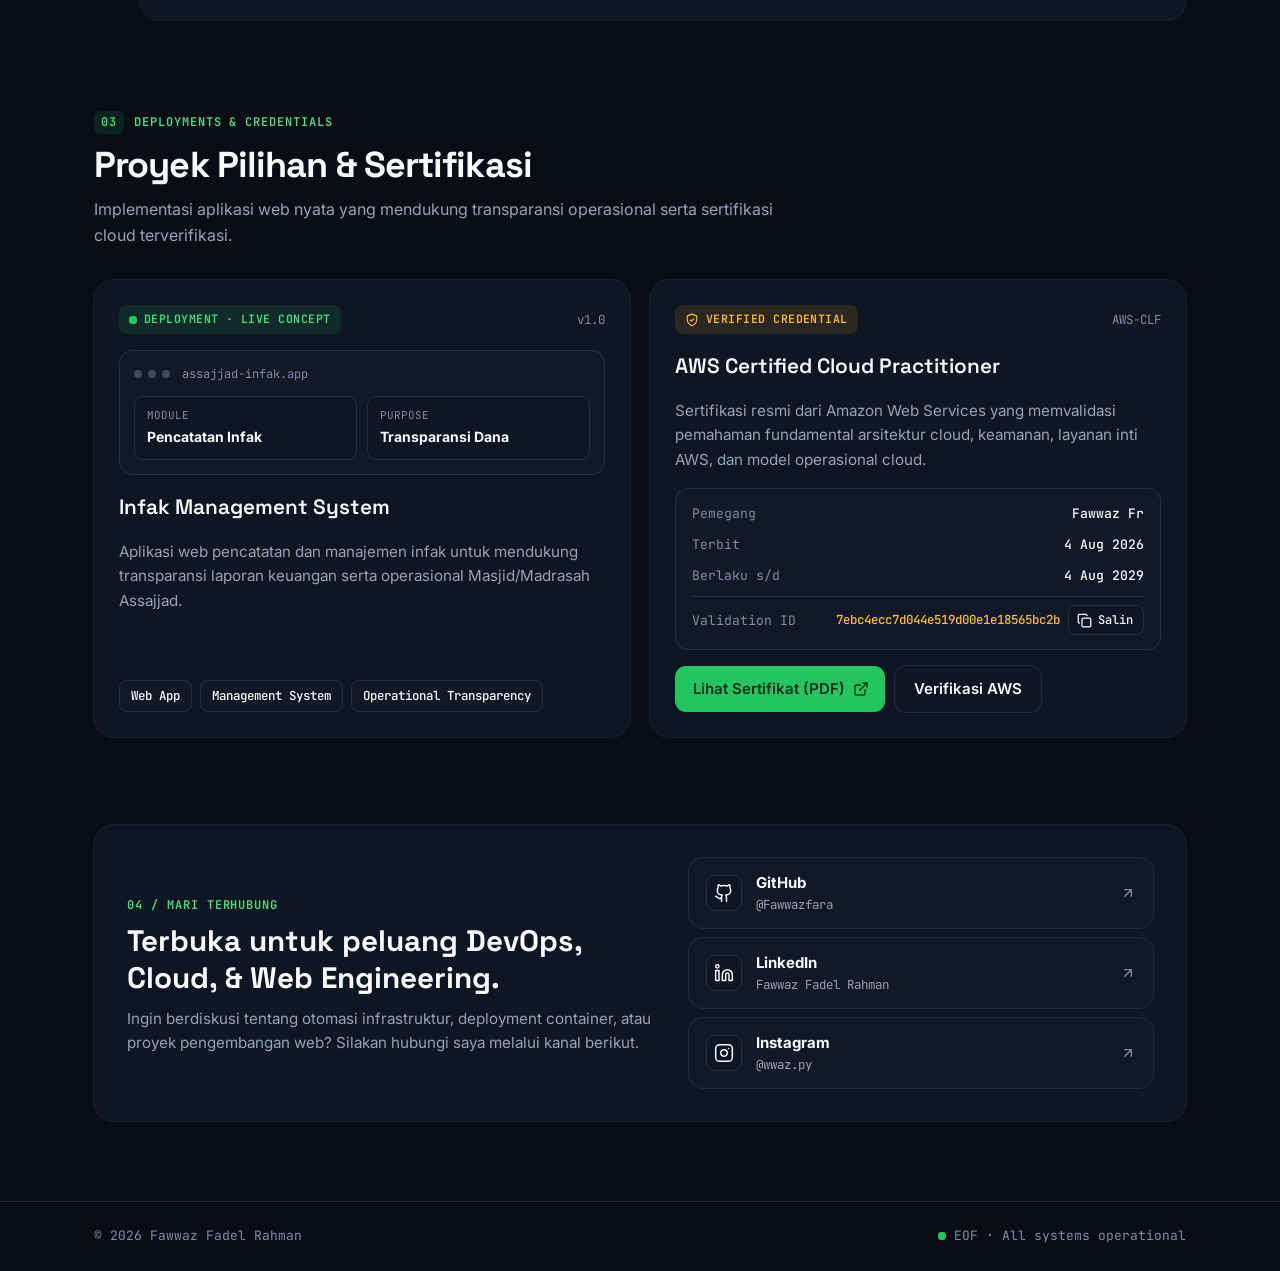
==== commit b11ebbb9: "feat(portfolio): add new DevOps skills and smooth scroll animations" ====
--- a/fawwaz/index.html
+++ b/fawwaz/index.html
@@ -78,6 +78,7 @@
                 </button>
             </div>
         </div>
+        <div class="scroll-progress" id="scroll-progress" aria-hidden="true"></div>
     </header>
 
     <!-- MOBILE NAVIGATION DRAWER -->
@@ -352,7 +353,55 @@
                     </ul>
                 </article>
 
-                <!-- Card 4: Scripting & Databases -->
+                <!-- Card 4: Monitoring & Observability -->
+                <article class="surface-card stack-card">
+                    <div class="stack-card-head">
+                        <span class="stack-icon-box accent-amber" aria-hidden="true">
+                            <svg width="20" height="20" viewBox="0 0 24 24" fill="none" stroke="currentColor" stroke-width="1.75" stroke-linecap="round" stroke-linejoin="round">
+                                <path d="M3 3v18h18"></path>
+                                <path d="m19 9-5 5-4-4-3 3"></path>
+                            </svg>
+                        </span>
+                        <span class="mono stack-code">srv_observability</span>
+                    </div>
+                    <h3 class="stack-title" data-i18n="stack.c6Title">Monitoring &amp; Observability</h3>
+                    <p class="stack-desc" data-i18n="stack.c6Desc">
+                        Pengumpulan metrik sistem dan aplikasi secara real-time serta visualisasi dashboard untuk memantau performa dan kesehatan layanan.
+                    </p>
+                    <ul class="tag-list">
+                        <li class="tech-tag">Prometheus</li>
+                        <li class="tech-tag">Grafana</li>
+                        <li class="tech-tag">Metrics Monitoring</li>
+                        <li class="tech-tag">Dashboards</li>
+                    </ul>
+                </article>
+
+                <!-- Card 5: Reverse Proxy & Caching -->
+                <article class="surface-card stack-card">
+                    <div class="stack-card-head">
+                        <span class="stack-icon-box accent-cyan" aria-hidden="true">
+                            <svg width="20" height="20" viewBox="0 0 24 24" fill="none" stroke="currentColor" stroke-width="1.75" stroke-linecap="round" stroke-linejoin="round">
+                                <rect x="2" y="4" width="20" height="6" rx="2"></rect>
+                                <rect x="2" y="14" width="20" height="6" rx="2"></rect>
+                                <line x1="6" y1="7" x2="6.01" y2="7"></line>
+                                <line x1="6" y1="17" x2="6.01" y2="17"></line>
+                            </svg>
+                        </span>
+                        <span class="mono stack-code">srv_proxy_cache</span>
+                    </div>
+                    <h3 class="stack-title" data-i18n="stack.c7Title">Reverse Proxy &amp; Caching</h3>
+                    <p class="stack-desc" data-i18n="stack.c7Desc">
+                        Pengaturan routing lalu lintas layanan di depan aplikasi serta pemanfaatan in-memory caching untuk mempercepat respons sistem.
+                    </p>
+                    <ul class="tag-list">
+                        <li class="tech-tag">Reverse Proxy</li>
+                        <li class="tech-tag">Redis</li>
+                        <li class="tech-tag">Traffic Routing</li>
+                        <li class="tech-tag">In-Memory Cache</li>
+                    </ul>
+                </article>
+
+                <!-- Card 6: Scripting & Databases -->
                 <article class="surface-card stack-card">
                     <div class="stack-card-head">
                         <span class="stack-icon-box accent-green" aria-hidden="true">
--- a/fawwaz/styles.css
+++ b/fawwaz/styles.css
@@ -202,9 +202,9 @@
     border: 1px solid transparent;
     border-radius: var(--radius-card);
     box-shadow: var(--shadow-border);
-    transition-property: box-shadow, background-color;
-    transition-duration: 150ms;
-    transition-timing-function: ease-out;
+    transition-property: transform, box-shadow, background-color;
+    transition-duration: 200ms;
+    transition-timing-function: cubic-bezier(0.22, 1, 0.36, 1);
 }
 
 /* ==========================================================================
@@ -218,6 +218,19 @@
     backdrop-filter: blur(14px);
     -webkit-backdrop-filter: blur(14px);
     border-bottom: 1px solid var(--border-structural);
+}
+
+.scroll-progress {
+    position: absolute;
+    left: 0;
+    right: 0;
+    bottom: -1px;
+    height: 2px;
+    background: linear-gradient(90deg, var(--accent-green), var(--accent-cyan));
+    transform: scaleX(var(--scroll-progress, 0));
+    transform-origin: left center;
+    pointer-events: none;
+    opacity: 0.9;
 }
 
 .nav-container {
@@ -1528,6 +1541,17 @@
         box-shadow: var(--shadow-border-hover);
     }
 
+    @media (prefers-reduced-motion: no-preference) {
+        .stack-card:hover,
+        .timeline-card:hover,
+        .project-card:hover,
+        .cert-card:hover,
+        .mini-card-interactive:hover,
+        .social-card:hover {
+            transform: translateY(-3px);
+        }
+    }
+
     .mini-card-interactive:hover,
     .social-card:hover {
         background-color: var(--bg-surface-elevated);
@@ -1551,8 +1575,55 @@
 }
 
 /* ==========================================================================
-   STAGGERED ENTRANCES & SCROLL REVEAL (better-ui enter-exit.md)
+   STATUS PULSE, CLI LINE REVEAL & SCROLL REVEAL (better-ui)
    ========================================================================== */
+.status-dot {
+    position: relative;
+}
+
+@media (prefers-reduced-motion: no-preference) {
+    .status-dot::after {
+        content: "";
+        position: absolute;
+        inset: 0;
+        border-radius: 50%;
+        background-color: var(--accent-green);
+        animation: status-pulse 2.2s cubic-bezier(0.22, 1, 0.36, 1) infinite;
+    }
+
+    @keyframes status-pulse {
+        0% {
+            transform: scale(1);
+            opacity: 0.65;
+        }
+        75%,
+        100% {
+            transform: scale(2.4);
+            opacity: 0;
+        }
+    }
+}
+
+.cli-line-enter {
+    animation: fade-in 200ms ease-out both;
+    animation-delay: calc(var(--line-index, 0) * 40ms);
+}
+
+@media (prefers-reduced-motion: no-preference) {
+    .cli-line-enter {
+        animation-name: cli-line-in;
+        animation-duration: 260ms;
+        animation-timing-function: cubic-bezier(0.2, 0, 0, 1);
+    }
+
+    @keyframes cli-line-in {
+        from {
+            opacity: 0;
+            transform: translateY(6px);
+        }
+    }
+}
+
 .stagger-item {
     animation: fade-in 300ms ease-out both;
 }
@@ -1569,47 +1640,51 @@
 @media (prefers-reduced-motion: no-preference) {
     .stagger-item {
         animation-name: fade-in-up;
+        animation-duration: 420ms;
+        animation-timing-function: cubic-bezier(0.22, 1, 0.36, 1);
     }
 
     @keyframes fade-in-up {
         from {
             opacity: 0;
-            transform: translateY(12px);
+            transform: translateY(14px);
             filter: blur(4px);
         }
     }
 
-    .reveal-section {
-        transition-property: opacity, transform, filter;
-        transition-duration: 300ms;
-        transition-timing-function: ease-out;
-    }
-
-    .reveal-section.is-pending {
+    .reveal-item.is-pending {
         opacity: 0;
-        transform: translateY(12px);
+        transform: translateY(20px) scale(0.985);
         filter: blur(4px);
     }
 
-    .reveal-section.is-revealed {
-        opacity: 1;
-        transform: translateY(0);
-        filter: blur(0px);
+    .reveal-item.is-revealed {
+        transition-property: opacity, transform, filter, box-shadow, background-color;
+        transition-duration: 520ms, 520ms, 520ms, 200ms, 200ms;
+        transition-timing-function: cubic-bezier(0.22, 1, 0.36, 1);
+        transition-delay: var(--reveal-delay, 0ms), var(--reveal-delay, 0ms), var(--reveal-delay, 0ms), 0ms, 0ms;
+    }
+
+    .reveal-item.is-settled {
+        transition-property: transform, box-shadow, background-color;
+        transition-duration: 200ms;
+        transition-delay: 0ms;
     }
 }
 
 @media (prefers-reduced-motion: reduce) {
-    .reveal-section {
+    .reveal-item {
         transition-property: opacity;
         transition-duration: 150ms;
         transition-timing-function: ease-out;
     }
 
-    .reveal-section.is-pending {
+    .reveal-item.is-pending {
         opacity: 0;
     }
 
-    .reveal-section.is-revealed {
+    .reveal-item.is-revealed,
+    .reveal-item.is-settled {
         opacity: 1;
     }
 }
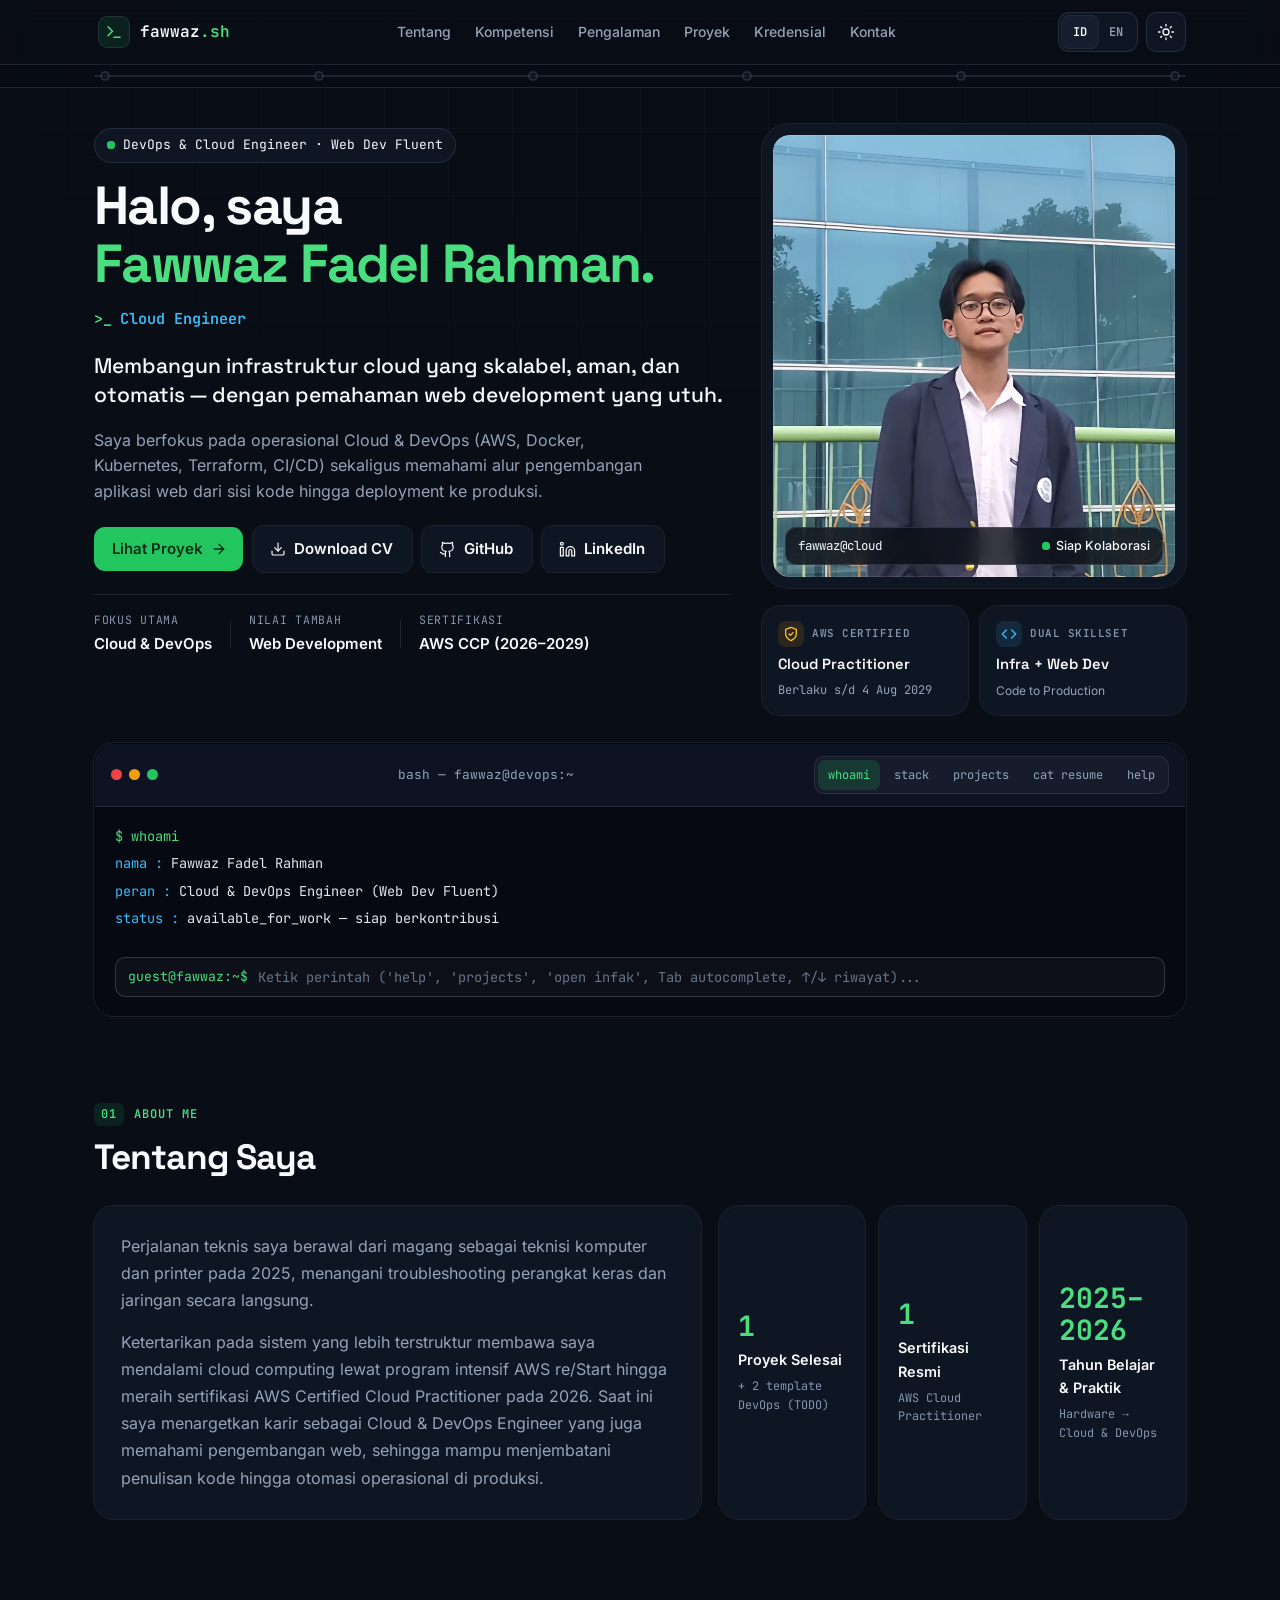
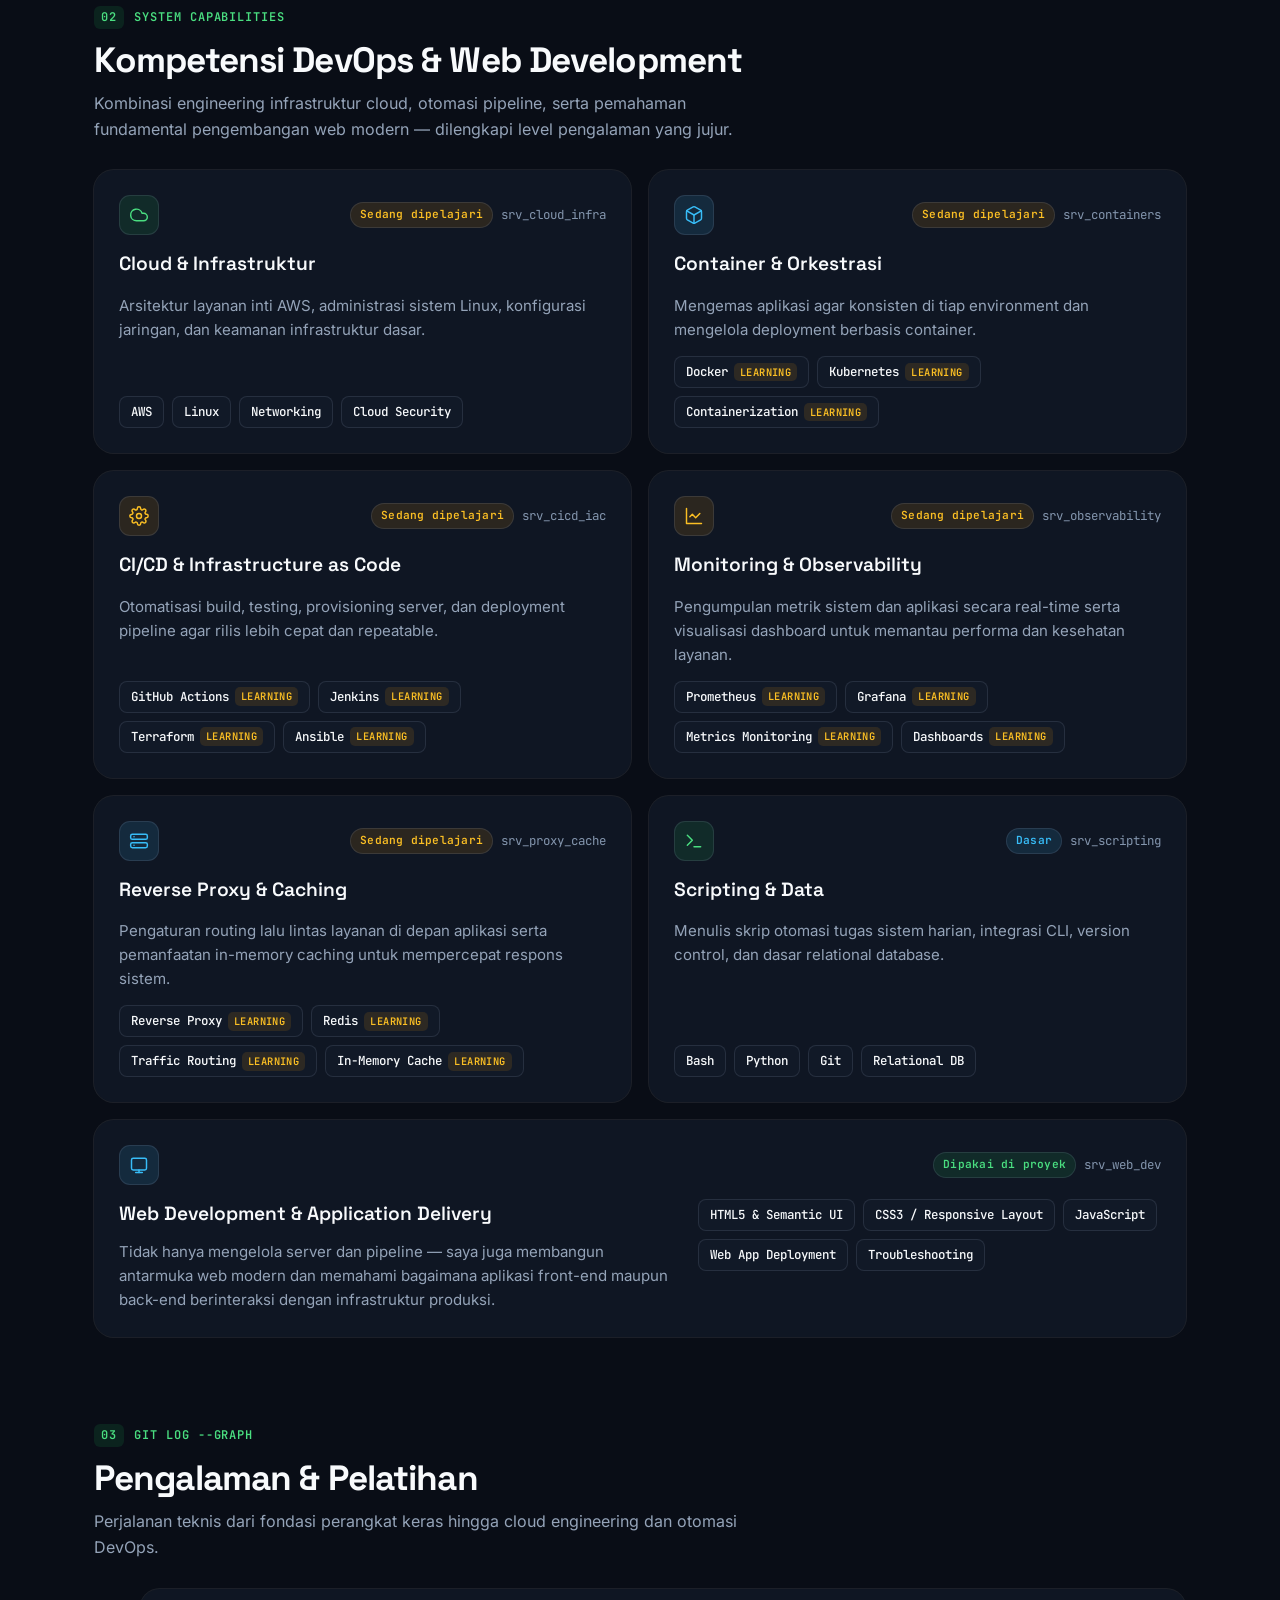
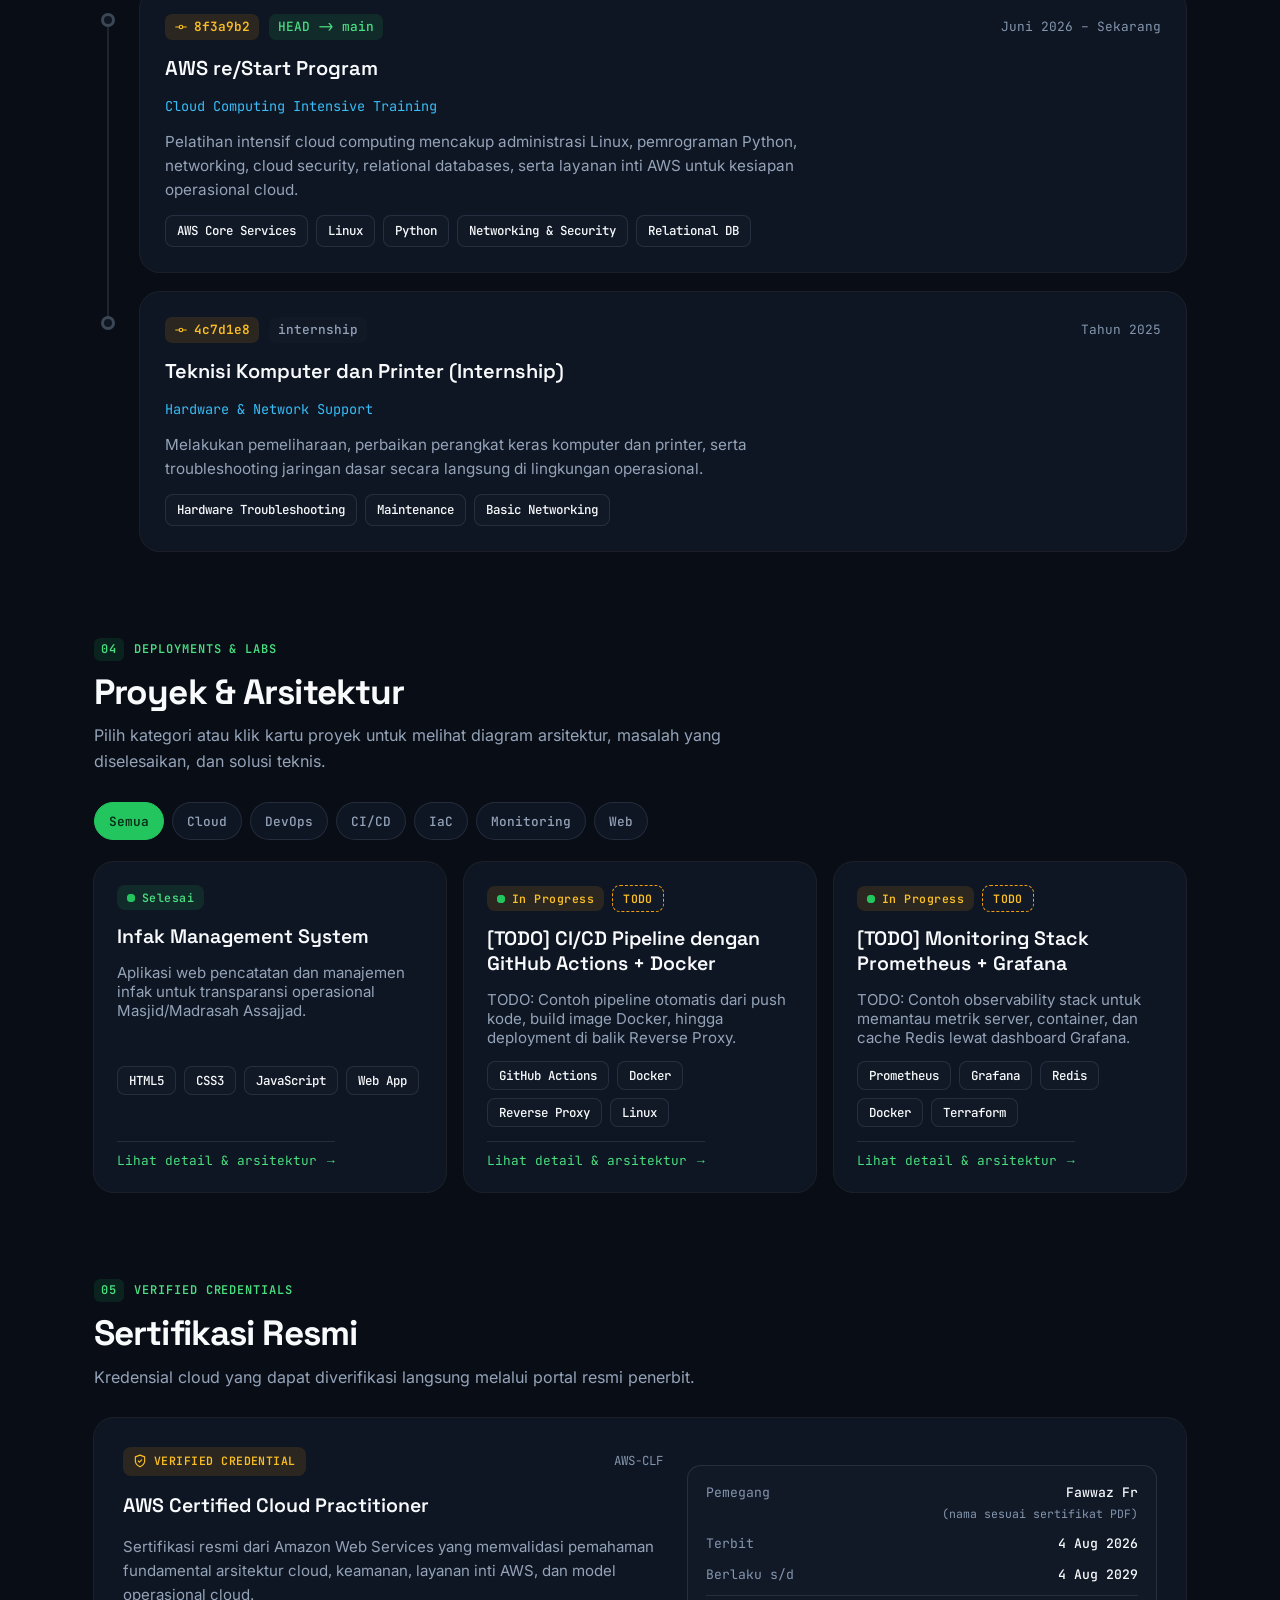
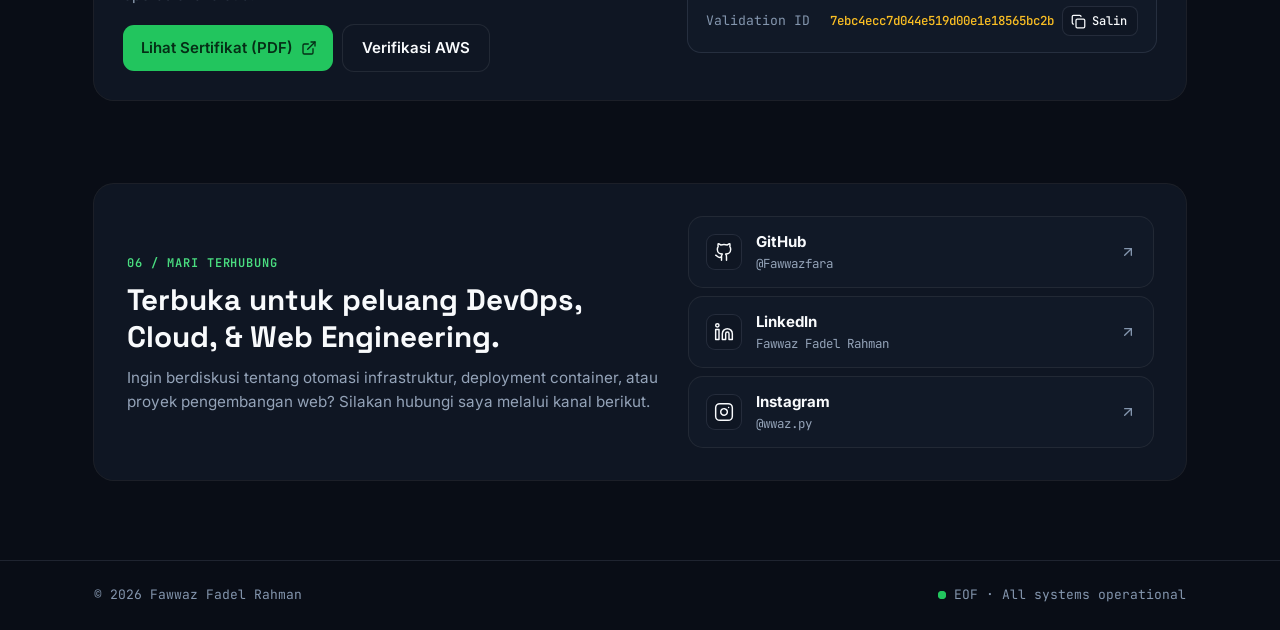
==== commit 371398da: "feat(portfolio): overhaul projects modal, navbar pipeline, scroll timeline, and SEO" ====
--- a/fawwaz/index.html
+++ b/fawwaz/index.html
@@ -3,11 +3,32 @@
 <head>
     <meta charset="UTF-8">
     <meta name="viewport" content="width=device-width, initial-scale=1.0">
-    <title>Fawwaz Fadel Rahman — Cloud & DevOps Engineer</title>
-    <meta name="description" content="Portfolio of Fawwaz Fadel Rahman — Cloud & DevOps Engineer with Web Development capabilities. AWS Certified Cloud Practitioner.">
+    <title>Fawwaz Fadel Rahman — Cloud &amp; DevOps Engineer</title>
+    <meta name="description" content="Portofolio Fawwaz Fadel Rahman — Cloud & DevOps Engineer dengan pemahaman web development. AWS Certified Cloud Practitioner.">
     <meta name="theme-color" content="#090D16">
 
+    <!-- Open Graph -->
+    <meta property="og:type" content="website">
+    <meta property="og:title" content="Fawwaz Fadel Rahman — Cloud & DevOps Engineer">
+    <meta property="og:description" content="Cloud & DevOps Engineer dengan pemahaman web development. AWS Certified Cloud Practitioner.">
+    <meta property="og:image" content="images/og-image.png">
+    <meta property="og:image:width" content="1200">
+    <meta property="og:image:height" content="630">
+    <meta property="og:locale" content="id_ID">
+
+    <!-- Twitter Card -->
+    <meta name="twitter:card" content="summary_large_image">
+    <meta name="twitter:title" content="Fawwaz Fadel Rahman — Cloud & DevOps Engineer">
+    <meta name="twitter:description" content="Cloud & DevOps Engineer dengan pemahaman web development. AWS Certified Cloud Practitioner.">
+    <meta name="twitter:image" content="images/og-image.png">
+
+    <!-- Favicon -->
     <link rel="icon" type="image/svg+xml" href="data:image/svg+xml,%3Csvg xmlns='http://www.w3.org/2000/svg' viewBox='0 0 32 32'%3E%3Crect width='32' height='32' rx='8' fill='%23090D16'/%3E%3Cpath d='M9 11l6 5-6 5M17 21h6' stroke='%2322C55E' stroke-width='2.5' stroke-linecap='round' stroke-linejoin='round' fill='none'/%3E%3C/svg%3E">
+
+    <!-- Preload self-hosted fonts -->
+    <link rel="preload" as="font" type="font/woff2" crossorigin href="fonts/space-grotesk-latin.woff2">
+    <link rel="preload" as="font" type="font/woff2" crossorigin href="fonts/inter-latin.woff2">
+    <link rel="preload" as="font" type="font/woff2" crossorigin href="fonts/jetbrains-mono-latin.woff2">
 
     <!-- Prevent theme flash on initial load -->
     <script>
@@ -20,10 +41,32 @@
         })();
     </script>
 
-    <!-- Google Fonts: Space Grotesk, Inter, JetBrains Mono -->
-    <link rel="preconnect" href="https://fonts.googleapis.com">
-    <link rel="preconnect" href="https://fonts.gstatic.com" crossorigin>
-    <link href="https://fonts.googleapis.com/css2?family=Inter:wght@400;500;600&family=JetBrains+Mono:wght@400;500;600;700&family=Space+Grotesk:wght@500;600;700&display=swap" rel="stylesheet">
+    <!-- Structured Data (JSON-LD Person) -->
+    <script type="application/ld+json">
+    {
+        "@context": "https://schema.org",
+        "@type": "Person",
+        "name": "Fawwaz Fadel Rahman",
+        "alternateName": "Fawwaz Fr",
+        "jobTitle": "Cloud & DevOps Engineer",
+        "description": "Cloud & DevOps Engineer with web development capabilities. AWS Certified Cloud Practitioner.",
+        "image": "images/fawwaz-800.webp",
+        "sameAs": [
+            "https://github.com/Fawwazfara",
+            "https://www.linkedin.com/in/fawwaz-fadel-rahman-430360310/",
+            "https://www.instagram.com/wwaz.py"
+        ],
+        "hasCredential": {
+            "@type": "EducationalOccupationalCredential",
+            "name": "AWS Certified Cloud Practitioner",
+            "credentialCategory": "certification",
+            "recognizedBy": {
+                "@type": "Organization",
+                "name": "Amazon Web Services (AWS)"
+            }
+        }
+    }
+    </script>
 
     <link rel="stylesheet" href="styles.css">
 </head>
@@ -44,10 +87,11 @@
             </a>
 
             <nav class="nav-links" aria-label="Navigasi utama">
-                <a href="#hero" class="nav-link" data-i18n="nav.about">Profil</a>
+                <a href="#about" class="nav-link" data-i18n="nav.about">Tentang</a>
                 <a href="#stack" class="nav-link" data-i18n="nav.stack">Kompetensi</a>
                 <a href="#experience" class="nav-link" data-i18n="nav.experience">Pengalaman</a>
-                <a href="#projects" class="nav-link" data-i18n="nav.projects">Proyek & Sertifikasi</a>
+                <a href="#projects" class="nav-link" data-i18n="nav.projects">Proyek</a>
+                <a href="#credentials" class="nav-link" data-i18n="nav.credentials">Kredensial</a>
                 <a href="#contact" class="nav-link" data-i18n="nav.contact">Kontak</a>
             </nav>
 
@@ -78,7 +122,39 @@
                 </button>
             </div>
         </div>
-        <div class="scroll-progress" id="scroll-progress" aria-hidden="true"></div>
+        <div class="nav-pipeline" id="nav-pipeline" role="navigation" aria-label="Progress bagian halaman">
+            <div class="nav-pipeline-inner">
+                <div class="nav-pipeline-track" aria-hidden="true">
+                    <div class="nav-pipeline-fill" id="scroll-progress"></div>
+                </div>
+                <div class="nav-pipeline-nodes">
+                    <button type="button" class="pipeline-node is-upcoming" data-target="about" data-i18n-aria="pipelineNav.aboutAria" aria-label="Lompat ke bagian Tentang">
+                        <span class="pipeline-node-dot" aria-hidden="true"></span>
+                        <span class="pipeline-node-tooltip mono" data-i18n="nav.about">Tentang</span>
+                    </button>
+                    <button type="button" class="pipeline-node is-upcoming" data-target="stack" data-i18n-aria="pipelineNav.stackAria" aria-label="Lompat ke bagian Kompetensi">
+                        <span class="pipeline-node-dot" aria-hidden="true"></span>
+                        <span class="pipeline-node-tooltip mono" data-i18n="nav.stack">Kompetensi</span>
+                    </button>
+                    <button type="button" class="pipeline-node is-upcoming" data-target="experience" data-i18n-aria="pipelineNav.experienceAria" aria-label="Lompat ke bagian Pengalaman">
+                        <span class="pipeline-node-dot" aria-hidden="true"></span>
+                        <span class="pipeline-node-tooltip mono" data-i18n="nav.experience">Pengalaman</span>
+                    </button>
+                    <button type="button" class="pipeline-node is-upcoming" data-target="projects" data-i18n-aria="pipelineNav.projectsAria" aria-label="Lompat ke bagian Proyek">
+                        <span class="pipeline-node-dot" aria-hidden="true"></span>
+                        <span class="pipeline-node-tooltip mono" data-i18n="nav.projects">Proyek</span>
+                    </button>
+                    <button type="button" class="pipeline-node is-upcoming" data-target="credentials" data-i18n-aria="pipelineNav.credentialsAria" aria-label="Lompat ke bagian Kredensial">
+                        <span class="pipeline-node-dot" aria-hidden="true"></span>
+                        <span class="pipeline-node-tooltip mono" data-i18n="nav.credentials">Kredensial</span>
+                    </button>
+                    <button type="button" class="pipeline-node is-upcoming" data-target="contact" data-i18n-aria="pipelineNav.contactAria" aria-label="Lompat ke bagian Kontak">
+                        <span class="pipeline-node-dot" aria-hidden="true"></span>
+                        <span class="pipeline-node-tooltip mono" data-i18n="nav.contact">Kontak</span>
+                    </button>
+                </div>
+            </div>
+        </div>
     </header>
 
     <!-- MOBILE NAVIGATION DRAWER -->
@@ -94,10 +170,11 @@
             </button>
         </div>
         <nav class="drawer-nav">
-            <a href="#hero" class="drawer-link" data-i18n="nav.about">Profil</a>
+            <a href="#about" class="drawer-link" data-i18n="nav.about">Tentang</a>
             <a href="#stack" class="drawer-link" data-i18n="nav.stack">Kompetensi</a>
             <a href="#experience" class="drawer-link" data-i18n="nav.experience">Pengalaman</a>
-            <a href="#projects" class="drawer-link" data-i18n="nav.projects">Proyek & Sertifikasi</a>
+            <a href="#projects" class="drawer-link" data-i18n="nav.projects">Proyek</a>
+            <a href="#credentials" class="drawer-link" data-i18n="nav.credentials">Kredensial</a>
             <a href="#contact" class="drawer-link" data-i18n="nav.contact">Kontak</a>
         </nav>
         <div class="drawer-footer">
@@ -113,24 +190,58 @@
         <!-- HERO BENTO SECTION -->
         <section id="hero" class="hero-section">
             <div class="hero-grid">
-                <!-- Left Column: Narrative & Primary Actions -->
-                <div class="hero-content">
-                    <div class="stagger-item">
-                        <div class="status-pill">
-                            <span class="status-dot" aria-hidden="true"></span>
-                            <span class="mono" data-i18n="hero.badge">DevOps &amp; Cloud Engineer · Web Dev Fluent</span>
-                        </div>
-                    </div>
-
-                    <div class="stagger-item">
-                        <h1 class="hero-title">
-                            <span data-i18n="hero.greeting">Halo, saya</span>
-                            <span class="hero-name">Fawwaz Fadel Rahman.</span>
-                        </h1>
-                        <p class="hero-subtitle" data-i18n="hero.headline">
-                            Membangun infrastruktur cloud yang skalabel, aman, dan otomatis — dengan pemahaman web development yang utuh.
-                        </p>
-                    </div>
+                <!-- Grid Area: Top Intro (Badge + Title + Role Rotator) -->
+                <div class="hero-intro stagger-item">
+                    <div class="status-pill">
+                        <span class="status-dot" aria-hidden="true"></span>
+                        <span class="mono" data-i18n="hero.badge">DevOps &amp; Cloud Engineer · Web Dev Fluent</span>
+                    </div>
+
+                    <h1 class="hero-title">
+                        <span data-i18n="hero.greeting">Halo, saya</span>
+                        <span class="hero-name">Fawwaz Fadel Rahman.</span>
+                    </h1>
+
+                    <p class="hero-role-rotator mono">
+                        <span class="rotator-prefix" aria-hidden="true">&gt;_</span>
+                        <span id="role-rotator" class="rotator-value" aria-live="polite">Cloud Engineer</span>
+                    </p>
+                </div>
+
+                <!-- Grid Area: Portrait Card (Left beside title on mobile, Right column on desktop) -->
+                <figure class="surface-card portrait-card stagger-item">
+                    <div class="portrait-frame">
+                        <picture>
+                            <source
+                                type="image/webp"
+                                srcset="images/fawwaz-400.webp 400w, images/fawwaz-800.webp 800w"
+                                sizes="(max-width: 768px) 84px, 420px"
+                            >
+                            <img
+                                src="images/fawwaz.jpg"
+                                alt="Foto Fawwaz Fadel Rahman, Cloud dan DevOps Engineer"
+                                class="portrait-img"
+                                width="800"
+                                height="926"
+                                fetchpriority="high"
+                                decoding="async"
+                            >
+                        </picture>
+                        <figcaption class="portrait-caption">
+                            <span class="mono caption-tag">fawwaz@cloud</span>
+                            <span class="caption-badge">
+                                <span class="status-dot" aria-hidden="true"></span>
+                                <span data-i18n="portrait.status">Siap Kolaborasi</span>
+                            </span>
+                        </figcaption>
+                    </div>
+                </figure>
+
+                <!-- Grid Area: Body Copy, Actions & Metrics -->
+                <div class="hero-body">
+                    <p class="hero-subtitle stagger-item" data-i18n="hero.headline">
+                        Membangun infrastruktur cloud yang skalabel, aman, dan otomatis — dengan pemahaman web development yang utuh.
+                    </p>
 
                     <p class="hero-desc stagger-item" data-i18n="hero.desc">
                         Saya berfokus pada operasional Cloud &amp; DevOps (AWS, Docker, Kubernetes, Terraform, CI/CD) sekaligus memahami alur pengembangan aplikasi web dari sisi kode hingga deployment ke produksi.
@@ -138,27 +249,40 @@
 
                     <div class="hero-actions stagger-item">
                         <a href="#projects" class="btn btn-primary btn-trailing-icon">
-                            <span data-i18n="hero.ctaPrimary">Lihat Proyek &amp; Sertifikasi</span>
+                            <span data-i18n="hero.ctaPrimary">Lihat Proyek</span>
                             <svg width="16" height="16" viewBox="0 0 24 24" fill="none" stroke="currentColor" stroke-width="2" stroke-linecap="round" stroke-linejoin="round" aria-hidden="true">
                                 <line x1="5" y1="12" x2="19" y2="12"></line>
                                 <polyline points="12 5 19 12 12 19"></polyline>
                             </svg>
                         </a>
-                        <a href="https://github.com/Fawwazfara" target="_blank" rel="noopener noreferrer" class="btn btn-secondary btn-leading-icon">
+
+                        <!-- TODO: Taruh file cv.pdf di folder root portofolio agar tombol Download CV mengunduh CV asli Anda -->
+                        <a href="cv.pdf" download class="btn btn-secondary btn-leading-icon" id="download-cv-btn">
                             <svg width="16" height="16" viewBox="0 0 24 24" fill="none" stroke="currentColor" stroke-width="1.75" stroke-linecap="round" stroke-linejoin="round" aria-hidden="true">
-                                <path d="M15 22v-4a4.8 4.8 0 0 0-1-3.5c3 0 6-2 6-5.5.08-1.25-.27-2.48-1-3.5.28-1.15.28-2.35 0-3.5 0 0-1 0-3 1.5-2.64-.5-5.36-.5-8 0C6 2 5 2 5 2c-.3 1.15-.3 2.35 0 3.5A5.403 5.403 0 0 0 4 9c0 3.5 3 5.5 6 5.5-.39.49-.68 1.05-.85 1.65-.17.6-.22 1.23-.15 1.85v4"></path>
-                                <path d="M9 18c-4.51 2-5-2-7-2"></path>
-                            </svg>
-                            <span>GitHub</span>
+                                <path d="M21 15v4a2 2 0 0 1-2 2H5a2 2 0 0 1-2-2v-4"></path>
+                                <polyline points="7 10 12 15 17 10"></polyline>
+                                <line x1="12" y1="15" x2="12" y2="3"></line>
+                            </svg>
+                            <span data-i18n="hero.downloadCv">Download CV</span>
                         </a>
-                        <a href="https://www.linkedin.com/in/fawwaz-fadel-rahman-430360310/" target="_blank" rel="noopener noreferrer" class="btn btn-secondary btn-leading-icon">
-                            <svg width="16" height="16" viewBox="0 0 24 24" fill="none" stroke="currentColor" stroke-width="1.75" stroke-linecap="round" stroke-linejoin="round" aria-hidden="true">
-                                <path d="M16 8a6 6 0 0 1 6 6v7h-4v-7a2 2 0 0 0-2-2 2 2 0 0 0-2 2v7h-4v-7a6 6 0 0 1 6-6z"></path>
-                                <rect width="4" height="12" x="2" y="9"></rect>
-                                <circle cx="4" cy="4" r="2"></circle>
-                            </svg>
-                            <span>LinkedIn</span>
-                        </a>
+
+                        <div class="hero-social-group">
+                            <a href="https://github.com/Fawwazfara" target="_blank" rel="noopener noreferrer" class="btn btn-secondary btn-leading-icon btn-social-compact" aria-label="GitHub Fawwazfara">
+                                <svg width="17" height="17" viewBox="0 0 24 24" fill="none" stroke="currentColor" stroke-width="1.75" stroke-linecap="round" stroke-linejoin="round" aria-hidden="true">
+                                    <path d="M15 22v-4a4.8 4.8 0 0 0-1-3.5c3 0 6-2 6-5.5.08-1.25-.27-2.48-1-3.5.28-1.15.28-2.35 0-3.5 0 0-1 0-3 1.5-2.64-.5-5.36-.5-8 0C6 2 5 2 5 2c-.3 1.15-.3 2.35 0 3.5A5.403 5.403 0 0 0 4 9c0 3.5 3 5.5 6 5.5-.39.49-.68 1.05-.85 1.65-.17.6-.22 1.23-.15 1.85v4"></path>
+                                    <path d="M9 18c-4.51 2-5-2-7-2"></path>
+                                </svg>
+                                <span class="btn-social-label">GitHub</span>
+                            </a>
+                            <a href="https://www.linkedin.com/in/fawwaz-fadel-rahman-430360310/" target="_blank" rel="noopener noreferrer" class="btn btn-secondary btn-leading-icon btn-social-compact" aria-label="LinkedIn Fawwaz Fadel Rahman">
+                                <svg width="17" height="17" viewBox="0 0 24 24" fill="none" stroke="currentColor" stroke-width="1.75" stroke-linecap="round" stroke-linejoin="round" aria-hidden="true">
+                                    <path d="M16 8a6 6 0 0 1 6 6v7h-4v-7a2 2 0 0 0-2-2 2 2 0 0 0-2 2v7h-4v-7a6 6 0 0 1 6-6z"></path>
+                                    <rect width="4" height="12" x="2" y="9"></rect>
+                                    <circle cx="4" cy="4" r="2"></circle>
+                                </svg>
+                                <span class="btn-social-label">LinkedIn</span>
+                            </a>
+                        </div>
                     </div>
 
                     <!-- Quick Metrics Strip -->
@@ -180,59 +304,35 @@
                     </div>
                 </div>
 
-                <!-- Right Column: Bento Portrait + Identity Tiles -->
-                <div class="hero-bento stagger-item">
-                    <!-- Concentric Portrait Card -->
-                    <figure class="surface-card portrait-card">
-                        <div class="portrait-frame">
-                            <img
-                                src="images/fawwaz.jpg"
-                                alt="Foto Fawwaz Fadel Rahman, Cloud dan DevOps Engineer"
-                                class="portrait-img"
-                                width="640"
-                                height="760"
-                                decoding="async"
-                            >
-                            <div class="portrait-caption">
-                                <span class="mono caption-tag">fawwaz@cloud</span>
-                                <span class="caption-badge">
-                                    <span class="status-dot" aria-hidden="true"></span>
-                                    <span data-i18n="portrait.status">Siap Kolaborasi</span>
-                                </span>
-                            </div>
-                        </div>
-                    </figure>
-
-                    <!-- Two Mini Bento Cards -->
-                    <div class="hero-mini-grid">
-                        <a href="#certificate" class="surface-card mini-card mini-card-interactive">
-                            <div class="mini-card-top">
-                                <span class="mini-icon mini-icon-amber" aria-hidden="true">
-                                    <svg width="16" height="16" viewBox="0 0 24 24" fill="none" stroke="currentColor" stroke-width="2" stroke-linecap="round" stroke-linejoin="round">
-                                        <path d="M12 22s8-4 8-10V5l-8-3-8 3v7c0 6 8 10 8 10z"></path>
-                                        <path d="m9 12 2 2 4-4"></path>
-                                    </svg>
-                                </span>
-                                <span class="mono mini-kicker">AWS CERTIFIED</span>
-                            </div>
-                            <p class="mini-title">Cloud Practitioner</p>
-                            <p class="mini-sub mono">ID: 7ebc4ecc...bc2b</p>
-                        </a>
-
-                        <a href="#stack" class="surface-card mini-card mini-card-interactive">
-                            <div class="mini-card-top">
-                                <span class="mini-icon mini-icon-cyan" aria-hidden="true">
-                                    <svg width="16" height="16" viewBox="0 0 24 24" fill="none" stroke="currentColor" stroke-width="2" stroke-linecap="round" stroke-linejoin="round">
-                                        <polyline points="16 18 22 12 16 6"></polyline>
-                                        <polyline points="8 6 2 12 8 18"></polyline>
-                                    </svg>
-                                </span>
-                                <span class="mono mini-kicker" data-i18n="mini.bridgeKicker">DUAL SKILLSET</span>
-                            </div>
-                            <p class="mini-title" data-i18n="mini.bridgeTitle">Infra + Web Dev</p>
-                            <p class="mini-sub" data-i18n="mini.bridgeSub">Code to Production</p>
-                        </a>
-                    </div>
+                <!-- Grid Area: Two Mini Bento Cards -->
+                <div class="hero-mini-grid stagger-item">
+                    <a href="#credentials" class="surface-card mini-card mini-card-interactive">
+                        <div class="mini-card-top">
+                            <span class="mini-icon mini-icon-amber" aria-hidden="true">
+                                <svg width="16" height="16" viewBox="0 0 24 24" fill="none" stroke="currentColor" stroke-width="2" stroke-linecap="round" stroke-linejoin="round">
+                                    <path d="M12 22s8-4 8-10V5l-8-3-8 3v7c0 6 8 10 8 10z"></path>
+                                    <path d="m9 12 2 2 4-4"></path>
+                                </svg>
+                            </span>
+                            <span class="mono mini-kicker">AWS CERTIFIED</span>
+                        </div>
+                        <p class="mini-title">Cloud Practitioner</p>
+                        <p class="mini-sub mono" data-i18n="mini.certSub">Berlaku s/d 4 Aug 2029</p>
+                    </a>
+
+                    <a href="#stack" class="surface-card mini-card mini-card-interactive">
+                        <div class="mini-card-top">
+                            <span class="mini-icon mini-icon-cyan" aria-hidden="true">
+                                <svg width="16" height="16" viewBox="0 0 24 24" fill="none" stroke="currentColor" stroke-width="2" stroke-linecap="round" stroke-linejoin="round">
+                                    <polyline points="16 18 22 12 16 6"></polyline>
+                                    <polyline points="8 6 2 12 8 18"></polyline>
+                                </svg>
+                            </span>
+                            <span class="mono mini-kicker" data-i18n="mini.bridgeKicker">DUAL SKILLSET</span>
+                        </div>
+                        <p class="mini-title" data-i18n="mini.bridgeTitle">Infra + Web Dev</p>
+                        <p class="mini-sub" data-i18n="mini.bridgeSub">Code to Production</p>
+                    </a>
                 </div>
             </div>
 
@@ -247,9 +347,10 @@
                     <span class="cli-title mono">bash — fawwaz@devops:~</span>
                     <div class="cli-presets" role="group" aria-label="Perintah cepat terminal">
                         <button type="button" class="cli-preset active" data-cmd="whoami" aria-pressed="true">whoami</button>
-                        <button type="button" class="cli-preset" data-cmd="stack" aria-pressed="false">stack --all</button>
-                        <button type="button" class="cli-preset" data-cmd="aws-cert" aria-pressed="false">aws --verify</button>
-                        <button type="button" class="cli-preset" data-cmd="projects" aria-pressed="false">ls ./projects</button>
+                        <button type="button" class="cli-preset" data-cmd="stack" aria-pressed="false">stack</button>
+                        <button type="button" class="cli-preset" data-cmd="projects" aria-pressed="false">projects</button>
+                        <button type="button" class="cli-preset" data-cmd="cat resume" aria-pressed="false">cat resume</button>
+                        <button type="button" class="cli-preset" data-cmd="help" aria-pressed="false">help</button>
                     </div>
                 </div>
                 <div class="cli-body mono">
@@ -263,7 +364,7 @@
                             class="cli-input mono"
                             autocomplete="off"
                             spellcheck="false"
-                            placeholder="Ketik 'help', 'whoami', 'stack', 'cert', atau klik preset di atas..."
+                            placeholder="Ketik perintah ('help', 'projects', 'open infak', Tab autocomplete, ↑/↓ riwayat)..."
                             data-i18n-placeholder="cli.placeholder"
                         >
                     </form>
@@ -271,16 +372,56 @@
             </div>
         </section>
 
-        <!-- COMPETENCIES BENTO SECTION -->
-        <section id="stack" class="section reveal-section">
+        <!-- SECTION 01: TENTANG SAYA -->
+        <section id="about" class="section">
             <div class="section-header">
                 <div class="section-eyebrow mono">
                     <span class="eyebrow-index">01</span>
+                    <span data-i18n="about.eyebrow">ABOUT ME</span>
+                </div>
+                <h2 class="section-title" data-i18n="about.title">Tentang Saya</h2>
+            </div>
+
+            <div class="about-grid">
+                <article class="surface-card about-card">
+                    <p class="about-text" data-i18n="about.p1">
+                        Perjalanan teknis saya berawal dari magang sebagai teknisi komputer dan printer pada 2025, menangani troubleshooting perangkat keras dan jaringan secara langsung.
+                    </p>
+                    <p class="about-text" data-i18n="about.p2">
+                        Ketertarikan pada sistem yang lebih terstruktur membawa saya mendalami cloud computing lewat program intensif AWS re/Start hingga meraih sertifikasi AWS Certified Cloud Practitioner pada 2026. Saat ini saya menargetkan karir sebagai Cloud &amp; DevOps Engineer yang juga memahami pengembangan web, sehingga mampu menjembatani penulisan kode hingga otomasi operasional di produksi.
+                    </p>
+                </article>
+
+                <div class="about-stats-grid">
+                    <div class="surface-card about-stat-card">
+                        <span class="about-stat-value mono" id="about-project-count">1</span>
+                        <span class="about-stat-label" data-i18n="about.statProjectsLabel">Proyek Selesai</span>
+                        <span class="about-stat-note mono" data-i18n="about.statProjectsNote">+ 2 template DevOps (TODO)</span>
+                    </div>
+                    <div class="surface-card about-stat-card">
+                        <span class="about-stat-value mono">1</span>
+                        <span class="about-stat-label" data-i18n="about.statCertLabel">Sertifikasi Resmi</span>
+                        <span class="about-stat-note mono">AWS Cloud Practitioner</span>
+                    </div>
+                    <div class="surface-card about-stat-card">
+                        <span class="about-stat-value mono">2025–2026</span>
+                        <span class="about-stat-label" data-i18n="about.statYearsLabel">Tahun Belajar &amp; Praktik</span>
+                        <span class="about-stat-note mono" data-i18n="about.statYearsNote">Hardware → Cloud &amp; DevOps</span>
+                    </div>
+                </div>
+            </div>
+        </section>
+
+        <!-- SECTION 02: COMPETENCIES & INTERACTIVE CI/CD PIPELINE -->
+        <section id="stack" class="section">
+            <div class="section-header">
+                <div class="section-eyebrow mono">
+                    <span class="eyebrow-index">02</span>
                     <span data-i18n="stack.eyebrow">SYSTEM CAPABILITIES</span>
                 </div>
                 <h2 class="section-title" data-i18n="stack.title">Kompetensi DevOps &amp; Web Development</h2>
                 <p class="section-subtitle" data-i18n="stack.subtitle">
-                    Kombinasi engineering infrastruktur cloud, otomasi pipeline, serta pemahaman fundamental pengembangan web modern.
+                    Kombinasi engineering infrastruktur cloud, otomasi pipeline, serta pemahaman fundamental pengembangan web modern — dilengkapi level pengalaman yang jujur.
                 </p>
             </div>
 
@@ -293,7 +434,10 @@
                                 <path d="M17.5 19H9a7 7 0 1 1 6.71-9h1.79a4.5 4.5 0 1 1 0 9Z"></path>
                             </svg>
                         </span>
-                        <span class="mono stack-code">srv_cloud_infra</span>
+                        <div class="stack-head-meta">
+                            <span class="level-badge level-learning mono" data-i18n="level.learning">Sedang dipelajari</span>
+                            <span class="mono stack-code">srv_cloud_infra</span>
+                        </div>
                     </div>
                     <h3 class="stack-title" data-i18n="stack.c1Title">Cloud &amp; Infrastruktur</h3>
                     <p class="stack-desc" data-i18n="stack.c1Desc">
@@ -317,16 +461,19 @@
                                 <path d="M12 22V12"></path>
                             </svg>
                         </span>
-                        <span class="mono stack-code">srv_containers</span>
+                        <div class="stack-head-meta">
+                            <span class="level-badge level-learning mono" data-i18n="level.learning">Sedang dipelajari</span>
+                            <span class="mono stack-code">srv_containers</span>
+                        </div>
                     </div>
                     <h3 class="stack-title" data-i18n="stack.c2Title">Container &amp; Orkestrasi</h3>
                     <p class="stack-desc" data-i18n="stack.c2Desc">
                         Mengemas aplikasi agar konsisten di tiap environment dan mengelola deployment berbasis container.
                     </p>
                     <ul class="tag-list">
-                        <li class="tech-tag">Docker</li>
-                        <li class="tech-tag">Kubernetes</li>
-                        <li class="tech-tag">Containerization</li>
+                        <li class="tech-tag tech-tag-learning">Docker <span class="tag-learning-chip" data-i18n="stack.learningBadge">learning</span></li>
+                        <li class="tech-tag tech-tag-learning">Kubernetes <span class="tag-learning-chip" data-i18n="stack.learningBadge">learning</span></li>
+                        <li class="tech-tag tech-tag-learning">Containerization <span class="tag-learning-chip" data-i18n="stack.learningBadge">learning</span></li>
                     </ul>
                 </article>
 
@@ -339,17 +486,20 @@
                                 <path d="M19.4 15a1.65 1.65 0 0 0 .33 1.82l.06.06a2 2 0 0 1 0 2.83 2 2 0 0 1-2.83 0l-.06-.06a1.65 1.65 0 0 0-1.82-.33 1.65 1.65 0 0 0-1 1.51V21a2 2 0 0 1-2 2 2 2 0 0 1-2-2v-.09A1.65 1.65 0 0 0 9 19.4a1.65 1.65 0 0 0-1.82.33l-.06.06a2 2 0 0 1-2.83 0 2 2 0 0 1 0-2.83l.06-.06a1.65 1.65 0 0 0 .33-1.82 1.65 1.65 0 0 0-1.51-1H3a2 2 0 0 1-2-2 2 2 0 0 1 2-2h.09A1.65 1.65 0 0 0 4.6 9a1.65 1.65 0 0 0-.33-1.82l-.06-.06a2 2 0 0 1 0-2.83 2 2 0 0 1 2.83 0l.06.06a1.65 1.65 0 0 0 1.82.33H9a1.65 1.65 0 0 0 1-1.51V3a2 2 0 0 1 2-2 2 2 0 0 1 2 2v.09a1.65 1.65 0 0 0 1 1.51 1.65 1.65 0 0 0 1.82-.33l.06-.06a2 2 0 0 1 2.83 0 2 2 0 0 1 0 2.83l-.06.06a1.65 1.65 0 0 0-.33 1.82V9a1.65 1.65 0 0 0 1.51 1H21a2 2 0 0 1 2 2 2 2 0 0 1-2 2h-.09a1.65 1.65 0 0 0-1.51 1Z"></path>
                             </svg>
                         </span>
-                        <span class="mono stack-code">srv_cicd_iac</span>
+                        <div class="stack-head-meta">
+                            <span class="level-badge level-learning mono" data-i18n="level.learning">Sedang dipelajari</span>
+                            <span class="mono stack-code">srv_cicd_iac</span>
+                        </div>
                     </div>
                     <h3 class="stack-title" data-i18n="stack.c3Title">CI/CD &amp; Infrastructure as Code</h3>
                     <p class="stack-desc" data-i18n="stack.c3Desc">
                         Otomatisasi build, testing, provisioning server, dan deployment pipeline agar rilis lebih cepat dan repeatable.
                     </p>
                     <ul class="tag-list">
-                        <li class="tech-tag">GitHub Actions</li>
-                        <li class="tech-tag">Jenkins</li>
-                        <li class="tech-tag">Terraform</li>
-                        <li class="tech-tag">Ansible</li>
+                        <li class="tech-tag tech-tag-learning">GitHub Actions <span class="tag-learning-chip" data-i18n="stack.learningBadge">learning</span></li>
+                        <li class="tech-tag tech-tag-learning">Jenkins <span class="tag-learning-chip" data-i18n="stack.learningBadge">learning</span></li>
+                        <li class="tech-tag tech-tag-learning">Terraform <span class="tag-learning-chip" data-i18n="stack.learningBadge">learning</span></li>
+                        <li class="tech-tag tech-tag-learning">Ansible <span class="tag-learning-chip" data-i18n="stack.learningBadge">learning</span></li>
                     </ul>
                 </article>
 
@@ -362,17 +512,20 @@
                                 <path d="m19 9-5 5-4-4-3 3"></path>
                             </svg>
                         </span>
-                        <span class="mono stack-code">srv_observability</span>
+                        <div class="stack-head-meta">
+                            <span class="level-badge level-learning mono" data-i18n="level.learning">Sedang dipelajari</span>
+                            <span class="mono stack-code">srv_observability</span>
+                        </div>
                     </div>
                     <h3 class="stack-title" data-i18n="stack.c6Title">Monitoring &amp; Observability</h3>
                     <p class="stack-desc" data-i18n="stack.c6Desc">
                         Pengumpulan metrik sistem dan aplikasi secara real-time serta visualisasi dashboard untuk memantau performa dan kesehatan layanan.
                     </p>
                     <ul class="tag-list">
-                        <li class="tech-tag">Prometheus</li>
-                        <li class="tech-tag">Grafana</li>
-                        <li class="tech-tag">Metrics Monitoring</li>
-                        <li class="tech-tag">Dashboards</li>
+                        <li class="tech-tag tech-tag-learning">Prometheus <span class="tag-learning-chip" data-i18n="stack.learningBadge">learning</span></li>
+                        <li class="tech-tag tech-tag-learning">Grafana <span class="tag-learning-chip" data-i18n="stack.learningBadge">learning</span></li>
+                        <li class="tech-tag tech-tag-learning">Metrics Monitoring <span class="tag-learning-chip" data-i18n="stack.learningBadge">learning</span></li>
+                        <li class="tech-tag tech-tag-learning">Dashboards <span class="tag-learning-chip" data-i18n="stack.learningBadge">learning</span></li>
                     </ul>
                 </article>
 
@@ -387,17 +540,20 @@
                                 <line x1="6" y1="17" x2="6.01" y2="17"></line>
                             </svg>
                         </span>
-                        <span class="mono stack-code">srv_proxy_cache</span>
+                        <div class="stack-head-meta">
+                            <span class="level-badge level-learning mono" data-i18n="level.learning">Sedang dipelajari</span>
+                            <span class="mono stack-code">srv_proxy_cache</span>
+                        </div>
                     </div>
                     <h3 class="stack-title" data-i18n="stack.c7Title">Reverse Proxy &amp; Caching</h3>
                     <p class="stack-desc" data-i18n="stack.c7Desc">
                         Pengaturan routing lalu lintas layanan di depan aplikasi serta pemanfaatan in-memory caching untuk mempercepat respons sistem.
                     </p>
                     <ul class="tag-list">
-                        <li class="tech-tag">Reverse Proxy</li>
-                        <li class="tech-tag">Redis</li>
-                        <li class="tech-tag">Traffic Routing</li>
-                        <li class="tech-tag">In-Memory Cache</li>
+                        <li class="tech-tag tech-tag-learning">Reverse Proxy <span class="tag-learning-chip" data-i18n="stack.learningBadge">learning</span></li>
+                        <li class="tech-tag tech-tag-learning">Redis <span class="tag-learning-chip" data-i18n="stack.learningBadge">learning</span></li>
+                        <li class="tech-tag tech-tag-learning">Traffic Routing <span class="tag-learning-chip" data-i18n="stack.learningBadge">learning</span></li>
+                        <li class="tech-tag tech-tag-learning">In-Memory Cache <span class="tag-learning-chip" data-i18n="stack.learningBadge">learning</span></li>
                     </ul>
                 </article>
 
@@ -410,7 +566,10 @@
                                 <line x1="12" y1="19" x2="20" y2="19"></line>
                             </svg>
                         </span>
-                        <span class="mono stack-code">srv_scripting</span>
+                        <div class="stack-head-meta">
+                            <span class="level-badge level-basic mono" data-i18n="level.basic">Dasar</span>
+                            <span class="mono stack-code">srv_scripting</span>
+                        </div>
                     </div>
                     <h3 class="stack-title" data-i18n="stack.c4Title">Scripting &amp; Data</h3>
                     <p class="stack-desc" data-i18n="stack.c4Desc">
@@ -424,20 +583,23 @@
                     </ul>
                 </article>
 
-                <!-- Card 5: Wide Card — Web Development Bridge -->
+                <!-- Card 7: Wide Card — Web Development Bridge (Fixed 2-column layout) -->
                 <article class="surface-card stack-card stack-card-wide">
+                    <div class="stack-card-head">
+                        <span class="stack-icon-box accent-cyan" aria-hidden="true">
+                            <svg width="20" height="20" viewBox="0 0 24 24" fill="none" stroke="currentColor" stroke-width="1.75" stroke-linecap="round" stroke-linejoin="round">
+                                <rect width="18" height="14" x="3" y="4" rx="2"></rect>
+                                <line x1="8" y1="21" x2="16" y2="21"></line>
+                                <line x1="12" y1="18" x2="12" y2="21"></line>
+                            </svg>
+                        </span>
+                        <div class="stack-head-meta">
+                            <span class="level-badge level-proven mono" data-i18n="level.proven">Dipakai di proyek</span>
+                            <span class="mono stack-code">srv_web_dev</span>
+                        </div>
+                    </div>
                     <div class="stack-wide-inner">
                         <div class="stack-wide-text">
-                            <div class="stack-card-head">
-                                <span class="stack-icon-box accent-cyan" aria-hidden="true">
-                                    <svg width="20" height="20" viewBox="0 0 24 24" fill="none" stroke="currentColor" stroke-width="1.75" stroke-linecap="round" stroke-linejoin="round">
-                                        <rect width="18" height="14" x="3" y="4" rx="2"></rect>
-                                        <line x1="8" y1="21" x2="16" y2="21"></line>
-                                        <line x1="12" y1="18" x2="12" y2="21"></line>
-                                    </svg>
-                                </span>
-                                <span class="mono stack-code">srv_web_dev</span>
-                            </div>
                             <h3 class="stack-title" data-i18n="stack.c5Title">Web Development &amp; Application Delivery</h3>
                             <p class="stack-desc" data-i18n="stack.c5Desc">
                                 Tidak hanya mengelola server dan pipeline — saya juga membangun antarmuka web modern dan memahami bagaimana aplikasi front-end maupun back-end berinteraksi dengan infrastruktur produksi.
@@ -455,11 +617,11 @@
             </div>
         </section>
 
-        <!-- EXPERIENCE TIMELINE SECTION -->
-        <section id="experience" class="section reveal-section">
+        <!-- SECTION 03: EXPERIENCE TIMELINE -->
+        <section id="experience" class="section">
             <div class="section-header">
                 <div class="section-eyebrow mono">
-                    <span class="eyebrow-index">02</span>
+                    <span class="eyebrow-index">03</span>
                     <span data-i18n="exp.eyebrow">GIT LOG --GRAPH</span>
                 </div>
                 <h2 class="section-title" data-i18n="exp.title">Pengalaman &amp; Pelatihan</h2>
@@ -468,12 +630,15 @@
                 </p>
             </div>
 
-            <div class="timeline-list">
+            <div class="timeline-list" id="experience-timeline">
+                <div class="timeline-track-bg" id="timeline-track-bg" aria-hidden="true">
+                    <div class="timeline-track-fill" id="timeline-track-fill"></div>
+                </div>
+
                 <!-- Entry 1 -->
                 <article class="timeline-item">
                     <div class="timeline-rail" aria-hidden="true">
-                        <span class="timeline-node node-active"></span>
-                        <span class="timeline-stem"></span>
+                        <span class="timeline-node"></span>
                     </div>
                     <div class="surface-card timeline-card">
                         <div class="timeline-meta mono">
@@ -536,61 +701,47 @@
             </div>
         </section>
 
-        <!-- PROJECTS & CERTIFICATIONS SECTION -->
-        <section id="projects" class="section reveal-section">
+        <!-- SECTION 04: PROJECTS (FILTERABLE GRID + ARCHITECTURE MODAL) -->
+        <section id="projects" class="section">
             <div class="section-header">
                 <div class="section-eyebrow mono">
-                    <span class="eyebrow-index">03</span>
-                    <span data-i18n="proj.eyebrow">DEPLOYMENTS &amp; CREDENTIALS</span>
-                </div>
-                <h2 class="section-title" data-i18n="proj.title">Proyek Pilihan &amp; Sertifikasi</h2>
+                    <span class="eyebrow-index">04</span>
+                    <span data-i18n="proj.eyebrow">DEPLOYMENTS &amp; LABS</span>
+                </div>
+                <h2 class="section-title" data-i18n="proj.title">Proyek &amp; Arsitektur</h2>
                 <p class="section-subtitle" data-i18n="proj.subtitle">
-                    Implementasi aplikasi web nyata yang mendukung transparansi operasional serta sertifikasi cloud terverifikasi.
+                    Pilih kategori atau klik kartu proyek untuk melihat diagram arsitektur, masalah yang diselesaikan, dan solusi teknis.
                 </p>
             </div>
 
-            <div class="showcase-grid">
-                <!-- Featured Web Project -->
-                <article class="surface-card project-card">
-                    <div class="card-top-meta">
-                        <span class="badge-pill badge-green mono">
-                            <span class="status-dot" aria-hidden="true"></span>
-                            DEPLOYMENT · LIVE CONCEPT
-                        </span>
-                        <span class="mono muted-code">v1.0</span>
-                    </div>
-
-                    <div class="project-preview-strip" aria-hidden="true">
-                        <div class="preview-bar">
-                            <span></span><span></span><span></span>
-                            <small class="mono">assajjad-infak.app</small>
-                        </div>
-                        <div class="preview-metrics">
-                            <div class="preview-stat">
-                                <span class="mono">MODULE</span>
-                                <strong>Pencatatan Infak</strong>
-                            </div>
-                            <div class="preview-stat">
-                                <span class="mono">PURPOSE</span>
-                                <strong>Transparansi Dana</strong>
-                            </div>
-                        </div>
-                    </div>
-
-                    <h3 class="showcase-title">Infak Management System</h3>
-                    <p class="showcase-desc" data-i18n="proj.infakDesc">
-                        Aplikasi web pencatatan dan manajemen infak untuk mendukung transparansi laporan keuangan serta operasional Masjid/Madrasah Assajjad.
-                    </p>
-
-                    <ul class="tag-list">
-                        <li class="tech-tag">Web App</li>
-                        <li class="tech-tag">Management System</li>
-                        <li class="tech-tag">Operational Transparency</li>
-                    </ul>
-                </article>
-
-                <!-- Verified AWS Certificate -->
-                <article id="certificate" class="surface-card cert-card">
+            <div class="project-filters" id="project-filters" role="toolbar" aria-label="Filter proyek berdasarkan kategori">
+                <button type="button" class="filter-chip active" data-filter="all" aria-pressed="true" data-i18n="filter.all">Semua</button>
+                <button type="button" class="filter-chip" data-filter="Cloud" aria-pressed="false">Cloud</button>
+                <button type="button" class="filter-chip" data-filter="DevOps" aria-pressed="false">DevOps</button>
+                <button type="button" class="filter-chip" data-filter="CI/CD" aria-pressed="false">CI/CD</button>
+                <button type="button" class="filter-chip" data-filter="IaC" aria-pressed="false">IaC</button>
+                <button type="button" class="filter-chip" data-filter="Monitoring" aria-pressed="false">Monitoring</button>
+                <button type="button" class="filter-chip" data-filter="Web" aria-pressed="false">Web</button>
+            </div>
+
+            <div class="projects-grid" id="projects-grid" aria-live="polite"></div>
+        </section>
+
+        <!-- SECTION 05: CREDENTIALS (SEPARATE FROM PROJECTS) -->
+        <section id="credentials" class="section">
+            <div class="section-header">
+                <div class="section-eyebrow mono">
+                    <span class="eyebrow-index">05</span>
+                    <span data-i18n="cred.eyebrow">VERIFIED CREDENTIALS</span>
+                </div>
+                <h2 class="section-title" data-i18n="cred.title">Sertifikasi Resmi</h2>
+                <p class="section-subtitle" data-i18n="cred.subtitle">
+                    Kredensial cloud yang dapat diverifikasi langsung melalui portal resmi penerbit.
+                </p>
+            </div>
+
+            <article id="certificate" class="surface-card cert-card cert-card-standalone">
+                <div class="cert-card-main">
                     <div class="card-top-meta">
                         <span class="badge-pill badge-amber mono">
                             <svg width="14" height="14" viewBox="0 0 24 24" fill="none" stroke="currentColor" stroke-width="2" stroke-linecap="round" stroke-linejoin="round" aria-hidden="true">
@@ -606,39 +757,6 @@
                     <p class="showcase-desc" data-i18n="cert.desc">
                         Sertifikasi resmi dari Amazon Web Services yang memvalidasi pemahaman fundamental arsitektur cloud, keamanan, layanan inti AWS, dan model operasional cloud.
                     </p>
-
-                    <dl class="cert-details mono">
-                        <div class="cert-row">
-                            <dt data-i18n="cert.holder">Pemegang</dt>
-                            <dd>Fawwaz Fr</dd>
-                        </div>
-                        <div class="cert-row">
-                            <dt data-i18n="cert.issued">Terbit</dt>
-                            <dd>4 Aug 2026</dd>
-                        </div>
-                        <div class="cert-row">
-                            <dt data-i18n="cert.expires">Berlaku s/d</dt>
-                            <dd>4 Aug 2029</dd>
-                        </div>
-                        <div class="cert-row cert-row-id">
-                            <dt data-i18n="cert.valId">Validation ID</dt>
-                            <dd class="val-id-wrap">
-                                <code id="aws-validation-id">7ebc4ecc7d044e519d00e1e18565bc2b</code>
-                                <button type="button" class="copy-btn" id="copy-cert-id" aria-label="Salin Validation ID AWS" title="Copy Validation ID">
-                                    <span class="icon-swap-grid" aria-hidden="true">
-                                        <svg class="icon-swap-layer copy-icon-default" width="15" height="15" viewBox="0 0 24 24" fill="none" stroke="currentColor" stroke-width="2" stroke-linecap="round" stroke-linejoin="round">
-                                            <rect width="14" height="14" x="8" y="8" rx="2" ry="2"></rect>
-                                            <path d="M4 16c-1.1 0-2-.9-2-2V4c0-1.1.9-2 2-2h10c1.1 0 2 .9 2 2"></path>
-                                        </svg>
-                                        <svg class="icon-swap-layer copy-icon-success" width="15" height="15" viewBox="0 0 24 24" fill="none" stroke="currentColor" stroke-width="2.2" stroke-linecap="round" stroke-linejoin="round">
-                                            <polyline points="20 6 9 17 4 12"></polyline>
-                                        </svg>
-                                    </span>
-                                    <span class="copy-label mono" data-i18n="cert.copy">Salin</span>
-                                </button>
-                            </dd>
-                        </div>
-                    </dl>
 
                     <div class="cert-actions">
                         <a href="AWS%20Certified%20Cloud%20Practitioner%20certificate%20(1).pdf" target="_blank" rel="noopener noreferrer" class="btn btn-primary btn-trailing-icon">
@@ -653,15 +771,51 @@
                             <span data-i18n="cert.verify">Verifikasi AWS</span>
                         </a>
                     </div>
-                </article>
-            </div>
+                </div>
+
+                <dl class="cert-details mono">
+                    <div class="cert-row">
+                        <dt data-i18n="cert.holder">Pemegang</dt>
+                        <dd class="cert-holder-value">
+                            <span>Fawwaz Fr</span>
+                            <small class="cert-holder-note" data-i18n="cert.holderNote">(nama sesuai sertifikat PDF)</small>
+                        </dd>
+                    </div>
+                    <div class="cert-row">
+                        <dt data-i18n="cert.issued">Terbit</dt>
+                        <dd>4 Aug 2026</dd>
+                    </div>
+                    <div class="cert-row">
+                        <dt data-i18n="cert.expires">Berlaku s/d</dt>
+                        <dd>4 Aug 2029</dd>
+                    </div>
+                    <div class="cert-row cert-row-id">
+                        <dt data-i18n="cert.valId">Validation ID</dt>
+                        <dd class="val-id-wrap">
+                            <code id="aws-validation-id">7ebc4ecc7d044e519d00e1e18565bc2b</code>
+                            <button type="button" class="copy-btn" id="copy-cert-id" aria-label="Salin Validation ID AWS" title="Copy Validation ID">
+                                <span class="icon-swap-grid" aria-hidden="true">
+                                    <svg class="icon-swap-layer copy-icon-default" width="15" height="15" viewBox="0 0 24 24" fill="none" stroke="currentColor" stroke-width="2" stroke-linecap="round" stroke-linejoin="round">
+                                        <rect width="14" height="14" x="8" y="8" rx="2" ry="2"></rect>
+                                        <path d="M4 16c-1.1 0-2-.9-2-2V4c0-1.1.9-2 2-2h10c1.1 0 2 .9 2 2"></path>
+                                    </svg>
+                                    <svg class="icon-swap-layer copy-icon-success" width="15" height="15" viewBox="0 0 24 24" fill="none" stroke="currentColor" stroke-width="2.2" stroke-linecap="round" stroke-linejoin="round">
+                                        <polyline points="20 6 9 17 4 12"></polyline>
+                                    </svg>
+                                </span>
+                                <span class="copy-label mono" data-i18n="cert.copy">Salin</span>
+                            </button>
+                        </dd>
+                    </div>
+                </dl>
+            </article>
         </section>
 
-        <!-- CONTACT / CONNECT SECTION -->
-        <section id="contact" class="section reveal-section">
+        <!-- SECTION 06: CONTACT / CONNECT -->
+        <section id="contact" class="section">
             <div class="surface-card contact-banner">
                 <div class="contact-copy">
-                    <span class="mono eyebrow-inline" data-i18n="contact.eyebrow">04 / MARI TERHUBUNG</span>
+                    <span class="mono eyebrow-inline" data-i18n="contact.eyebrow">06 / MARI TERHUBUNG</span>
                     <h2 class="contact-title" data-i18n="contact.title">Terbuka untuk peluang DevOps, Cloud, &amp; Web Engineering.</h2>
                     <p class="contact-desc" data-i18n="contact.desc">
                         Ingin berdiskusi tentang otomasi infrastruktur, deployment container, atau proyek pengembangan web? Silakan hubungi saya melalui kanal berikut.
@@ -704,7 +858,7 @@
                         </svg>
                     </a>
 
-                    <a href="https://www.instagram.com/wwaz.py?igsi=MW9nbzcxbXBydm5wNw==" target="_blank" rel="noopener noreferrer" class="social-card">
+                    <a href="https://www.instagram.com/wwaz.py" target="_blank" rel="noopener noreferrer" class="social-card">
                         <span class="social-icon" aria-hidden="true">
                             <svg width="20" height="20" viewBox="0 0 24 24" fill="none" stroke="currentColor" stroke-width="1.75" stroke-linecap="round" stroke-linejoin="round">
                                 <rect width="20" height="20" x="2" y="2" rx="5" ry="5"></rect>
@@ -725,6 +879,89 @@
             </div>
         </section>
     </main>
+
+    <!-- ACCESSIBLE PROJECT DETAIL MODAL -->
+    <div class="modal-backdrop" id="project-modal-backdrop" hidden></div>
+    <div
+        class="project-modal"
+        id="project-modal"
+        role="dialog"
+        aria-modal="true"
+        aria-labelledby="modal-project-title"
+        aria-hidden="true"
+        hidden
+    >
+        <div class="modal-dialog surface-card">
+            <div class="modal-header">
+                <div class="modal-header-meta">
+                    <span id="modal-status-badge" class="badge-pill mono"></span>
+                    <span id="modal-todo-badge" class="badge-pill badge-todo mono" hidden>TODO</span>
+                </div>
+                <button type="button" class="icon-btn" id="modal-close-btn" aria-label="Tutup detail proyek">
+                    <svg width="20" height="20" viewBox="0 0 24 24" fill="none" stroke="currentColor" stroke-width="2" stroke-linecap="round" stroke-linejoin="round" aria-hidden="true">
+                        <line x1="18" y1="6" x2="6" y2="18"></line>
+                        <line x1="6" y1="6" x2="18" y2="18"></line>
+                    </svg>
+                </button>
+            </div>
+
+            <div class="modal-body" id="modal-body">
+                <h2 class="modal-title" id="modal-project-title"></h2>
+                <p class="modal-summary" id="modal-project-summary"></p>
+
+                <div class="modal-two-col">
+                    <div class="modal-box">
+                        <h3 class="modal-box-label mono" data-i18n="modal.problem">Masalah yang Diselesaikan</h3>
+                        <p class="modal-box-text" id="modal-problem"></p>
+                    </div>
+                    <div class="modal-box">
+                        <h3 class="modal-box-label mono" data-i18n="modal.solution">Solusi</h3>
+                        <p class="modal-box-text" id="modal-solution"></p>
+                    </div>
+                </div>
+
+                <div class="modal-arch-section">
+                    <div class="modal-arch-head">
+                        <h3 class="modal-box-label mono" data-i18n="modal.architecture">Diagram Arsitektur</h3>
+                        <span class="arch-hint mono" data-i18n="modal.archHint">Hover / fokus komponen untuk detail</span>
+                    </div>
+                    <div class="arch-diagram-wrap">
+                        <div class="arch-svg-scroll" id="modal-arch-svg"></div>
+                        <div class="arch-tooltip mono" id="modal-arch-tooltip" aria-live="polite"></div>
+                    </div>
+                </div>
+
+                <div class="modal-two-col">
+                    <div class="modal-box">
+                        <h3 class="modal-box-label mono" data-i18n="modal.stack">Tech Stack</h3>
+                        <ul class="tag-list" id="modal-tech-stack"></ul>
+                    </div>
+                    <div class="modal-box">
+                        <h3 class="modal-box-label mono" data-i18n="modal.impact">Hasil / Dampak</h3>
+                        <p class="modal-box-text" id="modal-impact"></p>
+                    </div>
+                </div>
+            </div>
+
+            <div class="modal-footer">
+                <a href="#" id="modal-repo-btn" target="_blank" rel="noopener noreferrer" class="btn btn-secondary btn-leading-icon">
+                    <svg width="16" height="16" viewBox="0 0 24 24" fill="none" stroke="currentColor" stroke-width="1.75" stroke-linecap="round" stroke-linejoin="round" aria-hidden="true">
+                        <path d="M15 22v-4a4.8 4.8 0 0 0-1-3.5c3 0 6-2 6-5.5.08-1.25-.27-2.48-1-3.5.28-1.15.28-2.35 0-3.5 0 0-1 0-3 1.5-2.64-.5-5.36-.5-8 0C6 2 5 2 5 2c-.3 1.15-.3 2.35 0 3.5A5.403 5.403 0 0 0 4 9c0 3.5 3 5.5 6 5.5-.39.49-.68 1.05-.85 1.65-.17.6-.22 1.23-.15 1.85v4"></path>
+                        <path d="M9 18c-4.51 2-5-2-7-2"></path>
+                    </svg>
+                    <span id="modal-repo-label" data-i18n="modal.repo">Repository</span>
+                </a>
+                <a href="#" id="modal-demo-btn" target="_blank" rel="noopener noreferrer" class="btn btn-primary btn-trailing-icon">
+                    <span id="modal-demo-label" data-i18n="modal.demo">Live Demo</span>
+                    <svg width="16" height="16" viewBox="0 0 24 24" fill="none" stroke="currentColor" stroke-width="2" stroke-linecap="round" stroke-linejoin="round" aria-hidden="true">
+                        <path d="M18 13v6a2 2 0 0 1-2 2H5a2 2 0 0 1-2-2V8a2 2 0 0 1 2-2h6"></path>
+                        <polyline points="15 3 21 3 21 9"></polyline>
+                        <line x1="10" y1="14" x2="21" y2="3"></line>
+                    </svg>
+                </a>
+            </div>
+        </div>
+    </div>
 
     <footer class="footer">
         <div class="footer-container mono">
--- a/fawwaz/styles.css
+++ b/fawwaz/styles.css
@@ -1,3 +1,30 @@
+/* ==========================================================================
+   SELF-HOSTED FONTS (font-display: swap)
+   ========================================================================== */
+@font-face {
+    font-family: 'Space Grotesk';
+    font-style: normal;
+    font-weight: 500 700;
+    font-display: swap;
+    src: url('fonts/space-grotesk-latin.woff2') format('woff2');
+}
+
+@font-face {
+    font-family: 'Inter';
+    font-style: normal;
+    font-weight: 400 700;
+    font-display: swap;
+    src: url('fonts/inter-latin.woff2') format('woff2');
+}
+
+@font-face {
+    font-family: 'JetBrains Mono';
+    font-style: normal;
+    font-weight: 400 700;
+    font-display: swap;
+    src: url('fonts/jetbrains-mono-latin.woff2') format('woff2');
+}
+
 /* ==========================================================================
    DESIGN TOKENS — Dark OLED Default + Clean Light Mode
    ========================================================================== */
@@ -11,7 +38,7 @@
 
     --text-primary: #F8FAFC;
     --text-secondary: #94A3B8;
-    --text-muted: #7C8EA6;
+    --text-muted: #8496AE;
 
     --accent-green: #22C55E;
     --accent-green-text: #4ADE80;
@@ -29,10 +56,11 @@
     --border-input: rgba(148, 163, 184, 0.34);
 
     --shadow-border: 0 0 0 1px oklch(1 0 0 / 0.08);
-    --shadow-border-hover: 0 0 0 1px oklch(1 0 0 / 0.15);
+    --shadow-border-hover: 0 0 0 1px oklch(1 0 0 / 0.16);
     --image-outline: oklch(1 0 0 / 0.1);
-
-    --nav-bg: rgba(9, 13, 22, 0.82);
+    --spotlight-color: rgba(34, 197, 94, 0.1);
+
+    --nav-bg: rgba(9, 13, 22, 0.84);
     --focus-ring: #4ADE80;
 }
 
@@ -45,7 +73,7 @@
 
     --text-primary: #09090B;
     --text-secondary: #475569;
-    --text-muted: #526075;
+    --text-muted: #4E5D73;
 
     --accent-green: #16A34A;
     --accent-green-text: #15803D;
@@ -71,8 +99,9 @@
         0px 2px 4px -1px oklch(0 0 0 / 0.08),
         0px 6px 12px 0px oklch(0 0 0 / 0.06);
     --image-outline: oklch(0 0 0 / 0.1);
-
-    --nav-bg: rgba(248, 250, 252, 0.85);
+    --spotlight-color: rgba(22, 163, 74, 0.08);
+
+    --nav-bg: rgba(248, 250, 252, 0.88);
     --focus-ring: #16A34A;
 }
 
@@ -99,13 +128,7 @@
 
 html {
     font-size: 16px;
-    scroll-padding-top: 84px;
-}
-
-@media (prefers-reduced-motion: no-preference) {
-    html {
-        scroll-behavior: smooth;
-    }
+    scroll-padding-top: 98px;
 }
 
 body {
@@ -118,7 +141,6 @@
     overflow-x: hidden;
 }
 
-/* Subtle architectural grid backdrop */
 body::before {
     content: "";
     position: fixed;
@@ -169,13 +191,15 @@
     border: 0;
 }
 
-/* Focus visibility */
+[hidden] {
+    display: none !important;
+}
+
 :focus-visible {
     outline: 2px solid var(--focus-ring);
     outline-offset: 2px;
 }
 
-/* Skip link */
 .skip-link {
     position: fixed;
     top: -100px;
@@ -195,9 +219,10 @@
 }
 
 /* ==========================================================================
-   SURFACE PRIMITIVES (better-ui shadow-border + forced-colors support)
+   SURFACE PRIMITIVES + CURSOR SPOTLIGHT
    ========================================================================== */
 .surface-card {
+    position: relative;
     background-color: var(--bg-surface);
     border: 1px solid transparent;
     border-radius: var(--radius-card);
@@ -207,8 +232,31 @@
     transition-timing-function: cubic-bezier(0.22, 1, 0.36, 1);
 }
 
+@media (hover: hover) and (pointer: fine) and (prefers-reduced-motion: no-preference) {
+    .surface-card::before {
+        content: "";
+        position: absolute;
+        inset: 0;
+        border-radius: inherit;
+        pointer-events: none;
+        opacity: 0;
+        background: radial-gradient(
+            420px circle at var(--spotlight-x, 50%) var(--spotlight-y, 50%),
+            var(--spotlight-color),
+            transparent 70%
+        );
+        transition-property: opacity;
+        transition-duration: 220ms;
+        transition-timing-function: ease-out;
+    }
+
+    .surface-card:hover::before {
+        opacity: 1;
+    }
+}
+
 /* ==========================================================================
-   NAVBAR
+   NAVBAR & PIPELINE SCROLL PROGRESS
    ========================================================================== */
 .navbar {
     position: sticky;
@@ -220,17 +268,165 @@
     border-bottom: 1px solid var(--border-structural);
 }
 
-.scroll-progress {
+.nav-pipeline {
+    border-top: 1px solid var(--border-structural);
+    background-color: rgba(9, 13, 22, 0.28);
+}
+
+[data-theme="light"] .nav-pipeline {
+    background-color: rgba(241, 245, 249, 0.55);
+}
+
+.nav-pipeline-inner {
+    position: relative;
+    max-width: var(--container-max);
+    margin: 0 auto;
+    padding: 0 24px;
+    height: 22px;
+    display: flex;
+    align-items: center;
+}
+
+.nav-pipeline-track {
     position: absolute;
-    left: 0;
-    right: 0;
-    bottom: -1px;
+    left: 24px;
+    right: 24px;
+    top: 50%;
     height: 2px;
+    transform: translateY(-50%);
+    background-color: var(--border-structural);
+    border-radius: 999px;
+    overflow: hidden;
+    pointer-events: none;
+}
+
+.nav-pipeline-fill {
+    width: 100%;
+    height: 100%;
     background: linear-gradient(90deg, var(--accent-green), var(--accent-cyan));
     transform: scaleX(var(--scroll-progress, 0));
     transform-origin: left center;
+}
+
+.nav-pipeline-nodes {
+    position: relative;
+    z-index: 2;
+    width: 100%;
+    display: flex;
+    align-items: center;
+    justify-content: space-between;
+}
+
+.pipeline-node {
+    position: relative;
+    width: 22px;
+    height: 22px;
+    display: grid;
+    place-items: center;
+    border-radius: 50%;
+    -webkit-tap-highlight-color: transparent;
+}
+
+.pipeline-node:not(:disabled):active {
+    scale: 0.96;
+}
+
+.pipeline-node-dot {
+    position: relative;
+    width: 10px;
+    height: 10px;
+    border-radius: 50%;
+    background-color: var(--bg-surface);
+    border: 2px solid var(--border-input);
+    transition-property: background-color, border-color, transform, box-shadow;
+    transition-duration: 180ms;
+    transition-timing-function: ease-out;
+}
+
+.pipeline-node.is-passed .pipeline-node-dot {
+    background-color: var(--accent-green);
+    border-color: var(--accent-green);
+}
+
+.pipeline-node.is-active .pipeline-node-dot {
+    background-color: var(--accent-green);
+    border-color: var(--accent-green-text);
+    box-shadow: 0 0 0 3px var(--accent-green-bg);
+}
+
+@media (prefers-reduced-motion: no-preference) {
+    .pipeline-node.is-active .pipeline-node-dot::after {
+        content: "";
+        position: absolute;
+        inset: -2px;
+        border-radius: 50%;
+        background-color: var(--accent-green);
+        animation: status-pulse 2s cubic-bezier(0.22, 1, 0.36, 1) infinite;
+    }
+}
+
+.pipeline-node.is-upcoming .pipeline-node-dot {
+    opacity: 0.55;
+}
+
+.pipeline-node-tooltip {
+    position: absolute;
+    top: calc(100% + 6px);
+    left: 50%;
+    transform: translateX(-50%) translateY(-4px);
+    padding: 4px 9px;
+    border-radius: 7px;
+    background-color: var(--bg-surface-elevated);
+    color: var(--text-primary);
+    border: 1px solid var(--border-structural);
+    box-shadow: var(--shadow-border-hover);
+    font-size: 0.7rem;
+    font-weight: 600;
+    white-space: nowrap;
     pointer-events: none;
-    opacity: 0.9;
+    opacity: 0;
+    z-index: 95;
+    transition-property: opacity, transform;
+    transition-duration: 150ms;
+    transition-timing-function: ease-out;
+}
+
+.pipeline-node:first-child .pipeline-node-tooltip {
+    left: 0;
+    transform: translateY(-4px);
+}
+
+.pipeline-node:last-child .pipeline-node-tooltip {
+    left: auto;
+    right: 0;
+    transform: translateY(-4px);
+}
+
+.pipeline-node:focus-visible .pipeline-node-tooltip {
+    opacity: 1;
+    transform: translateX(-50%) translateY(0);
+}
+
+.pipeline-node:first-child:focus-visible .pipeline-node-tooltip,
+.pipeline-node:last-child:focus-visible .pipeline-node-tooltip {
+    transform: translateY(0);
+}
+
+@media (hover: hover) {
+    .pipeline-node:hover .pipeline-node-tooltip {
+        opacity: 1;
+        transform: translateX(-50%) translateY(0);
+    }
+
+    .pipeline-node:first-child:hover .pipeline-node-tooltip,
+    .pipeline-node:last-child:hover .pipeline-node-tooltip {
+        transform: translateY(0);
+    }
+
+    .pipeline-node:hover .pipeline-node-dot {
+        border-color: var(--accent-green-text);
+        opacity: 1;
+    }
 }
 
 .nav-container {
@@ -253,6 +449,7 @@
     min-height: 40px;
     padding-inline: 4px;
     border-radius: 8px;
+    flex-shrink: 0;
 }
 
 .brand-mark {
@@ -273,15 +470,16 @@
 .nav-links {
     display: flex;
     align-items: center;
-    gap: 4px;
+    gap: 2px;
 }
 
 .nav-link {
-    padding: 8px 12px;
+    padding: 8px 11px;
     border-radius: 9px;
     font-size: 0.875rem;
     font-weight: 500;
     color: var(--text-secondary);
+    white-space: nowrap;
     transition-property: color, background-color;
     transition-duration: 120ms;
     transition-timing-function: ease-out;
@@ -297,9 +495,9 @@
     display: flex;
     align-items: center;
     gap: 8px;
-}
-
-/* Concentric language switch: outer 11px = 7px + 3px + 1px */
+    flex-shrink: 0;
+}
+
 .lang-switch {
     display: inline-flex;
     align-items: center;
@@ -353,7 +551,6 @@
     scale: 0.96;
 }
 
-/* Theme icon swap (better-ui cross-fade) */
 .icon-swap-grid {
     display: grid;
     place-items: center;
@@ -483,15 +680,15 @@
 .container {
     max-width: var(--container-max);
     margin: 0 auto;
-    padding: 40px 24px 80px;
+    padding: 36px 24px 80px;
 }
 
 .section {
-    margin-top: 88px;
+    margin-top: 84px;
 }
 
 .section-header {
-    margin-bottom: 32px;
+    margin-bottom: 28px;
     max-width: 68ch;
 }
 
@@ -519,7 +716,7 @@
 
 .section-title {
     font-family: var(--font-heading);
-    font-size: clamp(1.65rem, 3vw, 2.25rem);
+    font-size: clamp(1.6rem, 3vw, 2.2rem);
     font-weight: 700;
     line-height: 1.2;
     letter-spacing: -0.025em;
@@ -534,7 +731,7 @@
 }
 
 /* ==========================================================================
-   HERO BENTO SECTION
+   HERO BENTO SECTION (Desktop Grid + Compact Mobile Rearrangement)
    ========================================================================== */
 .hero-section {
     display: flex;
@@ -545,15 +742,41 @@
 .hero-grid {
     display: grid;
     grid-template-columns: minmax(0, 1.35fr) minmax(0, 0.9fr);
-    gap: 32px;
+    grid-template-areas:
+        "intro portrait"
+        "body portrait"
+        "body mini";
+    column-gap: 32px;
+    row-gap: 18px;
     align-items: start;
 }
 
-.hero-content {
+.hero-intro {
+    grid-area: intro;
     display: flex;
     flex-direction: column;
-    gap: 20px;
-    padding-top: 8px;
+    gap: 14px;
+    padding-top: 4px;
+}
+
+.hero-body {
+    grid-area: body;
+    display: flex;
+    flex-direction: column;
+    gap: 18px;
+}
+
+.portrait-card {
+    grid-area: portrait;
+    padding: 10px;
+    border-radius: 27px;
+}
+
+.hero-mini-grid {
+    grid-area: mini;
+    display: grid;
+    grid-template-columns: repeat(2, minmax(0, 1fr));
+    gap: 12px;
 }
 
 .status-pill {
@@ -570,6 +793,7 @@
 }
 
 .status-dot {
+    position: relative;
     width: 8px;
     height: 8px;
     border-radius: 50%;
@@ -579,7 +803,7 @@
 
 .hero-title {
     font-family: var(--font-heading);
-    font-size: clamp(2.15rem, 4.4vw, 3.4rem);
+    font-size: clamp(2.05rem, 4.3vw, 3.35rem);
     font-weight: 700;
     line-height: 1.08;
     letter-spacing: -0.03em;
@@ -592,10 +816,50 @@
     color: var(--accent-green-text);
 }
 
+.hero-role-rotator {
+    display: inline-flex;
+    align-items: center;
+    gap: 8px;
+    font-size: 0.95rem;
+    font-weight: 600;
+    color: var(--accent-cyan);
+    min-height: 26px;
+}
+
+.rotator-prefix {
+    color: var(--accent-green-text);
+}
+
+.rotator-value {
+    display: inline-block;
+    transition-property: opacity;
+    transition-duration: 200ms;
+    transition-timing-function: ease-out;
+}
+
+@media (prefers-reduced-motion: no-preference) {
+    .rotator-value {
+        transition-property: opacity, transform, filter;
+        transition-duration: 240ms;
+        transition-timing-function: cubic-bezier(0.22, 1, 0.36, 1);
+    }
+
+    .rotator-value.is-swapping {
+        opacity: 0;
+        transform: translateY(6px);
+        filter: blur(3px);
+    }
+}
+
+@media (prefers-reduced-motion: reduce) {
+    .rotator-value.is-swapping {
+        opacity: 0;
+    }
+}
+
 .hero-subtitle {
-    margin-top: 14px;
     font-family: var(--font-heading);
-    font-size: clamp(1.1rem, 1.8vw, 1.35rem);
+    font-size: clamp(1.08rem, 1.8vw, 1.32rem);
     font-weight: 500;
     line-height: 1.4;
     color: var(--text-primary);
@@ -611,8 +875,15 @@
 .hero-actions {
     display: flex;
     flex-wrap: wrap;
-    gap: 12px;
+    align-items: center;
+    gap: 10px;
     margin-top: 4px;
+}
+
+.hero-social-group {
+    display: inline-flex;
+    align-items: center;
+    gap: 10px;
 }
 
 /* Buttons with better-ui optical alignment & exact 0.96 press scale */
@@ -626,10 +897,17 @@
     border-radius: var(--radius-control);
     font-size: 0.9375rem;
     font-weight: 600;
+    white-space: nowrap;
     transition-property: scale, background-color, box-shadow, color, filter;
     transition-duration: 150ms;
     transition-timing-function: ease-out;
     -webkit-tap-highlight-color: transparent;
+}
+
+.btn-sm {
+    min-height: 38px;
+    padding: 8px 14px;
+    font-size: 0.875rem;
 }
 
 .btn-trailing-icon {
@@ -656,13 +934,18 @@
     box-shadow: var(--shadow-border);
 }
 
+.btn-disabled-todo {
+    opacity: 0.72;
+    cursor: not-allowed;
+}
+
 /* Hero Metrics Strip */
 .hero-metrics {
     display: flex;
     flex-wrap: wrap;
     align-items: center;
     gap: 18px;
-    padding-top: 18px;
+    padding-top: 16px;
     margin-top: 4px;
     border-top: 1px solid var(--border-structural);
 }
@@ -692,19 +975,7 @@
     background-color: var(--border-structural);
 }
 
-/* Right Column: Portrait Concentric Card + Mini Bento Tiles */
-.hero-bento {
-    display: flex;
-    flex-direction: column;
-    gap: 14px;
-}
-
-/* Concentric radii: inner 16px + padding 10px + border 1px = 27px */
-.portrait-card {
-    padding: 10px;
-    border-radius: 27px;
-}
-
+/* Portrait Frame (Concentric outer 27px = inner 16px + padding 10px + border 1px) */
 .portrait-frame {
     position: relative;
     border-radius: 16px;
@@ -749,23 +1020,17 @@
     font-weight: 500;
 }
 
-.hero-mini-grid {
-    display: grid;
-    grid-template-columns: repeat(2, minmax(0, 1fr));
-    gap: 14px;
-}
-
 .mini-card {
-    padding: 16px;
+    padding: 14px 15px;
     border-radius: 18px;
     display: flex;
     flex-direction: column;
-    gap: 6px;
+    gap: 4px;
 }
 
 .mini-card-interactive {
-    transition-property: box-shadow, background-color, scale;
-    transition-duration: 150ms;
+    transition-property: transform, box-shadow, background-color, scale;
+    transition-duration: 180ms;
     transition-timing-function: ease-out;
     -webkit-tap-highlight-color: transparent;
 }
@@ -784,9 +1049,10 @@
 .mini-icon {
     display: grid;
     place-items: center;
-    width: 28px;
-    height: 28px;
+    width: 26px;
+    height: 26px;
     border-radius: 8px;
+    flex-shrink: 0;
 }
 
 .mini-icon-amber {
@@ -800,21 +1066,21 @@
 }
 
 .mini-kicker {
-    font-size: 0.6875rem;
+    font-size: 0.68rem;
     font-weight: 600;
-    letter-spacing: 0.06em;
+    letter-spacing: 0.05em;
     color: var(--text-muted);
 }
 
 .mini-title {
     font-family: var(--font-heading);
-    font-size: 0.95rem;
+    font-size: 0.92rem;
     font-weight: 600;
     color: var(--text-primary);
 }
 
 .mini-sub {
-    font-size: 0.78rem;
+    font-size: 0.75rem;
     color: var(--text-secondary);
 }
 
@@ -859,7 +1125,6 @@
     color: #94A3B8;
 }
 
-/* Concentric preset pills: outer 10px = inner 7px + padding 3px */
 .cli-presets {
     display: flex;
     flex-wrap: wrap;
@@ -901,9 +1166,9 @@
 .cli-output {
     display: flex;
     flex-direction: column;
-    gap: 6px;
+    gap: 5px;
     margin-bottom: 14px;
-    min-height: 112px;
+    min-height: 118px;
 }
 
 .cli-line-cmd {
@@ -920,6 +1185,10 @@
 
 .cli-line-muted {
     color: #94A3B8;
+}
+
+.cli-line-warn {
+    color: #FBBF24;
 }
 
 .cli-input-row {
@@ -952,7 +1221,63 @@
 }
 
 /* ==========================================================================
-   COMPETENCIES BENTO GRID
+   SECTION 01: ABOUT ME
+   ========================================================================== */
+.about-grid {
+    display: grid;
+    grid-template-columns: minmax(0, 1.3fr) minmax(0, 1fr);
+    gap: 18px;
+    align-items: stretch;
+}
+
+.about-card {
+    padding: 26px;
+    display: flex;
+    flex-direction: column;
+    justify-content: center;
+    gap: 14px;
+}
+
+.about-text {
+    font-size: 1rem;
+    color: var(--text-secondary);
+    line-height: 1.7;
+}
+
+.about-stats-grid {
+    display: grid;
+    grid-template-columns: repeat(3, minmax(0, 1fr));
+    gap: 14px;
+}
+
+.about-stat-card {
+    padding: 20px 18px;
+    display: flex;
+    flex-direction: column;
+    justify-content: center;
+    gap: 6px;
+}
+
+.about-stat-value {
+    font-size: clamp(1.35rem, 2.2vw, 1.75rem);
+    font-weight: 700;
+    color: var(--accent-green-text);
+    line-height: 1.15;
+}
+
+.about-stat-label {
+    font-size: 0.9rem;
+    font-weight: 600;
+    color: var(--text-primary);
+}
+
+.about-stat-note {
+    font-size: 0.74rem;
+    color: var(--text-muted);
+}
+
+/* ==========================================================================
+   SECTION 02: COMPETENCIES BENTO GRID & SKILL LEVELS
    ========================================================================== */
 .bento-stack-grid {
     display: grid;
@@ -971,26 +1296,33 @@
     grid-column: 1 / -1;
 }
 
-.stack-wide-inner {
-    display: flex;
-    flex-wrap: wrap;
-    align-items: flex-end;
-    justify-content: space-between;
-    gap: 20px;
-}
-
-.stack-wide-text {
-    display: flex;
-    flex-direction: column;
-    gap: 12px;
-    max-width: 62ch;
-}
-
 .stack-card-head {
     display: flex;
     align-items: center;
     justify-content: space-between;
     gap: 12px;
+}
+
+.stack-head-meta {
+    display: flex;
+    align-items: center;
+    flex-wrap: wrap;
+    justify-content: flex-end;
+    gap: 8px;
+}
+
+/* Fixed 2-column layout for wide Web Development card */
+.stack-wide-inner {
+    display: grid;
+    grid-template-columns: minmax(0, 1.2fr) minmax(0, 1fr);
+    gap: 24px;
+    align-items: start;
+}
+
+.stack-wide-text {
+    display: flex;
+    flex-direction: column;
+    gap: 10px;
 }
 
 .stack-icon-box {
@@ -1000,6 +1332,7 @@
     height: 40px;
     border-radius: 11px;
     border: 1px solid var(--border-structural);
+    flex-shrink: 0;
 }
 
 .stack-icon-box.accent-green {
@@ -1020,6 +1353,31 @@
 .stack-code {
     font-size: 0.78rem;
     color: var(--text-muted);
+}
+
+/* Honest Level Badges */
+.level-badge {
+    padding: 3px 9px;
+    border-radius: 999px;
+    font-size: 0.7rem;
+    font-weight: 600;
+    letter-spacing: 0.02em;
+    border: 1px solid var(--border-structural);
+}
+
+.level-proven {
+    background-color: var(--accent-green-bg);
+    color: var(--accent-green-text);
+}
+
+.level-learning {
+    background-color: var(--accent-amber-bg);
+    color: var(--accent-amber-text);
+}
+
+.level-basic {
+    background-color: var(--accent-cyan-bg);
+    color: var(--accent-cyan);
 }
 
 .stack-title {
@@ -1043,11 +1401,15 @@
 }
 
 .tag-list-wide {
-    max-width: 460px;
-    justify-content: flex-end;
+    margin-top: 0;
+    align-content: flex-start;
+    justify-content: flex-start;
 }
 
 .tech-tag {
+    display: inline-flex;
+    align-items: center;
+    gap: 6px;
     padding: 5px 11px;
     border-radius: 8px;
     font-family: var(--font-mono);
@@ -1058,16 +1420,51 @@
     border: 1px solid var(--border-structural);
 }
 
+.tag-learning-chip {
+    padding: 1px 6px;
+    border-radius: 5px;
+    font-size: 0.65rem;
+    font-weight: 600;
+    text-transform: uppercase;
+    letter-spacing: 0.04em;
+    background-color: var(--accent-amber-bg);
+    color: var(--accent-amber-text);
+}
+
 /* ==========================================================================
-   EXPERIENCE TIMELINE
+   SECTION 03: SCROLL-DRAWN EXPERIENCE TIMELINE
    ========================================================================== */
 .timeline-list {
+    position: relative;
     display: flex;
     flex-direction: column;
     gap: 20px;
 }
 
+.timeline-track-bg {
+    position: absolute;
+    left: 13px;
+    top: 31px;
+    width: 2px;
+    height: 0px;
+    background-color: var(--border-structural);
+    border-radius: 999px;
+    overflow: hidden;
+    pointer-events: none;
+    z-index: 0;
+}
+
+.timeline-track-fill {
+    width: 100%;
+    height: 100%;
+    background: linear-gradient(180deg, var(--accent-green), var(--accent-cyan));
+    transform: scaleY(var(--timeline-progress, 0));
+    transform-origin: top center;
+}
+
 .timeline-item {
+    position: relative;
+    z-index: 1;
     display: grid;
     grid-template-columns: 28px minmax(0, 1fr);
     gap: 18px;
@@ -1081,24 +1478,22 @@
 }
 
 .timeline-node {
+    position: relative;
     width: 14px;
     height: 14px;
     border-radius: 50%;
     background-color: var(--bg-surface);
-    border: 3px solid var(--text-muted);
+    border: 3px solid var(--border-input);
     flex-shrink: 0;
-}
-
-.timeline-node.node-active {
+    transition-property: border-color, background-color, box-shadow;
+    transition-duration: 240ms;
+    transition-timing-function: ease-out;
+}
+
+.timeline-node.is-lit {
     border-color: var(--accent-green);
-    background-color: var(--accent-green-bg);
-}
-
-.timeline-stem {
-    width: 2px;
-    flex: 1;
-    margin-top: 8px;
-    background-color: var(--border-structural);
+    background-color: var(--accent-green);
+    box-shadow: 0 0 0 4px var(--accent-green-bg);
 }
 
 .timeline-card {
@@ -1106,6 +1501,38 @@
     display: flex;
     flex-direction: column;
     gap: 12px;
+}
+
+@media (prefers-reduced-motion: no-preference) {
+    .timeline-card {
+        opacity: 0;
+        transform: translateY(16px);
+        transition-property: opacity, transform, box-shadow, background-color;
+        transition-duration: 420ms, 420ms, 200ms, 200ms;
+        transition-timing-function: cubic-bezier(0.22, 1, 0.36, 1);
+    }
+
+    .timeline-card.is-card-visible {
+        opacity: 1;
+        transform: translateY(0);
+    }
+}
+
+@media (prefers-reduced-motion: reduce) {
+    .timeline-track-fill {
+        transform: scaleY(1);
+    }
+
+    .timeline-node {
+        border-color: var(--accent-green);
+        background-color: var(--accent-green);
+        box-shadow: 0 0 0 4px var(--accent-green-bg);
+    }
+
+    .timeline-card {
+        opacity: 1;
+        transform: none;
+    }
 }
 
 .timeline-meta {
@@ -1164,27 +1591,85 @@
 }
 
 /* ==========================================================================
-   PROJECTS & VERIFIED CERTIFICATION
+   SECTION 04: FILTERABLE PROJECTS GRID
    ========================================================================== */
-.showcase-grid {
+.project-filters {
+    display: flex;
+    flex-wrap: wrap;
+    gap: 8px;
+    margin-bottom: 22px;
+}
+
+.filter-chip {
+    min-height: 38px;
+    padding: 6px 14px;
+    border-radius: 999px;
+    font-family: var(--font-mono);
+    font-size: 0.8rem;
+    font-weight: 500;
+    color: var(--text-secondary);
+    background-color: var(--bg-surface);
+    border: 1px solid var(--border-structural);
+    transition-property: background-color, color, border-color, scale;
+    transition-duration: 150ms;
+    transition-timing-function: ease-out;
+    -webkit-tap-highlight-color: transparent;
+}
+
+.filter-chip.active {
+    background-color: var(--accent-green);
+    color: var(--on-accent);
+    border-color: var(--accent-green);
+    font-weight: 600;
+}
+
+.filter-chip:not(:disabled):active {
+    scale: 0.96;
+}
+
+.projects-grid {
     display: grid;
-    grid-template-columns: repeat(2, minmax(0, 1fr));
-    gap: 20px;
-}
-
-.project-card,
-.cert-card {
-    padding: 24px;
+    grid-template-columns: repeat(3, minmax(0, 1fr));
+    gap: 18px;
+}
+
+.project-card {
+    padding: 22px;
     display: flex;
     flex-direction: column;
-    gap: 16px;
+    gap: 14px;
+    text-align: left;
+    cursor: pointer;
+    width: 100%;
+    transition-property: transform, box-shadow, background-color, opacity;
+    transition-duration: 240ms;
+    transition-timing-function: cubic-bezier(0.22, 1, 0.36, 1);
+    -webkit-tap-highlight-color: transparent;
+}
+
+.project-card:not(:disabled):active {
+    scale: 0.98;
+}
+
+@media (prefers-reduced-motion: no-preference) {
+    .project-card.is-entering {
+        animation: card-filter-in 260ms cubic-bezier(0.22, 1, 0.36, 1) both;
+    }
+
+    @keyframes card-filter-in {
+        from {
+            opacity: 0;
+            transform: translateY(10px) scale(0.98);
+        }
+    }
 }
 
 .card-top-meta {
     display: flex;
     align-items: center;
     justify-content: space-between;
-    gap: 12px;
+    flex-wrap: wrap;
+    gap: 8px;
 }
 
 .badge-pill {
@@ -1208,110 +1693,115 @@
     color: var(--accent-amber-text);
 }
 
+.badge-cyan {
+    background-color: var(--accent-cyan-bg);
+    color: var(--accent-cyan);
+}
+
+.badge-todo {
+    background-color: var(--bg-subtle);
+    color: var(--accent-amber-text);
+    border: 1px dashed var(--accent-amber);
+}
+
+.showcase-title {
+    font-family: var(--font-heading);
+    font-size: 1.22rem;
+    font-weight: 600;
+    color: var(--text-primary);
+}
+
+.showcase-desc {
+    font-size: 0.9375rem;
+    color: var(--text-secondary);
+}
+
+.project-card-footer {
+    margin-top: auto;
+    padding-top: 10px;
+    border-top: 1px solid var(--border-structural);
+    display: flex;
+    align-items: center;
+    justify-content: space-between;
+    gap: 10px;
+    font-size: 0.8rem;
+    color: var(--accent-green-text);
+}
+
+.project-empty {
+    grid-column: 1 / -1;
+    padding: 32px;
+    text-align: center;
+    color: var(--text-secondary);
+}
+
+/* ==========================================================================
+   SECTION 05: CREDENTIALS (STANDALONE)
+   ========================================================================== */
+.cert-card-standalone {
+    padding: 28px;
+    display: grid;
+    grid-template-columns: minmax(0, 1.15fr) minmax(0, 1fr);
+    gap: 24px;
+    align-items: center;
+}
+
+.cert-card-main {
+    display: flex;
+    flex-direction: column;
+    gap: 14px;
+}
+
 .muted-code {
     font-size: 0.78rem;
     color: var(--text-muted);
 }
 
-/* Concentric project preview: outer 14px, padding 12px */
-.project-preview-strip {
-    padding: 14px;
+.cert-details {
+    display: flex;
+    flex-direction: column;
+    gap: 10px;
+    padding: 16px 18px;
     border-radius: 14px;
     background-color: var(--bg-subtle);
     border: 1px solid var(--border-structural);
-    display: flex;
-    flex-direction: column;
-    gap: 12px;
-}
-
-.preview-bar {
-    display: flex;
-    align-items: center;
-    gap: 6px;
-}
-
-.preview-bar span {
-    width: 8px;
-    height: 8px;
-    border-radius: 50%;
-    background-color: var(--border-input);
-}
-
-.preview-bar small {
-    margin-left: 6px;
-    font-size: 0.75rem;
-    color: var(--text-muted);
-}
-
-.preview-metrics {
-    display: grid;
-    grid-template-columns: repeat(2, minmax(0, 1fr));
-    gap: 10px;
-}
-
-.preview-stat {
-    padding: 10px 12px;
-    border-radius: 9px;
-    background-color: var(--bg-surface);
-    border: 1px solid var(--border-structural);
-    display: flex;
-    flex-direction: column;
-    gap: 2px;
-}
-
-.preview-stat span {
-    font-size: 0.68rem;
-    color: var(--text-muted);
-}
-
-.preview-stat strong {
-    font-size: 0.875rem;
-    color: var(--text-primary);
-}
-
-.showcase-title {
-    font-family: var(--font-heading);
-    font-size: 1.3rem;
-    font-weight: 600;
-    color: var(--text-primary);
-}
-
-.showcase-desc {
-    font-size: 0.95rem;
-    color: var(--text-secondary);
-}
-
-/* Certificate metadata table */
-.cert-details {
-    display: flex;
-    flex-direction: column;
-    gap: 10px;
-    padding: 14px 16px;
-    border-radius: 13px;
-    background-color: var(--bg-subtle);
-    border: 1px solid var(--border-structural);
     font-size: 0.82rem;
 }
 
 .cert-row {
     display: flex;
-    align-items: center;
+    align-items: baseline;
     justify-content: space-between;
     gap: 12px;
 }
 
 .cert-row dt {
     color: var(--text-muted);
+    flex-shrink: 0;
 }
 
 .cert-row dd {
     color: var(--text-primary);
     font-weight: 500;
+    text-align: right;
+}
+
+.cert-holder-value {
+    display: flex;
+    flex-direction: column;
+    align-items: flex-end;
+    gap: 2px;
+}
+
+.cert-holder-note {
+    font-size: 0.72rem;
+    font-weight: 400;
+    color: var(--text-muted);
 }
 
 .cert-row-id {
     flex-wrap: wrap;
-    padding-top: 8px;
+    padding-top: 10px;
     border-top: 1px solid var(--border-structural);
 }
 
@@ -1319,6 +1809,7 @@
     display: inline-flex;
     align-items: center;
     flex-wrap: wrap;
+    justify-content: flex-end;
     gap: 8px;
 }
 
@@ -1384,11 +1875,246 @@
     display: flex;
     flex-wrap: wrap;
     gap: 10px;
-    margin-top: auto;
+    margin-top: 4px;
 }
 
 /* ==========================================================================
-   CONTACT BANNER & FOOTER
+   PROJECT DETAIL MODAL & SVG ARCHITECTURE DIAGRAM
+   ========================================================================== */
+.modal-backdrop {
+    position: fixed;
+    inset: 0;
+    z-index: 140;
+    background-color: rgba(2, 6, 23, 0.72);
+    backdrop-filter: blur(6px);
+    -webkit-backdrop-filter: blur(6px);
+}
+
+.project-modal {
+    position: fixed;
+    inset: 0;
+    z-index: 150;
+    display: grid;
+    place-items: center;
+    padding: 20px;
+    overflow-y: auto;
+    overscroll-behavior: contain;
+}
+
+.project-modal[hidden],
+.modal-backdrop[hidden] {
+    display: none;
+}
+
+.modal-dialog {
+    width: min(860px, 100%);
+    max-height: calc(100dvh - 40px);
+    display: flex;
+    flex-direction: column;
+    overflow: hidden;
+    background-color: var(--bg-surface);
+}
+
+@media (prefers-reduced-motion: no-preference) {
+    .project-modal.is-open .modal-dialog {
+        animation: modal-enter 220ms cubic-bezier(0.22, 1, 0.36, 1) both;
+    }
+
+    @keyframes modal-enter {
+        from {
+            opacity: 0;
+            transform: translateY(12px) scale(0.98);
+        }
+    }
+}
+
+.modal-header {
+    display: flex;
+    align-items: center;
+    justify-content: space-between;
+    gap: 12px;
+    padding: 18px 24px;
+    border-bottom: 1px solid var(--border-structural);
+}
+
+.modal-header-meta {
+    display: flex;
+    align-items: center;
+    flex-wrap: wrap;
+    gap: 8px;
+}
+
+.modal-body {
+    padding: 24px;
+    overflow-y: auto;
+    overscroll-behavior: contain;
+    display: flex;
+    flex-direction: column;
+    gap: 18px;
+}
+
+.modal-title {
+    font-family: var(--font-heading);
+    font-size: clamp(1.35rem, 2.5vw, 1.75rem);
+    font-weight: 700;
+    color: var(--text-primary);
+}
+
+.modal-summary {
+    font-size: 1rem;
+    color: var(--text-secondary);
+}
+
+.modal-two-col {
+    display: grid;
+    grid-template-columns: repeat(2, minmax(0, 1fr));
+    gap: 14px;
+}
+
+.modal-box {
+    padding: 16px;
+    border-radius: 14px;
+    background-color: var(--bg-subtle);
+    border: 1px solid var(--border-structural);
+    display: flex;
+    flex-direction: column;
+    gap: 8px;
+}
+
+.modal-box-label {
+    font-size: 0.72rem;
+    font-weight: 600;
+    letter-spacing: 0.06em;
+    text-transform: uppercase;
+    color: var(--accent-green-text);
+}
+
+.modal-box-text {
+    font-size: 0.92rem;
+    color: var(--text-primary);
+    line-height: 1.55;
+}
+
+.modal-arch-section {
+    padding: 16px;
+    border-radius: 14px;
+    background-color: var(--bg-subtle);
+    border: 1px solid var(--border-structural);
+    display: flex;
+    flex-direction: column;
+    gap: 12px;
+}
+
+.modal-arch-head {
+    display: flex;
+    flex-wrap: wrap;
+    align-items: center;
+    justify-content: space-between;
+    gap: 8px;
+}
+
+.arch-hint {
+    font-size: 0.74rem;
+    color: var(--text-muted);
+}
+
+.arch-diagram-wrap {
+    display: flex;
+    flex-direction: column;
+    gap: 10px;
+}
+
+.arch-svg-scroll {
+    overflow-x: auto;
+    padding-bottom: 4px;
+}
+
+.arch-svg {
+    width: 100%;
+    min-width: 560px;
+    height: auto;
+    display: block;
+}
+
+.arch-flow-line {
+    fill: none;
+    stroke: var(--accent-green);
+    stroke-width: 2;
+    stroke-dasharray: 6 6;
+}
+
+@media (prefers-reduced-motion: no-preference) {
+    .arch-flow-line {
+        animation: arch-flow 1.4s linear infinite;
+    }
+
+    @keyframes arch-flow {
+        from {
+            stroke-dashoffset: 24;
+        }
+        to {
+            stroke-dashoffset: 0;
+        }
+    }
+}
+
+.arch-node {
+    cursor: pointer;
+    outline: none;
+}
+
+.arch-node-box {
+    fill: var(--bg-surface);
+    stroke: var(--border-input);
+    stroke-width: 1.5;
+    transition-property: stroke, fill;
+    transition-duration: 150ms;
+}
+
+.arch-node:hover .arch-node-box,
+.arch-node:focus-visible .arch-node-box,
+.arch-node.is-active .arch-node-box {
+    stroke: var(--accent-green);
+    fill: var(--bg-surface-elevated);
+}
+
+.arch-node-title {
+    fill: var(--text-primary);
+    font-family: var(--font-mono);
+    font-size: 11px;
+    font-weight: 600;
+}
+
+.arch-node-sub {
+    fill: var(--text-secondary);
+    font-family: var(--font-body);
+    font-size: 10px;
+}
+
+.arch-tooltip {
+    min-height: 38px;
+    padding: 8px 12px;
+    border-radius: 10px;
+    background-color: var(--bg-surface);
+    border: 1px solid var(--border-structural);
+    font-size: 0.78rem;
+    color: var(--text-primary);
+    display: flex;
+    align-items: center;
+    gap: 8px;
+}
+
+.modal-footer {
+    display: flex;
+    flex-wrap: wrap;
+    justify-content: flex-end;
+    gap: 10px;
+    padding: 16px 24px;
+    border-top: 1px solid var(--border-structural);
+}
+
+/* ==========================================================================
+   SECTION 06: CONTACT BANNER & FOOTER
    ========================================================================== */
 .contact-banner {
     padding: 32px;
@@ -1438,7 +2164,7 @@
     background-color: var(--bg-subtle);
     border: 1px solid transparent;
     box-shadow: var(--shadow-border);
-    transition-property: box-shadow, background-color, scale;
+    transition-property: transform, box-shadow, background-color, scale;
     transition-duration: 150ms;
     transition-timing-function: ease-out;
     -webkit-tap-highlight-color: transparent;
@@ -1524,9 +2250,11 @@
 
     .icon-btn:hover,
     .btn-secondary:hover,
-    .copy-btn:hover {
+    .copy-btn:hover,
+    .filter-chip:not(.active):hover {
         background-color: var(--bg-surface-elevated);
         box-shadow: var(--shadow-border-hover);
+        color: var(--text-primary);
     }
 
     .lang-btn:not(.active):hover {
@@ -1547,7 +2275,8 @@
         .project-card:hover,
         .cert-card:hover,
         .mini-card-interactive:hover,
-        .social-card:hover {
+        .social-card:hover,
+        .about-stat-card:hover {
             transform: translateY(-3px);
         }
     }
@@ -1575,12 +2304,8 @@
 }
 
 /* ==========================================================================
-   STATUS PULSE, CLI LINE REVEAL & SCROLL REVEAL (better-ui)
+   STATUS PULSE, CLI LINE REVEAL & SCROLL REVEAL
    ========================================================================== */
-.status-dot {
-    position: relative;
-}
-
 @media (prefers-reduced-motion: no-preference) {
     .status-dot::after {
         content: "";
@@ -1625,30 +2350,35 @@
 }
 
 .stagger-item {
-    animation: fade-in 300ms ease-out both;
-}
-
-.stagger-item:nth-child(2) { animation-delay: 100ms; }
-.stagger-item:nth-child(3) { animation-delay: 200ms; }
-.stagger-item:nth-child(4) { animation-delay: 300ms; }
-.stagger-item:nth-child(5) { animation-delay: 400ms; }
+    animation: fade-in 280ms ease-out both;
+}
+
+.stagger-item:nth-child(2) { animation-delay: 60ms; }
+.stagger-item:nth-child(3) { animation-delay: 120ms; }
+.stagger-item:nth-child(4) { animation-delay: 180ms; }
 
 @keyframes fade-in {
     from { opacity: 0; }
+    to { opacity: 1; }
 }
 
 @media (prefers-reduced-motion: no-preference) {
     .stagger-item {
         animation-name: fade-in-up;
-        animation-duration: 420ms;
+        animation-duration: 340ms;
         animation-timing-function: cubic-bezier(0.22, 1, 0.36, 1);
     }
 
     @keyframes fade-in-up {
         from {
             opacity: 0;
-            transform: translateY(14px);
+            transform: translateY(12px);
             filter: blur(4px);
+        }
+        to {
+            opacity: 1;
+            transform: translateY(0);
+            filter: blur(0px);
         }
     }
 
@@ -1660,7 +2390,7 @@
 
     .reveal-item.is-revealed {
         transition-property: opacity, transform, filter, box-shadow, background-color;
-        transition-duration: 520ms, 520ms, 520ms, 200ms, 200ms;
+        transition-duration: 500ms, 500ms, 500ms, 200ms, 200ms;
         transition-timing-function: cubic-bezier(0.22, 1, 0.36, 1);
         transition-delay: var(--reveal-delay, 0ms), var(--reveal-delay, 0ms), var(--reveal-delay, 0ms), 0ms, 0ms;
     }
@@ -1690,24 +2420,21 @@
 }
 
 /* ==========================================================================
-   RESPONSIVE BREAKPOINTS (1024px, 768px, 375px)
+   RESPONSIVE BREAKPOINTS (1440px, 768px, 390px)
    ========================================================================== */
-@media (max-width: 960px) {
-    .hero-grid,
+@media (max-width: 1024px) {
+    .projects-grid {
+        grid-template-columns: repeat(2, minmax(0, 1fr));
+    }
+
+    .about-grid,
+    .cert-card-standalone,
     .contact-banner {
         grid-template-columns: 1fr;
     }
-
-    .hero-bento {
-        max-width: 480px;
-    }
-
-    .showcase-grid {
-        grid-template-columns: 1fr;
-    }
-}
-
-@media (max-width: 768px) {
+}
+
+@media (max-width: 900px) {
     .nav-links {
         display: none;
     }
@@ -1715,21 +2442,95 @@
     .mobile-menu-btn {
         display: grid;
     }
-
+}
+
+@media (max-width: 768px) {
     .container {
-        padding: 28px 18px 64px;
+        padding: 24px 18px 64px;
     }
 
     .section {
         margin-top: 64px;
     }
 
-    .bento-stack-grid {
+    /* Compact Mobile Hero: Avatar + Intro side-by-side at top, Mini cards in 1 compact 2-col row */
+    .hero-grid {
+        grid-template-columns: 84px minmax(0, 1fr);
+        grid-template-areas:
+            "portrait intro"
+            "body body"
+            "mini mini";
+        column-gap: 16px;
+        row-gap: 16px;
+        align-items: center;
+    }
+
+    .portrait-card {
+        padding: 4px;
+        border-radius: 50%;
+        width: 84px;
+        height: 84px;
+        align-self: start;
+    }
+
+    .portrait-frame {
+        aspect-ratio: 1 / 1;
+        border-radius: 50%;
+    }
+
+    .portrait-img {
+        border-radius: 50%;
+        object-position: center 12%;
+    }
+
+    .portrait-caption {
+        display: none;
+    }
+
+    .hero-intro {
+        padding-top: 0;
+        gap: 8px;
+    }
+
+    .hero-title {
+        font-size: clamp(1.55rem, 6vw, 2.15rem);
+    }
+
+    .hero-role-rotator {
+        font-size: 0.85rem;
+    }
+
+    .bento-stack-grid,
+    .stack-wide-inner,
+    .projects-grid,
+    .modal-two-col {
         grid-template-columns: 1fr;
     }
 
-    .tag-list-wide {
-        justify-content: flex-start;
+    /* Simple thin progress bar on mobile without dot labels */
+    .nav-pipeline {
+        border-top: none;
+        background-color: transparent;
+    }
+
+    .nav-pipeline-inner {
+        height: 3px;
+        padding: 0;
+    }
+
+    .nav-pipeline-track {
+        left: 0;
+        right: 0;
+        height: 3px;
+        border-radius: 0;
+    }
+
+    .nav-pipeline-nodes {
+        display: none;
+    }
+
+    .about-stats-grid {
+        grid-template-columns: repeat(3, minmax(0, 1fr));
     }
 
     .metric-divider {
@@ -1737,23 +2538,75 @@
     }
 
     .hero-metrics {
-        gap: 16px 24px;
-    }
-
+        gap: 14px 22px;
+    }
+
+    /* Keep clean left rail gutter on mobile so scroll-drawn line never overlaps cards */
     .timeline-item {
-        grid-template-columns: 1fr;
-    }
-
-    .timeline-rail {
-        display: none;
+        grid-template-columns: 20px minmax(0, 1fr);
+        gap: 12px;
+    }
+
+    .timeline-track-bg {
+        left: 9px;
+    }
+
+    .timeline-card {
+        padding: 18px;
     }
 
     .timeline-date {
         margin-left: 0;
     }
 
-    .contact-banner {
+    .contact-banner,
+    .cert-card-standalone {
         padding: 22px;
+    }
+}
+
+@media (max-width: 640px) {
+    /* GitHub & LinkedIn as compact side-by-side icon buttons on mobile */
+    .hero-actions {
+        gap: 8px;
+    }
+
+    .btn-social-compact {
+        width: 44px;
+        height: 44px;
+        padding: 0;
+    }
+
+    .btn-social-label {
+        position: absolute;
+        width: 1px;
+        height: 1px;
+        padding: 0;
+        margin: -1px;
+        overflow: hidden;
+        clip: rect(0, 0, 0, 0);
+        white-space: nowrap;
+        border: 0;
+    }
+
+    .about-stats-grid {
+        grid-template-columns: 1fr;
+    }
+
+    .cert-row {
+        flex-direction: column;
+        align-items: flex-start;
+        gap: 4px;
+    }
+
+    .cert-row dd,
+    .cert-holder-value {
+        text-align: left;
+        align-items: flex-start;
+    }
+
+    .val-id-wrap {
+        justify-content: flex-start;
     }
 }
 
@@ -1762,13 +2615,31 @@
         padding: 10px 16px;
     }
 
-    .hero-mini-grid,
-    .preview-metrics {
-        grid-template-columns: 1fr;
-    }
-
-    .hero-actions .btn,
-    .cert-actions .btn {
+    .status-pill {
+        font-size: 0.72rem;
+        padding: 5px 10px;
+    }
+
+    /* Keep 2-column compact row for mini cards on mobile */
+    .hero-mini-grid {
+        grid-template-columns: repeat(2, minmax(0, 1fr));
+        gap: 10px;
+    }
+
+    .mini-card {
+        padding: 12px;
+    }
+
+    .mini-title {
+        font-size: 0.85rem;
+    }
+
+    .mini-sub {
+        font-size: 0.72rem;
+    }
+
+    .cert-actions .btn,
+    .modal-footer .btn {
         width: 100%;
     }
 }
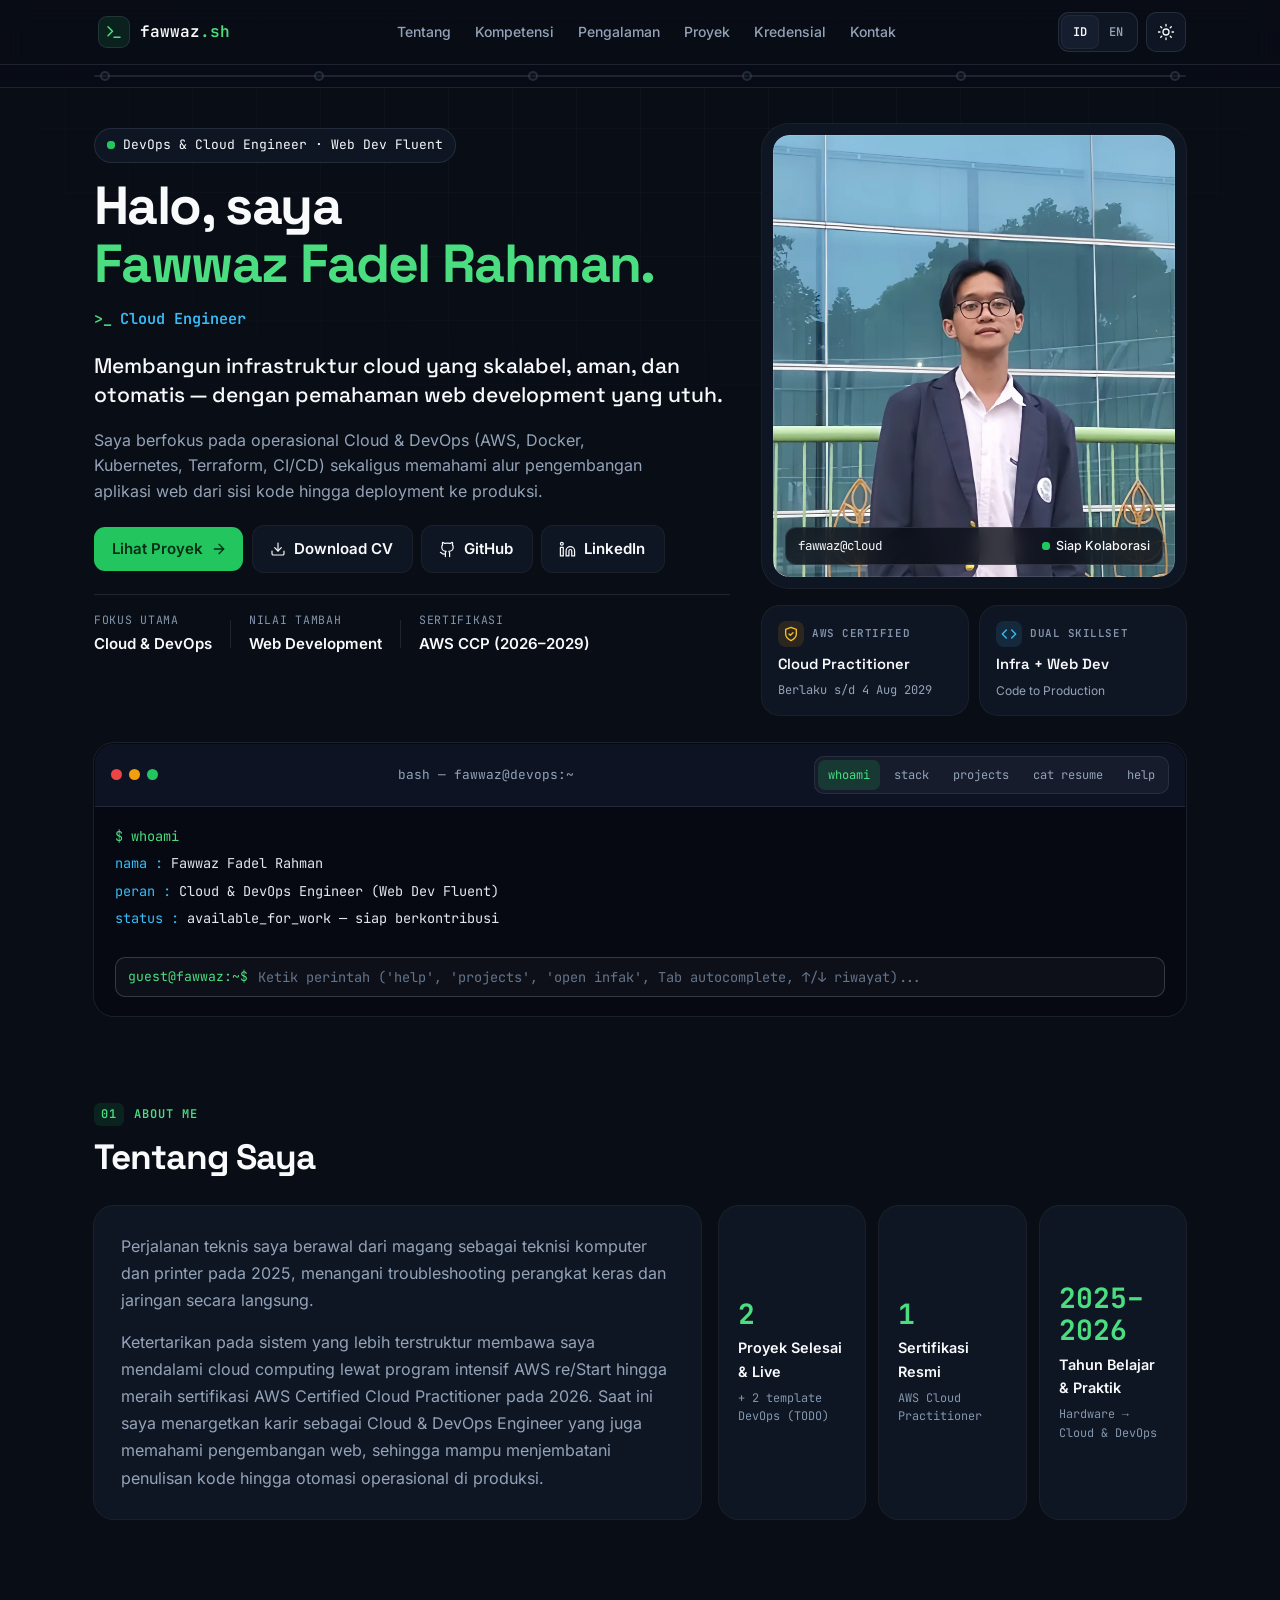
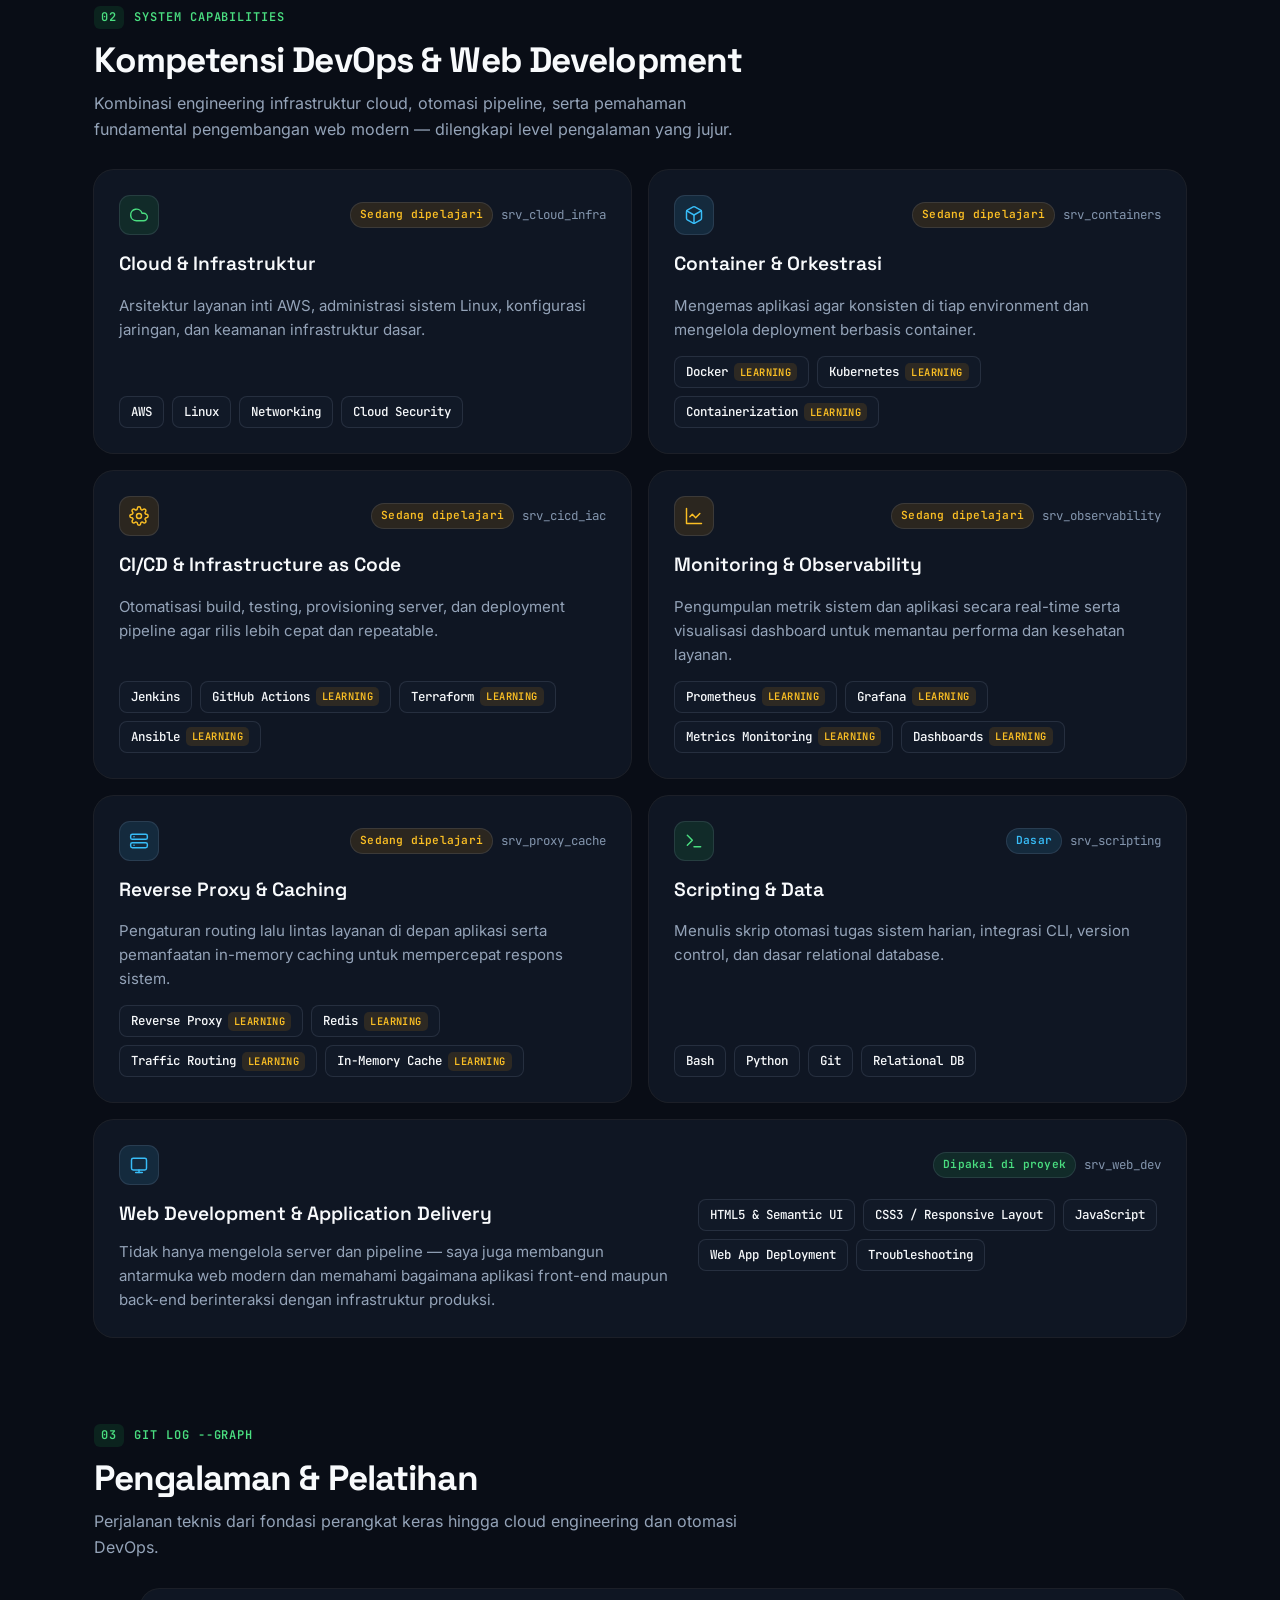
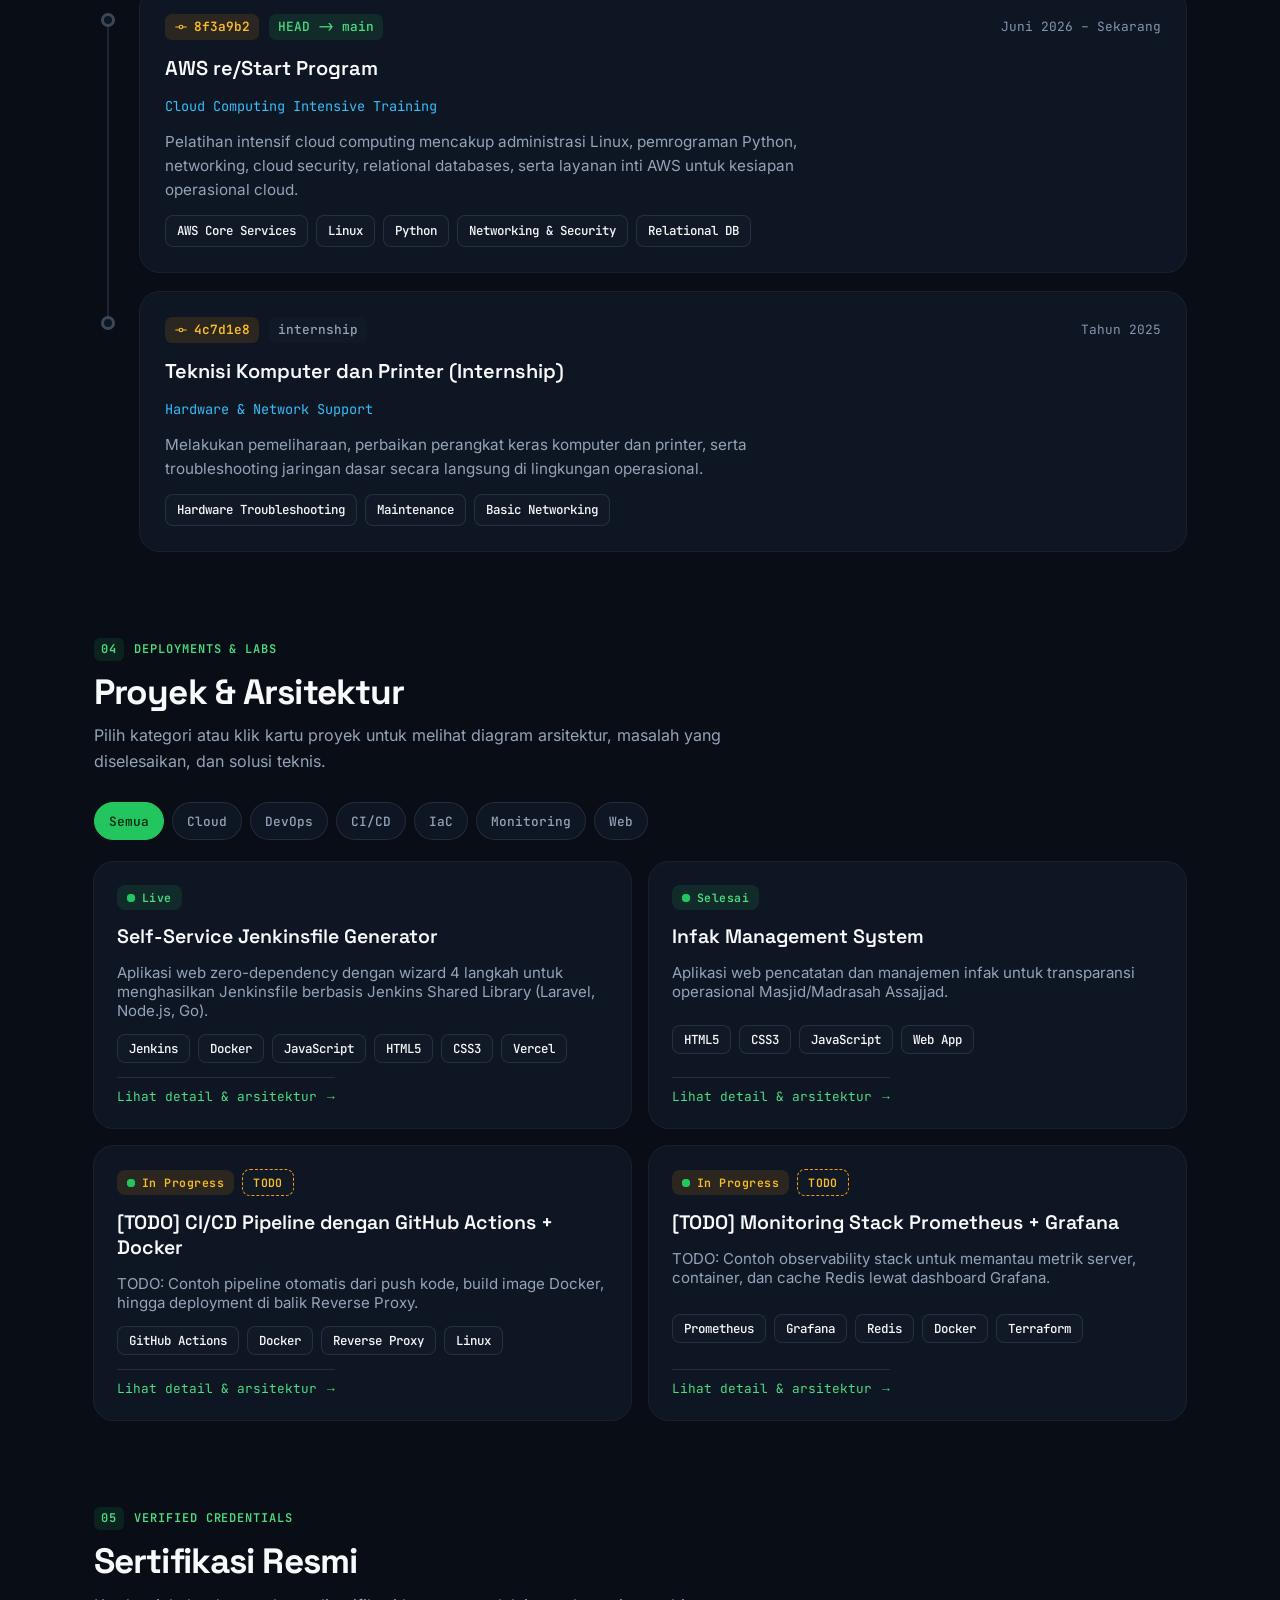
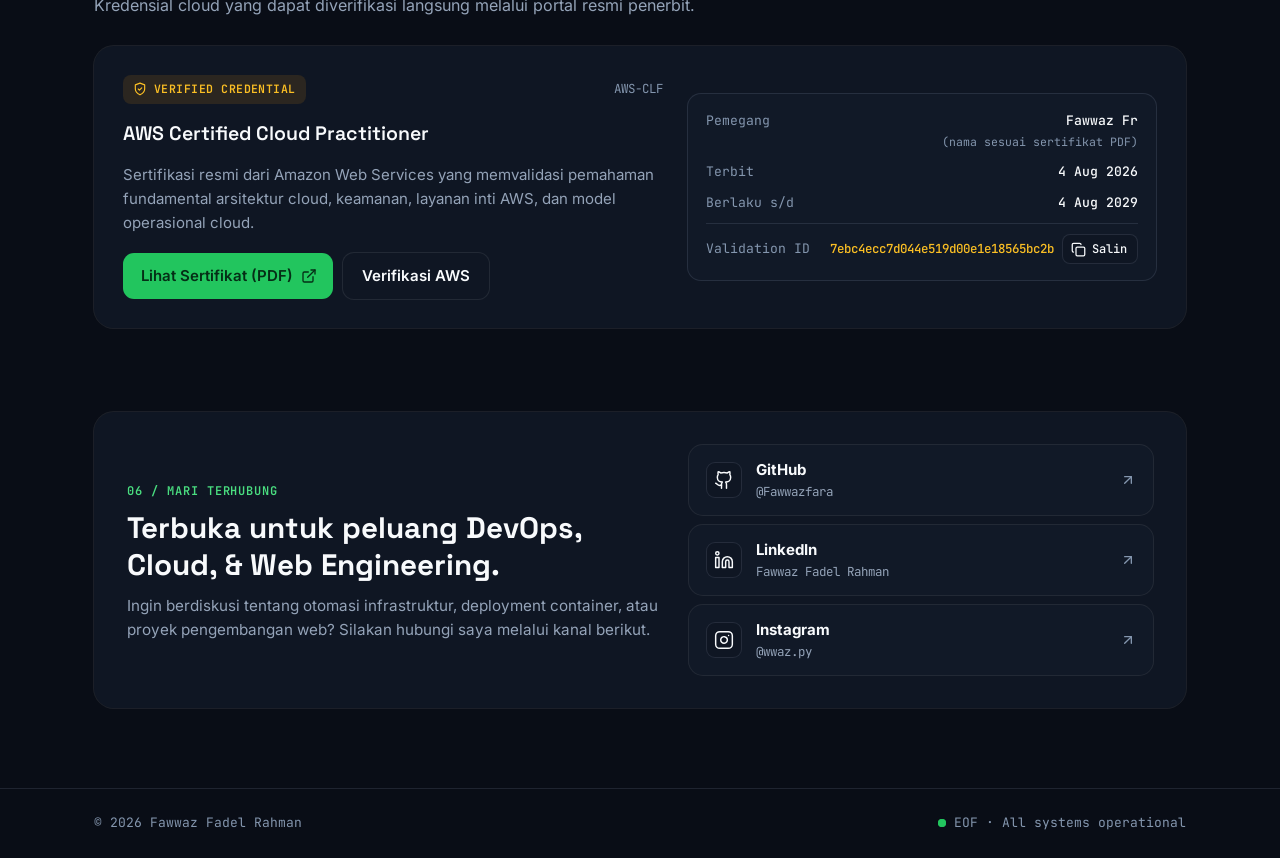
==== commit faa070ae: "feat(portfolio): add Self-Service Jenkinsfile Generator project" ====
--- a/fawwaz/index.html
+++ b/fawwaz/index.html
@@ -394,8 +394,8 @@
 
                 <div class="about-stats-grid">
                     <div class="surface-card about-stat-card">
-                        <span class="about-stat-value mono" id="about-project-count">1</span>
-                        <span class="about-stat-label" data-i18n="about.statProjectsLabel">Proyek Selesai</span>
+                        <span class="about-stat-value mono" id="about-project-count">2</span>
+                        <span class="about-stat-label" data-i18n="about.statProjectsLabel">Proyek Selesai &amp; Live</span>
                         <span class="about-stat-note mono" data-i18n="about.statProjectsNote">+ 2 template DevOps (TODO)</span>
                     </div>
                     <div class="surface-card about-stat-card">
@@ -496,8 +496,8 @@
                         Otomatisasi build, testing, provisioning server, dan deployment pipeline agar rilis lebih cepat dan repeatable.
                     </p>
                     <ul class="tag-list">
+                        <li class="tech-tag">Jenkins</li>
                         <li class="tech-tag tech-tag-learning">GitHub Actions <span class="tag-learning-chip" data-i18n="stack.learningBadge">learning</span></li>
-                        <li class="tech-tag tech-tag-learning">Jenkins <span class="tag-learning-chip" data-i18n="stack.learningBadge">learning</span></li>
                         <li class="tech-tag tech-tag-learning">Terraform <span class="tag-learning-chip" data-i18n="stack.learningBadge">learning</span></li>
                         <li class="tech-tag tech-tag-learning">Ansible <span class="tag-learning-chip" data-i18n="stack.learningBadge">learning</span></li>
                     </ul>
--- a/fawwaz/styles.css
+++ b/fawwaz/styles.css
@@ -1629,7 +1629,7 @@
 
 .projects-grid {
     display: grid;
-    grid-template-columns: repeat(3, minmax(0, 1fr));
+    grid-template-columns: repeat(2, minmax(0, 1fr));
     gap: 18px;
 }
 
